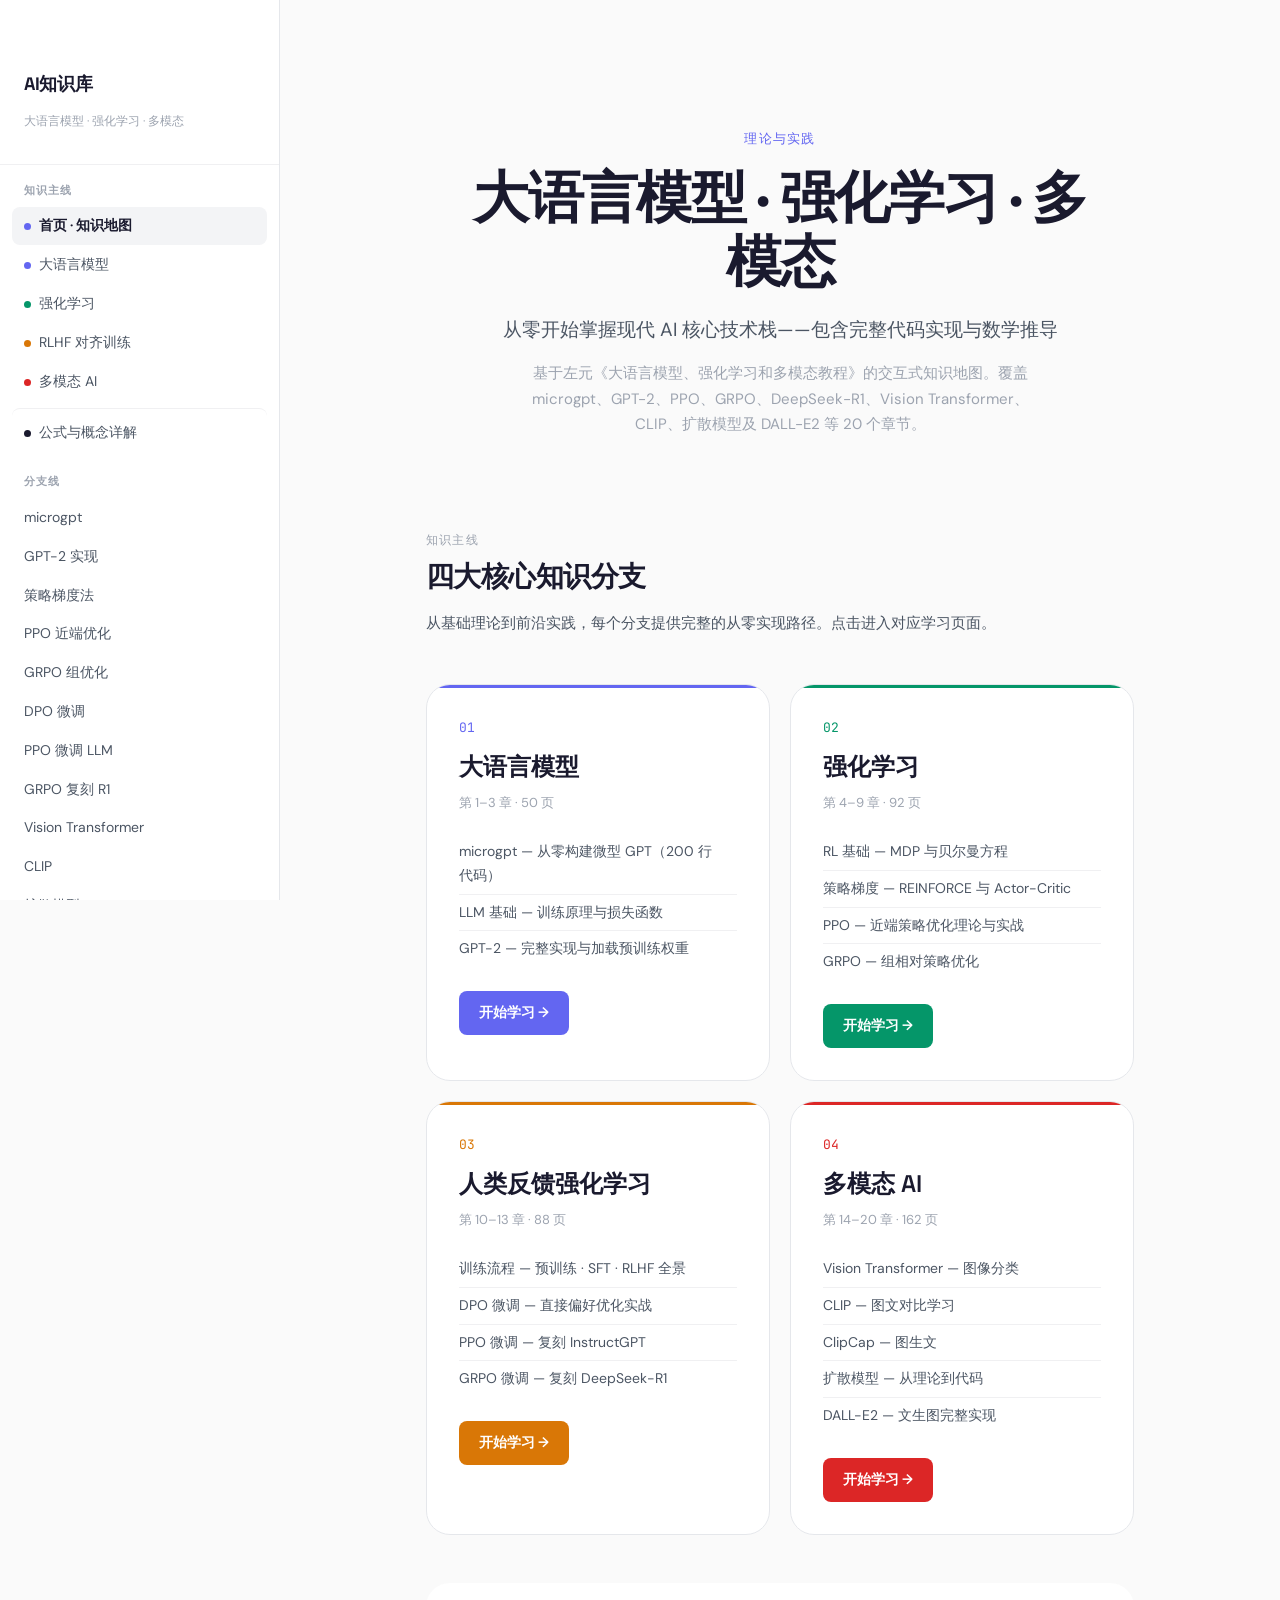
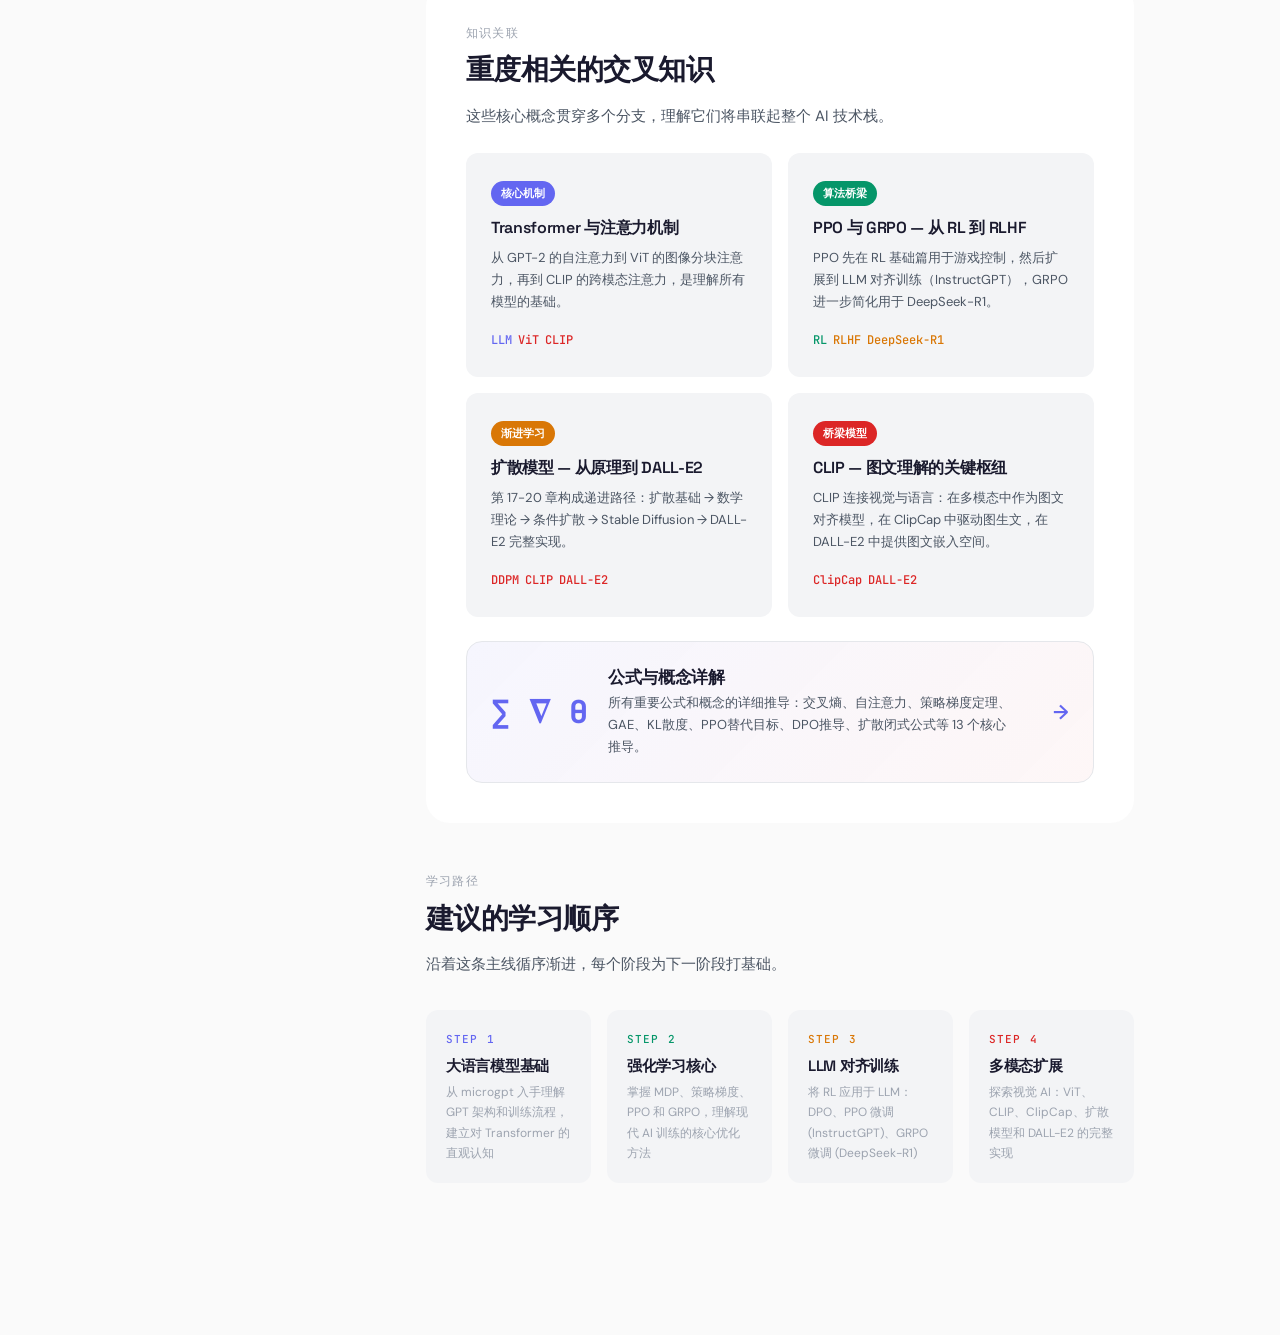
==== index.html @ dfbf747d "AI知识学习网站 - 大语言模型·强化学习·多模态教程 基于左元《大语言模型、强化学习和多模态教程》(407页, 21章) 构建  内容: - 大语言模型: microgpt → LLM原理 → GP" ====
<!DOCTYPE html>
<html lang="zh-CN">
<head>
<meta charset="UTF-8">
<meta name="viewport" content="width=device-width, initial-scale=1.0">
<title>AI知识库 — 大语言模型 · 强化学习 · 多模态</title>
<link rel="stylesheet" href="style.css">
</head>
<body>
<button class="nav-toggle" onclick="document.querySelector('.sidebar').classList.toggle('open')">☰</button>

<div class="shell">

<!-- Sidebar -->
<aside class="sidebar">
  <div class="sidebar-brand">
    <h2>AI知识库</h2>
    <p>大语言模型 · 强化学习 · 多模态</p>
  </div>
  <nav class="sidebar-nav">
    <div class="sidebar-group">
      <div class="sidebar-group-title">知识主线</div>
      <a class="sidebar-link active" href="index.html"><span class="dot" style="background:var(--c-llm)"></span>首页 · 知识地图</a>
      <a class="sidebar-link" href="llm.html"><span class="dot" style="background:var(--c-llm)"></span>大语言模型</a>
      <a class="sidebar-link" href="rl.html"><span class="dot" style="background:var(--c-rl)"></span>强化学习</a>
      <a class="sidebar-link" href="rlhf.html"><span class="dot" style="background:var(--c-rlhf)"></span>RLHF 对齐训练</a>
      <a class="sidebar-link" href="multimodal.html"><span class="dot" style="background:var(--c-mm)"></span>多模态 AI</a>
      <a class="sidebar-link" href="derivations.html" style="margin-top:8px;border-top:1px solid var(--border-soft);padding-top:12px"><span class="dot" style="background:var(--ink)"></span>公式与概念详解</a>
    </div>
    <div class="sidebar-group">
      <div class="sidebar-group-title">分支线</div>
      <a class="sidebar-link" href="llm.html#microgpt">microgpt</a>
      <a class="sidebar-link" href="llm.html#gpt2">GPT-2 实现</a>
      <a class="sidebar-link" href="rl.html#policy-gradient">策略梯度法</a>
      <a class="sidebar-link" href="rl.html#ppo">PPO 近端优化</a>
      <a class="sidebar-link" href="rl.html#grpo">GRPO 组优化</a>
      <a class="sidebar-link" href="rlhf.html#dpo">DPO 微调</a>
      <a class="sidebar-link" href="rlhf.html#ppo-llm">PPO 微调 LLM</a>
      <a class="sidebar-link" href="rlhf.html#grpo-llm">GRPO 复刻 R1</a>
      <a class="sidebar-link" href="multimodal.html#vit">Vision Transformer</a>
      <a class="sidebar-link" href="multimodal.html#clip">CLIP</a>
      <a class="sidebar-link" href="multimodal.html#diffusion">扩散模型</a>
      <a class="sidebar-link" href="multimodal.html#dalle2">DALL-E2</a>
    </div>
  </nav>
  <div class="sidebar-footer">
    基于左元《大语言模型、强化学习和多模态教程》<br>407 页 · 21 章
  </div>
</aside>

<!-- Main Content -->
<main class="main">

  <!-- Hero -->
  <section class="hero-section">
    <div class="hero-kicker">理论与实践</div>
    <h1 class="hero-title">大语言模型 · 强化学习 · 多模态</h1>
    <p class="hero-subtitle">从零开始掌握现代 AI 核心技术栈——包含完整代码实现与数学推导</p>
    <p class="hero-desc">基于左元《大语言模型、强化学习和多模态教程》的交互式知识地图。覆盖 microgpt、GPT-2、PPO、GRPO、DeepSeek-R1、Vision Transformer、CLIP、扩散模型及 DALL-E2 等 20 个章节。</p>
  </section>

  <!-- Four Branches -->
  <section>
    <div class="map-section-title" style="margin-bottom:8px">知识主线</div>
    <h2 style="margin-top:0">四大核心知识分支</h2>
    <p style="color:var(--ink-2);font-size:15px">从基础理论到前沿实践，每个分支提供完整的从零实现路径。点击进入对应学习页面。</p>

    <div class="branch-grid">

      <a class="branch-card" data-color="llm" href="llm.html">
        <div class="branch-card-num">01</div>
        <div class="branch-card-title">大语言模型</div>
        <div class="branch-card-range">第 1–3 章 · 50 页</div>
        <ul class="branch-card-topics">
          <li>microgpt — 从零构建微型 GPT（200 行代码）</li>
          <li>LLM 基础 — 训练原理与损失函数</li>
          <li>GPT-2 — 完整实现与加载预训练权重</li>
        </ul>
        <span class="branch-card-cta">开始学习 →</span>
      </a>

      <a class="branch-card" data-color="rl" href="rl.html">
        <div class="branch-card-num">02</div>
        <div class="branch-card-title">强化学习</div>
        <div class="branch-card-range">第 4–9 章 · 92 页</div>
        <ul class="branch-card-topics">
          <li>RL 基础 — MDP 与贝尔曼方程</li>
          <li>策略梯度 — REINFORCE 与 Actor-Critic</li>
          <li>PPO — 近端策略优化理论与实战</li>
          <li>GRPO — 组相对策略优化</li>
        </ul>
        <span class="branch-card-cta">开始学习 →</span>
      </a>

      <a class="branch-card" data-color="rlhf" href="rlhf.html">
        <div class="branch-card-num">03</div>
        <div class="branch-card-title">人类反馈强化学习</div>
        <div class="branch-card-range">第 10–13 章 · 88 页</div>
        <ul class="branch-card-topics">
          <li>训练流程 — 预训练 · SFT · RLHF 全景</li>
          <li>DPO 微调 — 直接偏好优化实战</li>
          <li>PPO 微调 — 复刻 InstructGPT</li>
          <li>GRPO 微调 — 复刻 DeepSeek-R1</li>
        </ul>
        <span class="branch-card-cta">开始学习 →</span>
      </a>

      <a class="branch-card" data-color="mm" href="multimodal.html">
        <div class="branch-card-num">04</div>
        <div class="branch-card-title">多模态 AI</div>
        <div class="branch-card-range">第 14–20 章 · 162 页</div>
        <ul class="branch-card-topics">
          <li>Vision Transformer — 图像分类</li>
          <li>CLIP — 图文对比学习</li>
          <li>ClipCap — 图生文</li>
          <li>扩散模型 — 从理论到代码</li>
          <li>DALL-E2 — 文生图完整实现</li>
        </ul>
        <span class="branch-card-cta">开始学习 →</span>
      </a>

    </div>
  </section>

  <!-- Knowledge Connections -->
  <section class="map-section">
    <div class="map-section-title">知识关联</div>
    <h2 style="margin-top:0">重度相关的交叉知识</h2>
    <p style="color:var(--ink-2);font-size:15px">这些核心概念贯穿多个分支，理解它们将串联起整个 AI 技术栈。</p>

    <div class="conn-grid">
      <div class="conn-card">
        <span class="conn-card-tag" style="background:var(--c-llm)">核心机制</span>
        <h4>Transformer 与注意力机制</h4>
        <p>从 GPT-2 的自注意力到 ViT 的图像分块注意力，再到 CLIP 的跨模态注意力，是理解所有模型的基础。</p>
        <div class="conn-card-branches">
          <a href="llm.html#gpt2"><span style="color:var(--c-llm)">LLM</span></a>
          <a href="multimodal.html#vit"><span style="color:var(--c-mm)">ViT</span></a>
          <a href="multimodal.html#clip"><span style="color:var(--c-mm)">CLIP</span></a>
        </div>
      </div>

      <div class="conn-card">
        <span class="conn-card-tag" style="background:var(--c-rl)">算法桥梁</span>
        <h4>PPO 与 GRPO — 从 RL 到 RLHF</h4>
        <p>PPO 先在 RL 基础篇用于游戏控制，然后扩展到 LLM 对齐训练（InstructGPT），GRPO 进一步简化用于 DeepSeek-R1。</p>
        <div class="conn-card-branches">
          <a href="rl.html#ppo"><span style="color:var(--c-rl)">RL</span></a>
          <a href="rlhf.html#ppo-llm"><span style="color:var(--c-rlhf)">RLHF</span></a>
          <a href="rlhf.html#grpo-llm"><span style="color:var(--c-rlhf)">DeepSeek-R1</span></a>
        </div>
      </div>

      <div class="conn-card">
        <span class="conn-card-tag" style="background:var(--c-rlhf)">渐进学习</span>
        <h4>扩散模型 — 从原理到 DALL-E2</h4>
        <p>第 17-20 章构成递进路径：扩散基础 → 数学理论 → 条件扩散 → Stable Diffusion → DALL-E2 完整实现。</p>
        <div class="conn-card-branches">
          <a href="multimodal.html#diffusion"><span style="color:var(--c-mm)">DDPM</span></a>
          <a href="multimodal.html#clip"><span style="color:var(--c-mm)">CLIP</span></a>
          <a href="multimodal.html#dalle2"><span style="color:var(--c-mm)">DALL-E2</span></a>
        </div>
      </div>

      <div class="conn-card">
        <span class="conn-card-tag" style="background:var(--c-mm)">桥梁模型</span>
        <h4>CLIP — 图文理解的关键枢纽</h4>
        <p>CLIP 连接视觉与语言：在多模态中作为图文对齐模型，在 ClipCap 中驱动图生文，在 DALL-E2 中提供图文嵌入空间。</p>
        <div class="conn-card-branches">
          <a href="multimodal.html#clipcap"><span style="color:var(--c-mm)">ClipCap</span></a>
          <a href="multimodal.html#dalle2"><span style="color:var(--c-mm)">DALL-E2</span></a>
        </div>
      </div>
    </div>

    <!-- Formula entry -->
    <a href="derivations.html" style="display:block;margin-top:24px;padding:24px;background:linear-gradient(135deg, rgba(99,102,241,0.06), rgba(220,38,38,0.04));border-radius:var(--r-lg);border:1px solid var(--border);text-decoration:none;color:inherit;transition:transform 0.15s,box-shadow 0.15s">
      <div style="display:flex;align-items:center;gap:20px">
        <div style="font-family:var(--font-mono);font-size:32px;color:var(--c-llm);font-weight:700">∑ ∇ θ</div>
        <div style="flex:1">
          <h4 style="margin:0 0 4px;font-size:17px">公式与概念详解</h4>
          <p style="margin:0;font-size:13px;color:var(--ink-2)">所有重要公式和概念的详细推导：交叉熵、自注意力、策略梯度定理、GAE、KL散度、PPO替代目标、DPO推导、扩散闭式公式等 13 个核心推导。</p>
        </div>
        <div style="font-size:20px;color:var(--c-llm);font-weight:600">→</div>
      </div>
    </a>
  </section>

  <!-- Learning Path -->
  <section>
    <div class="map-section-title">学习路径</div>
    <h2 style="margin-top:0">建议的学习顺序</h2>
    <p style="color:var(--ink-2);font-size:15px">沿着这条主线循序渐进，每个阶段为下一阶段打基础。</p>

    <div class="path-grid">
      <a class="path-step" href="llm.html" style="text-decoration:none;color:inherit">
        <div class="path-step-num" style="color:var(--c-llm)">STEP 1</div>
        <h4>大语言模型基础</h4>
        <p>从 microgpt 入手理解 GPT 架构和训练流程，建立对 Transformer 的直观认知</p>
      </a>
      <a class="path-step" href="rl.html" style="text-decoration:none;color:inherit">
        <div class="path-step-num" style="color:var(--c-rl)">STEP 2</div>
        <h4>强化学习核心</h4>
        <p>掌握 MDP、策略梯度、PPO 和 GRPO，理解现代 AI 训练的核心优化方法</p>
      </a>
      <a class="path-step" href="rlhf.html" style="text-decoration:none;color:inherit">
        <div class="path-step-num" style="color:var(--c-rlhf)">STEP 3</div>
        <h4>LLM 对齐训练</h4>
        <p>将 RL 应用于 LLM：DPO、PPO 微调 (InstructGPT)、GRPO 微调 (DeepSeek-R1)</p>
      </a>
      <a class="path-step" href="multimodal.html" style="text-decoration:none;color:inherit">
        <div class="path-step-num" style="color:var(--c-mm)">STEP 4</div>
        <h4>多模态扩展</h4>
        <p>探索视觉 AI：ViT、CLIP、ClipCap、扩散模型和 DALL-E2 的完整实现</p>
      </a>
    </div>
  </section>

</main>
</div>
</body>
</html>
---- style.css ----
/* ========================================
   AI Learning Site — Shared Stylesheet
   Design System: Modern documentation/learning
   ======================================== */

@import url('https://fonts.googleapis.com/css2?family=Space+Grotesk:wght@400;500;600;700&family=DM+Sans:opsz,wght@9..40,400;9..40,500;9..40,700&family=JetBrains+Mono:wght@400;500&display=swap');

/* --- Design Tokens --- */
:root {
  /* Branch colors */
  --c-llm: #6366f1;      /* indigo */
  --c-rl: #059669;       /* emerald */
  --c-rlhf: #d97706;     /* amber */
  --c-mm: #dc2626;       /* red */

  /* Neutrals */
  --ink: #1a1a2e;
  --ink-2: #4b5563;
  --ink-3: #9ca3af;
  --bg: #fafafa;
  --bg-card: #ffffff;
  --bg-soft: #f3f4f6;
  --bg-code: #1e1e2e;
  --border: #e5e7eb;
  --border-soft: #f0f0f2;

  /* Type */
  --font-display: 'Space Grotesk', system-ui, sans-serif;
  --font-body: 'DM Sans', system-ui, sans-serif;
  --font-mono: 'JetBrains Mono', 'Cascadia Code', monospace;

  /* Spacing */
  --r-sm: 8px;
  --r-md: 12px;
  --r-lg: 16px;
  --r-xl: 24px;

  /* Shadows */
  --shadow-sm: 0 1px 2px rgba(17,24,39,0.04);
  --shadow-md: 0 2px 8px rgba(17,24,39,0.06);
  --shadow-lg: 0 8px 24px rgba(17,24,39,0.08);
}

/* --- Reset --- */
*, *::before, *::after { margin: 0; padding: 0; box-sizing: border-box; }
html { scroll-behavior: smooth; }
body {
  font-family: var(--font-body);
  color: var(--ink);
  background: var(--bg);
  line-height: 1.7;
  -webkit-font-smoothing: antialiased;
  text-wrap: pretty;
}
a { color: inherit; text-decoration: none; }
ul { list-style: none; }

/* --- Layout Shell --- */
.shell { display: flex; min-height: 100vh; }

/* --- Sidebar --- */
.sidebar {
  width: 280px;
  flex-shrink: 0;
  background: var(--bg-card);
  border-right: 1px solid var(--border);
  position: sticky;
  top: 0;
  height: 100vh;
  overflow-y: auto;
  display: flex;
  flex-direction: column;
}
.sidebar-brand {
  padding: 24px 24px 16px;
  border-bottom: 1px solid var(--border-soft);
}
.sidebar-brand h2 {
  font-family: var(--font-display);
  font-size: 18px;
  font-weight: 700;
  letter-spacing: -0.02em;
}
.sidebar-brand p {
  font-size: 12px;
  color: var(--ink-3);
  margin-top: 2px;
}
.sidebar-nav {
  padding: 16px 12px;
  flex: 1;
}
.sidebar-group { margin-bottom: 20px; }
.sidebar-group-title {
  font-size: 11px;
  font-weight: 600;
  text-transform: uppercase;
  letter-spacing: 0.08em;
  color: var(--ink-3);
  padding: 0 12px 8px;
}
.sidebar-link {
  display: block;
  padding: 7px 12px;
  border-radius: var(--r-sm);
  font-size: 14px;
  color: var(--ink-2);
  transition: background 0.15s, color 0.15s;
  margin-bottom: 1px;
}
.sidebar-link:hover { background: var(--bg-soft); color: var(--ink); }
.sidebar-link.active {
  background: var(--bg-soft);
  color: var(--ink);
  font-weight: 600;
}
.sidebar-link .dot {
  display: inline-block;
  width: 7px;
  height: 7px;
  border-radius: 50%;
  margin-right: 8px;
  vertical-align: middle;
}
.sidebar-footer {
  padding: 16px 24px;
  border-top: 1px solid var(--border-soft);
  font-size: 12px;
  color: var(--ink-3);
}

/* --- Main Content --- */
.main {
  flex: 1;
  max-width: 820px;
  margin: 0 auto;
  padding: 48px 56px 120px;
}

/* --- Typography --- */
h1, h2, h3, h4 { font-family: var(--font-display); letter-spacing: -0.02em; line-height: 1.3; }
h1 { font-size: clamp(32px, 4vw, 44px); font-weight: 700; margin-bottom: 12px; }
h2 { font-size: 28px; font-weight: 600; margin: 48px 0 16px; }
h3 { font-size: 20px; font-weight: 600; margin: 32px 0 12px; }
h4 { font-size: 16px; font-weight: 600; margin: 24px 0 8px; }
p { margin-bottom: 16px; color: var(--ink-2); }
strong { color: var(--ink); font-weight: 600; }
em { font-style: italic; color: var(--ink); }

/* --- Lead paragraph --- */
.lead {
  font-size: 18px;
  color: var(--ink-2);
  margin-bottom: 32px;
  line-height: 1.6;
}

/* --- Section --- */
.section { margin-bottom: 48px; scroll-margin-top: 24px; }

/* --- Tag / Badge --- */
.tag {
  display: inline-flex;
  align-items: center;
  gap: 6px;
  padding: 3px 10px;
  border-radius: 100px;
  font-size: 12px;
  font-weight: 600;
  font-family: var(--font-mono);
  letter-spacing: 0.02em;
}
.tag-llm { background: rgba(99,102,241,0.1); color: var(--c-llm); }
.tag-rl { background: rgba(5,150,105,0.1); color: var(--c-rl); }
.tag-rlhf { background: rgba(217,119,6,0.1); color: var(--c-rlhf); }
.tag-mm { background: rgba(220,38,38,0.1); color: var(--c-mm); }
.tag-neutral { background: var(--bg-soft); color: var(--ink-2); }

/* --- Topic Card (clickable) --- */
.topic-card {
  display: block;
  background: var(--bg-card);
  border: 1px solid var(--border);
  border-radius: var(--r-lg);
  padding: 24px;
  margin-bottom: 16px;
  transition: transform 0.15s, box-shadow 0.15s, border-color 0.15s;
  cursor: pointer;
}
.topic-card:hover {
  transform: translateY(-2px);
  box-shadow: var(--shadow-lg);
  border-color: var(--ink-3);
}
.topic-card-header {
  display: flex;
  align-items: center;
  gap: 12px;
  margin-bottom: 8px;
}
.topic-card-num {
  font-family: var(--font-mono);
  font-size: 13px;
  color: var(--ink-3);
}
.topic-card-title {
  font-family: var(--font-display);
  font-size: 18px;
  font-weight: 600;
}
.topic-card-desc {
  font-size: 14px;
  color: var(--ink-2);
  margin-bottom: 12px;
}
.topic-card-meta {
  display: flex;
  gap: 8px;
  flex-wrap: wrap;
}

/* --- Callout --- */
.callout {
  border-left: 3px solid;
  border-radius: 0 var(--r-sm) var(--r-sm) 0;
  padding: 16px 20px;
  margin: 24px 0;
  font-size: 14px;
}
.callout-title {
  font-weight: 600;
  font-size: 13px;
  text-transform: uppercase;
  letter-spacing: 0.04em;
  margin-bottom: 4px;
}
.callout p { margin-bottom: 0; }
.callout-info { background: rgba(99,102,241,0.06); border-color: var(--c-llm); }
.callout-info .callout-title { color: var(--c-llm); }
.callout-warn { background: rgba(217,119,6,0.06); border-color: var(--c-rlhf); }
.callout-warn .callout-title { color: var(--c-rlhf); }
.callout-danger { background: rgba(220,38,38,0.06); border-color: var(--c-mm); }
.callout-danger .callout-title { color: var(--c-mm); }
.callout-tip { background: rgba(5,150,105,0.06); border-color: var(--c-rl); }
.callout-tip .callout-title { color: var(--c-rl); }

/* --- ML Analogy Box --- */
.analogy-box {
  background: linear-gradient(135deg, rgba(99,102,241,0.04), rgba(5,150,105,0.04));
  border: 1px solid var(--border);
  border-left: 3px solid var(--c-llm);
  border-radius: 0 var(--r-md) var(--r-md) 0;
  padding: 20px 24px;
  margin: 24px 0;
}
.analogy-box-header {
  display: flex;
  align-items: center;
  gap: 8px;
  margin-bottom: 16px;
  padding-bottom: 12px;
  border-bottom: 1px dashed var(--border);
}
.analogy-box-title {
  font-family: var(--font-mono);
  font-size: 12px;
  font-weight: 500;
  text-transform: uppercase;
  letter-spacing: 0.08em;
  color: var(--c-llm);
}
.analogy-box-subtitle {
  font-size: 12px;
  color: var(--ink-3);
}
.analogy-row {
  display: grid;
  grid-template-columns: 1fr auto 1fr;
  gap: 16px;
  align-items: center;
  padding: 12px 0;
  border-top: 1px solid var(--border-soft);
}
.analogy-row:first-of-type { border-top: none; }
.analogy-side {
  padding: 10px 14px;
  border-radius: var(--r-sm);
  font-size: 13px;
}
.analogy-side-rl {
  background: rgba(99,102,241,0.06);
  border-left: 2px solid var(--c-llm);
}
.analogy-side-ml {
  background: rgba(5,150,105,0.06);
  border-left: 2px solid var(--c-rl);
}
.analogy-side strong {
  display: block;
  font-family: var(--font-display);
  font-size: 14px;
  margin-bottom: 3px;
}
.analogy-side-rl strong { color: var(--c-llm); }
.analogy-side-ml strong { color: var(--c-rl); }
.analogy-side span {
  font-size: 12px;
  color: var(--ink-2);
}
.analogy-arrow {
  font-family: var(--font-mono);
  font-size: 18px;
  color: var(--ink-3);
  text-align: center;
}
.analogy-note {
  margin-top: 12px;
  padding-top: 12px;
  border-top: 1px dashed var(--border);
  font-size: 13px;
  color: var(--ink-2);
  line-height: 1.6;
}
.analogy-note strong { color: var(--ink); }

/* --- Code Block --- */
.code-block {
  background: var(--bg-code);
  border-radius: var(--r-md);
  padding: 20px 24px;
  overflow-x: auto;
  margin: 20px 0;
}
.code-block pre {
  font-family: var(--font-mono);
  font-size: 13px;
  line-height: 1.6;
  color: #e2e8f0;
  white-space: pre;
}
.code-block .comment { color: #6b7280; }
.code-block .keyword { color: #c084fc; }
.code-block .string { color: #86efac; }
.code-block .fn { color: #93c5fd; }

/* --- Related Knowledge Box --- */
.related-box {
  background: var(--bg-card);
  border: 1px solid var(--border);
  border-radius: var(--r-lg);
  padding: 24px;
  margin: 32px 0;
}
.related-box-title {
  font-family: var(--font-mono);
  font-size: 12px;
  font-weight: 500;
  text-transform: uppercase;
  letter-spacing: 0.08em;
  color: var(--ink-3);
  margin-bottom: 16px;
}
.related-link {
  display: flex;
  align-items: flex-start;
  gap: 12px;
  padding: 12px 0;
  border-top: 1px solid var(--border-soft);
  transition: padding-left 0.15s;
}
.related-link:first-of-type { border-top: none; }
.related-link:hover { padding-left: 8px; }
.related-link-icon {
  width: 32px;
  height: 32px;
  border-radius: var(--r-sm);
  display: flex;
  align-items: center;
  justify-content: center;
  font-size: 14px;
  font-weight: 700;
  flex-shrink: 0;
  font-family: var(--font-mono);
}
.related-link-content h4 { margin: 0 0 2px; font-size: 15px; }
.related-link-content p { margin: 0; font-size: 13px; color: var(--ink-3); }

/* --- Math Block --- */
.math-block {
  background: var(--bg-soft);
  border-radius: var(--r-md);
  padding: 20px 24px;
  margin: 20px 0;
  text-align: center;
  font-family: 'Cambria Math', 'Latin Modern Math', serif;
  font-size: 16px;
  overflow-x: auto;
  position: relative;
  transition: background 0.15s, border-color 0.15s;
  border: 1px solid transparent;
}

/* Clickable formula — wraps math-block in <a> */
a.math-block {
  display: block;
  color: var(--ink);
  text-decoration: none;
  cursor: pointer;
  border: 1px dashed var(--border);
}
a.math-block::after {
  content: '推导 →';
  display: inline-block;
  position: absolute;
  top: 8px;
  right: 12px;
  font-family: var(--font-mono);
  font-size: 11px;
  color: var(--c-llm);
  font-weight: 500;
  letter-spacing: 0.04em;
  opacity: 0.7;
  transition: opacity 0.15s;
}
a.math-block:hover {
  background: rgba(99, 102, 241, 0.06);
  border-color: var(--c-llm);
  border-style: solid;
}
a.math-block:hover::after { opacity: 1; }

/* Inline clickable concept term */
.concept-link {
  color: var(--c-llm);
  text-decoration: none;
  border-bottom: 1px dashed rgba(99, 102, 241, 0.5);
  cursor: pointer;
  transition: background 0.15s, color 0.15s;
  padding: 1px 3px;
  border-radius: 3px;
  font-weight: 500;
}
.concept-link:hover {
  background: rgba(99, 102, 241, 0.1);
  border-bottom-style: solid;
  color: var(--ink);
}
.concept-link::before {
  content: '§ ';
  opacity: 0.6;
  font-weight: 400;
}

/* Branch-colored concept link variants */
.concept-link.c-rl { color: var(--c-rl); border-bottom-color: rgba(5,150,105,0.5); }
.concept-link.c-rl:hover { background: rgba(5,150,105,0.1); }
.concept-link.c-rlhf { color: var(--c-rlhf); border-bottom-color: rgba(217,119,6,0.5); }
.concept-link.c-rlhf:hover { background: rgba(217,119,6,0.1); }
.concept-link.c-mm { color: var(--c-mm); border-bottom-color: rgba(220,38,38,0.5); }
.concept-link.c-mm:hover { background: rgba(220,38,38,0.1); }

/* --- Top breadcrumb --- */
.breadcrumb {
  display: flex;
  align-items: center;
  gap: 8px;
  font-size: 13px;
  color: var(--ink-3);
  margin-bottom: 24px;
}
.breadcrumb a:hover { color: var(--ink); }
.breadcrumb-sep { color: var(--ink-3); }

/* --- Button --- */
.btn {
  display: inline-flex;
  align-items: center;
  gap: 8px;
  padding: 10px 20px;
  border-radius: var(--r-sm);
  font-size: 14px;
  font-weight: 600;
  font-family: var(--font-body);
  transition: transform 0.1s, box-shadow 0.15s;
  cursor: pointer;
  border: none;
}
.btn:active { transform: scale(0.97); }

/* --- Homepage Specific --- */
.hero-section {
  text-align: center;
  padding: 80px 0 60px;
}
.hero-kicker {
  font-family: var(--font-mono);
  font-size: 13px;
  font-weight: 500;
  letter-spacing: 0.1em;
  text-transform: uppercase;
  color: var(--c-llm);
  margin-bottom: 16px;
}
.hero-title {
  font-family: var(--font-display);
  font-size: clamp(36px, 5vw, 56px);
  font-weight: 700;
  letter-spacing: -0.03em;
  line-height: 1.15;
  margin-bottom: 20px;
}
.hero-subtitle {
  font-size: 19px;
  color: var(--ink-2);
  max-width: 600px;
  margin: 0 auto 16px;
  line-height: 1.6;
}
.hero-desc {
  font-size: 15px;
  color: var(--ink-3);
  max-width: 540px;
  margin: 0 auto 32px;
}

/* --- Branch Grid --- */
.branch-grid {
  display: grid;
  grid-template-columns: repeat(2, 1fr);
  gap: 20px;
  margin: 48px 0;
}
.branch-card {
  background: var(--bg-card);
  border: 1px solid var(--border);
  border-radius: var(--r-xl);
  padding: 32px;
  transition: transform 0.15s, box-shadow 0.15s;
  cursor: pointer;
  position: relative;
  overflow: hidden;
}
.branch-card::before {
  content: '';
  position: absolute;
  top: 0; left: 0; right: 0;
  height: 3px;
}
.branch-card:hover {
  transform: translateY(-3px);
  box-shadow: var(--shadow-lg);
}
.branch-card[data-color="llm"]::before { background: var(--c-llm); }
.branch-card[data-color="rl"]::before { background: var(--c-rl); }
.branch-card[data-color="rlhf"]::before { background: var(--c-rlhf); }
.branch-card[data-color="mm"]::before { background: var(--c-mm); }

.branch-card-num {
  font-family: var(--font-mono);
  font-size: 13px;
  margin-bottom: 8px;
}
.branch-card[data-color="llm"] .branch-card-num { color: var(--c-llm); }
.branch-card[data-color="rl"] .branch-card-num { color: var(--c-rl); }
.branch-card[data-color="rlhf"] .branch-card-num { color: var(--c-rlhf); }
.branch-card[data-color="mm"] .branch-card-num { color: var(--c-mm); }

.branch-card-title {
  font-family: var(--font-display);
  font-size: 24px;
  font-weight: 600;
  margin-bottom: 4px;
}
.branch-card-range {
  font-size: 13px;
  color: var(--ink-3);
  margin-bottom: 20px;
}
.branch-card-topics {
  margin-bottom: 24px;
}
.branch-card-topics li {
  font-size: 14px;
  color: var(--ink-2);
  padding: 6px 0;
  border-bottom: 1px solid var(--border-soft);
}
.branch-card-topics li:last-child { border-bottom: none; }

.branch-card-cta {
  display: inline-flex;
  align-items: center;
  gap: 6px;
  font-size: 14px;
  font-weight: 600;
  padding: 10px 20px;
  border-radius: var(--r-sm);
  color: #fff;
}
.branch-card[data-color="llm"] .branch-card-cta { background: var(--c-llm); }
.branch-card[data-color="rl"] .branch-card-cta { background: var(--c-rl); }
.branch-card[data-color="rlhf"] .branch-card-cta { background: var(--c-rlhf); }
.branch-card[data-color="mm"] .branch-card-cta { background: var(--c-mm); }

/* --- Knowledge Map --- */
.map-section {
  background: var(--bg-card);
  border-radius: var(--r-xl);
  padding: 40px;
  margin: 48px 0;
}
.map-section-title {
  font-family: var(--font-mono);
  font-size: 12px;
  font-weight: 500;
  text-transform: uppercase;
  letter-spacing: 0.1em;
  color: var(--ink-3);
  margin-bottom: 8px;
}
.map-section h2 { margin-top: 0; }
.conn-grid {
  display: grid;
  grid-template-columns: repeat(2, 1fr);
  gap: 16px;
  margin-top: 24px;
}
.conn-card {
  background: var(--bg-soft);
  border-radius: var(--r-md);
  padding: 24px;
  border: 1px solid transparent;
  transition: border-color 0.15s;
}
.conn-card:hover { border-color: var(--ink-3); }
.conn-card-tag {
  display: inline-block;
  padding: 3px 10px;
  border-radius: 100px;
  font-size: 11px;
  font-weight: 600;
  font-family: var(--font-mono);
  margin-bottom: 12px;
  color: #fff;
}
.conn-card h4 { margin: 0 0 8px; font-size: 16px; }
.conn-card p { font-size: 13px; margin: 0 0 12px; }
.conn-card-branches {
  display: flex;
  gap: 6px;
  flex-wrap: wrap;
}
.conn-card-branches span {
  font-size: 12px;
  font-weight: 500;
  font-family: var(--font-mono);
}

/* --- Learning Path --- */
.path-grid {
  display: grid;
  grid-template-columns: repeat(4, 1fr);
  gap: 16px;
  margin: 32px 0;
}
.path-step {
  background: var(--bg-soft);
  border-radius: var(--r-md);
  padding: 20px;
  position: relative;
}
.path-step-num {
  font-family: var(--font-mono);
  font-size: 11px;
  font-weight: 500;
  letter-spacing: 0.1em;
  margin-bottom: 8px;
}
.path-step h4 { margin: 0 0 6px; font-size: 15px; }
.path-step p { font-size: 12px; margin: 0; color: var(--ink-3); }

/* --- Mobile Nav Toggle --- */
.nav-toggle {
  display: none;
  position: fixed;
  top: 16px;
  left: 16px;
  z-index: 100;
  width: 40px;
  height: 40px;
  border-radius: var(--r-sm);
  background: var(--bg-card);
  border: 1px solid var(--border);
  cursor: pointer;
  align-items: center;
  justify-content: center;
  font-size: 20px;
}

/* --- Responsive --- */
@media (max-width: 900px) {
  .sidebar {
    position: fixed;
    left: -280px;
    z-index: 99;
    transition: left 0.25s;
  }
  .sidebar.open { left: 0; }
  .nav-toggle { display: flex; }
  .main { padding: 64px 24px 80px; }
  .branch-grid { grid-template-columns: 1fr; }
  .conn-grid { grid-template-columns: 1fr; }
  .path-grid { grid-template-columns: 1fr 1fr; }
}
@media (max-width: 600px) {
  .path-grid { grid-template-columns: 1fr; }
  .main { padding: 64px 20px 60px; }
}
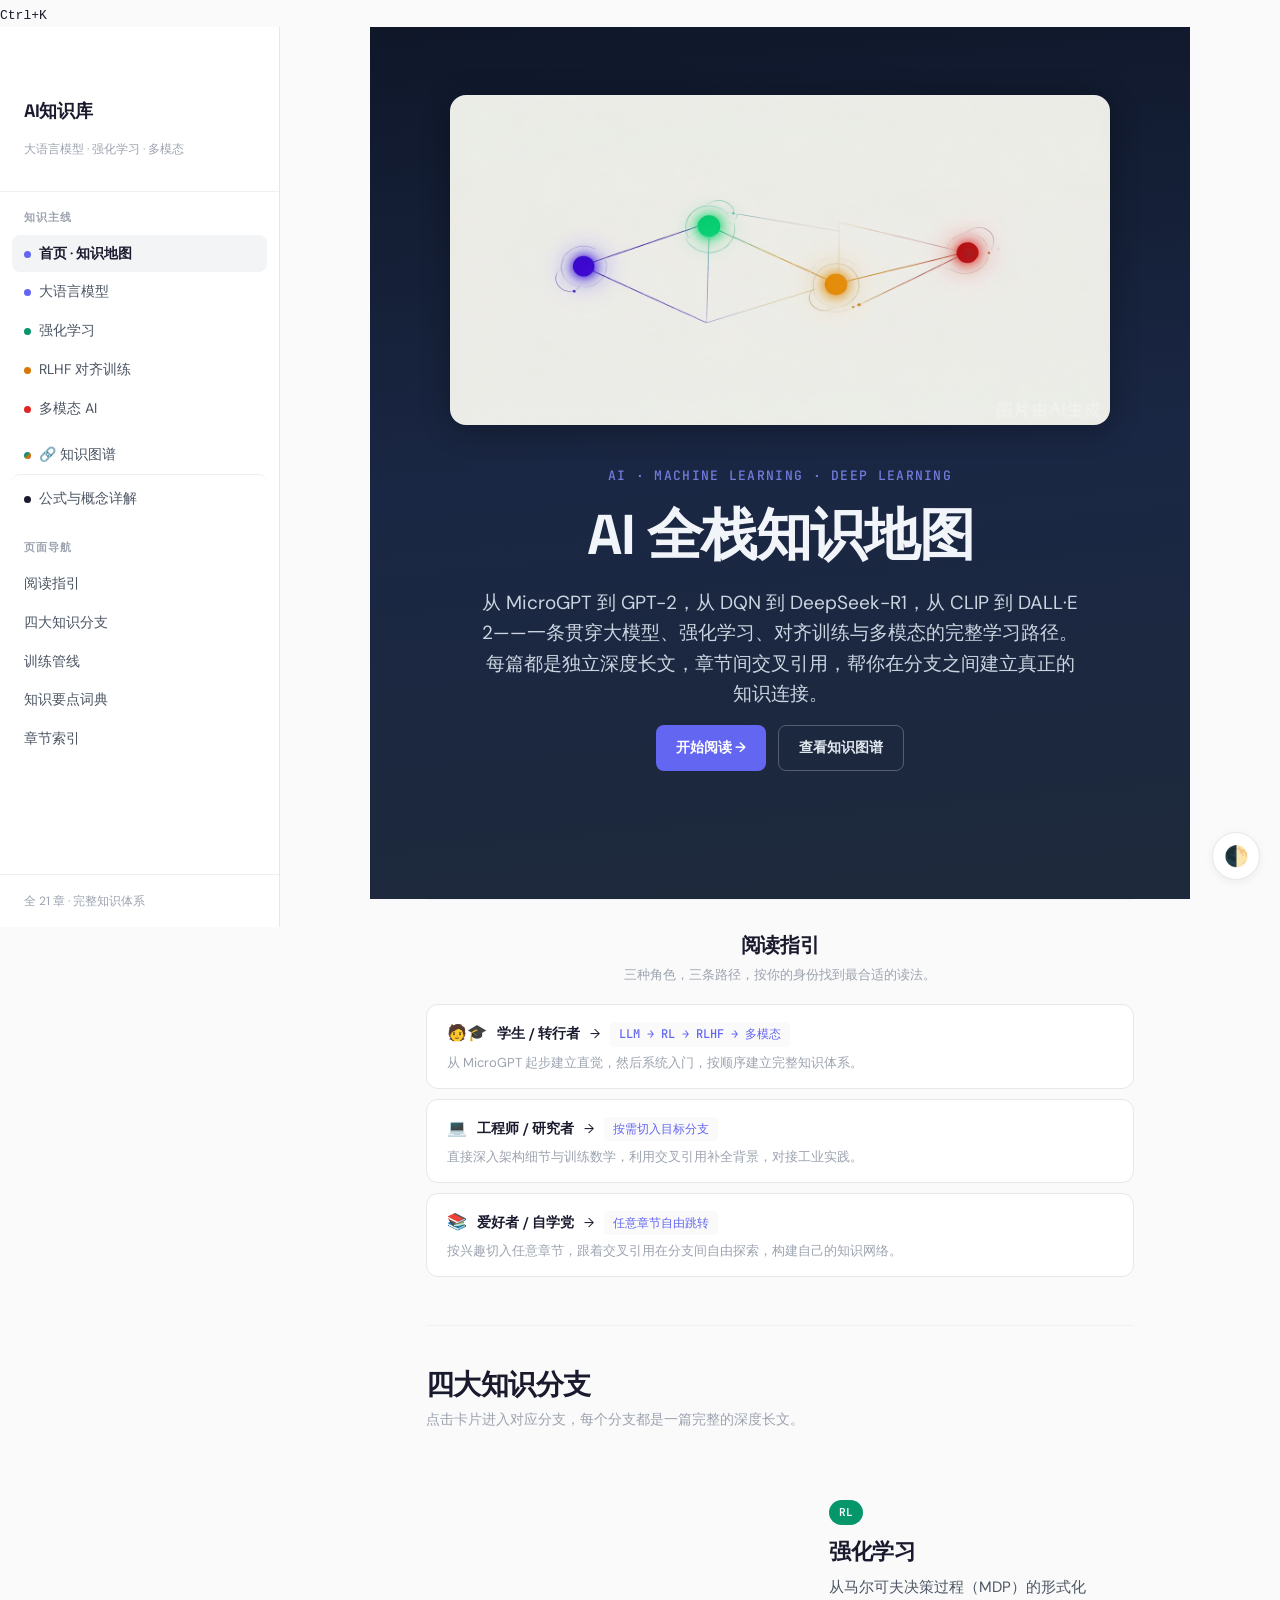
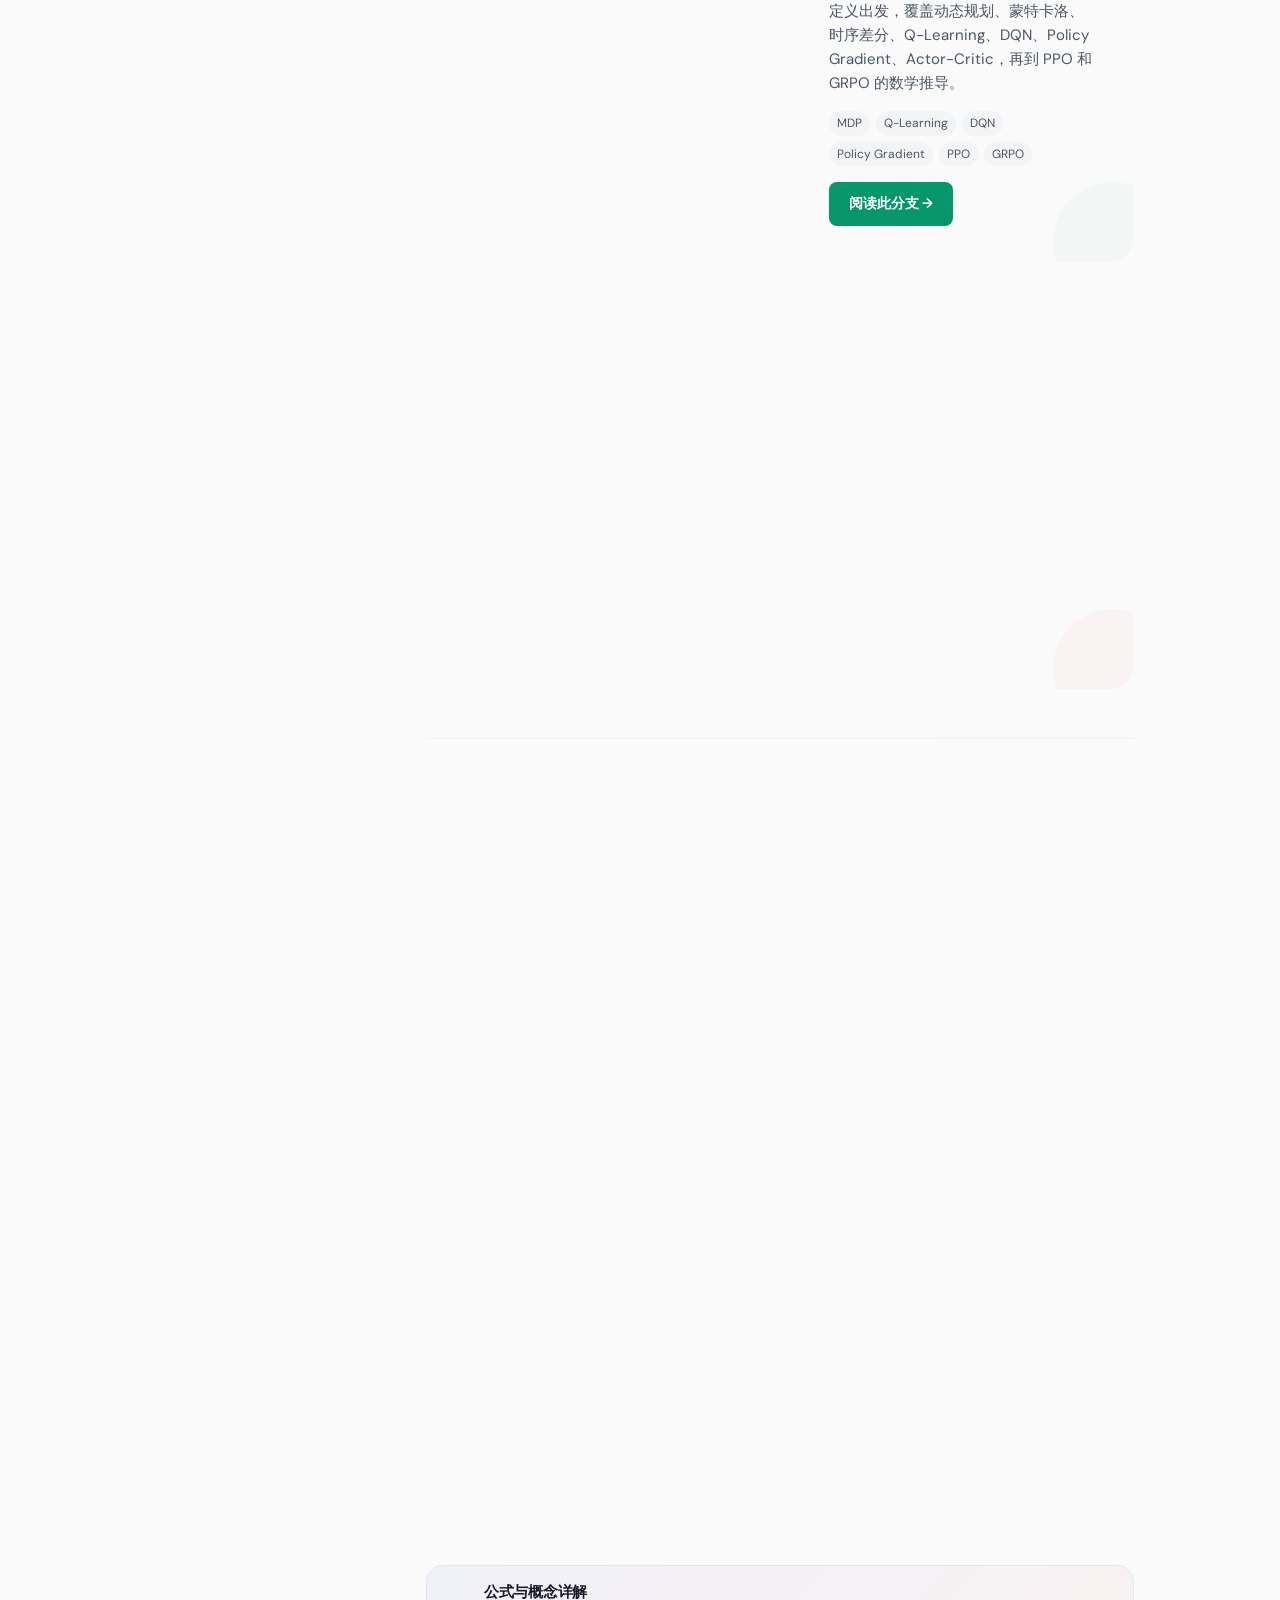
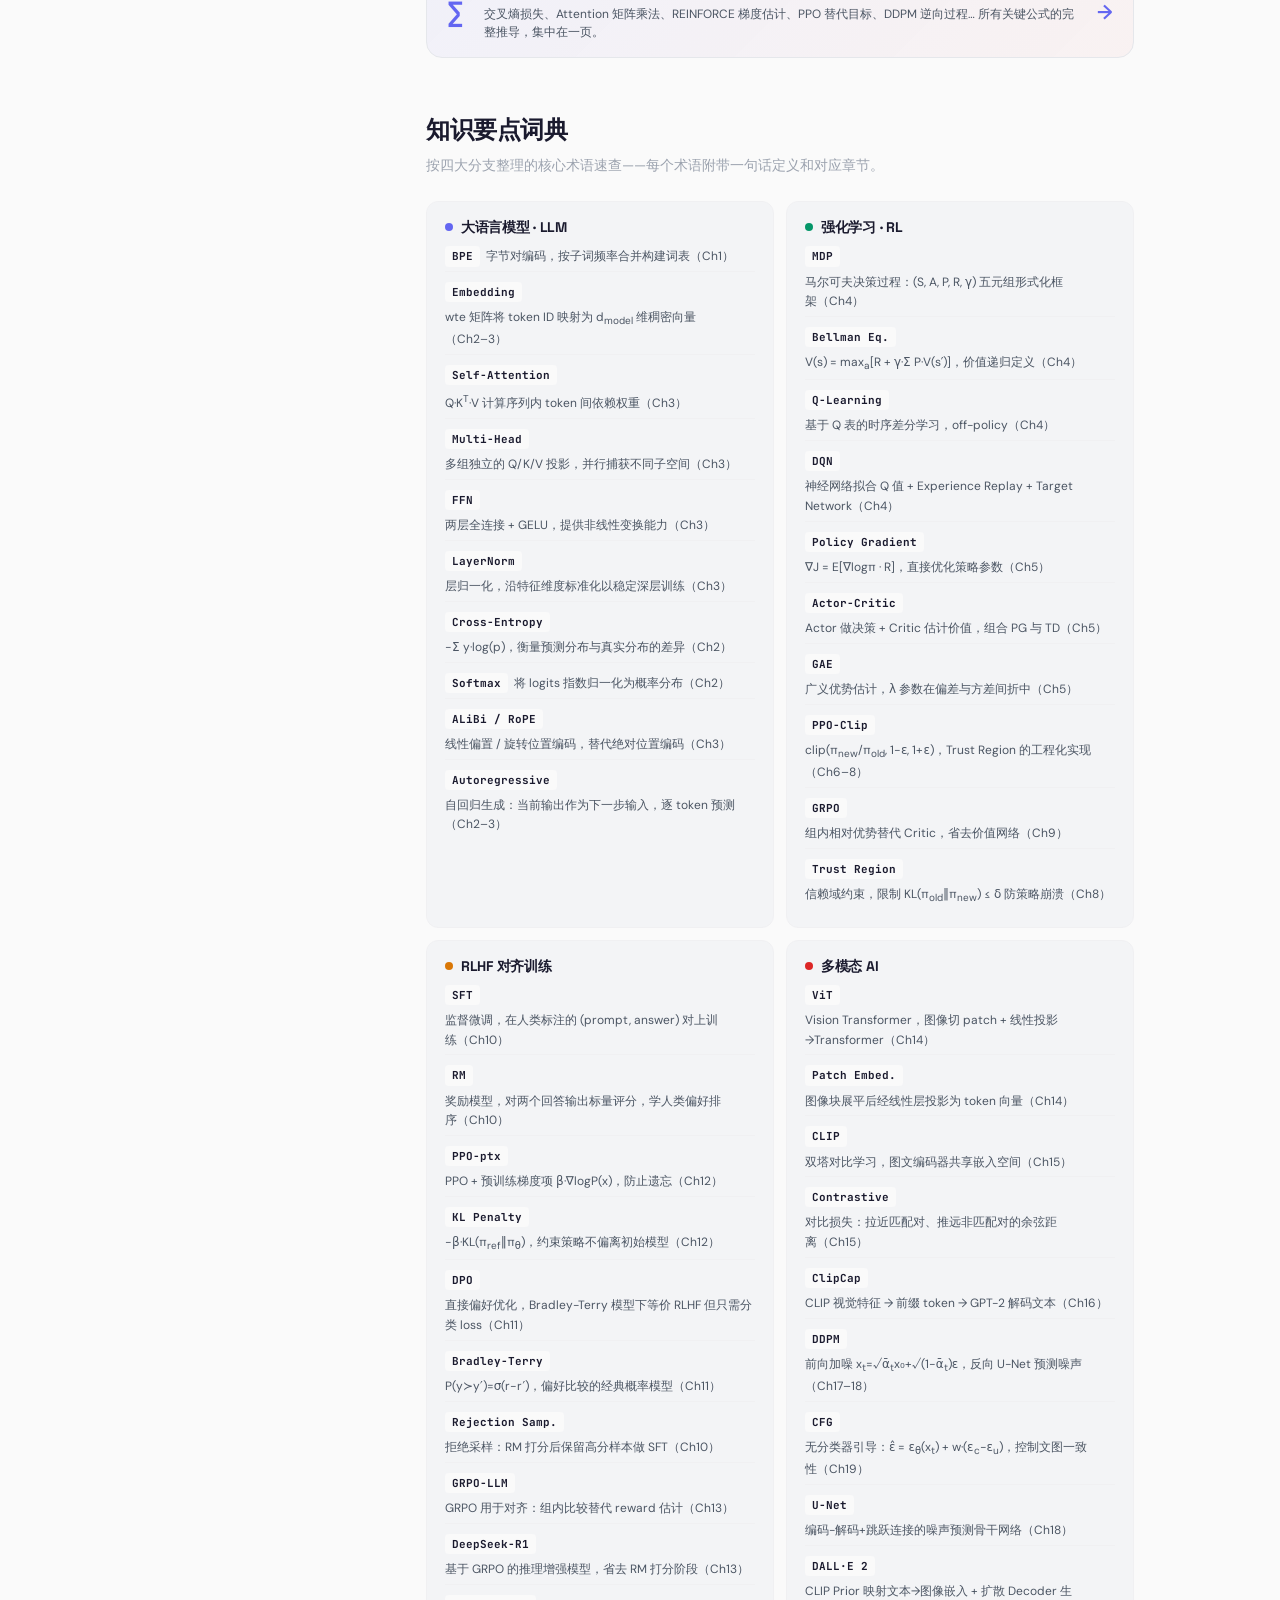
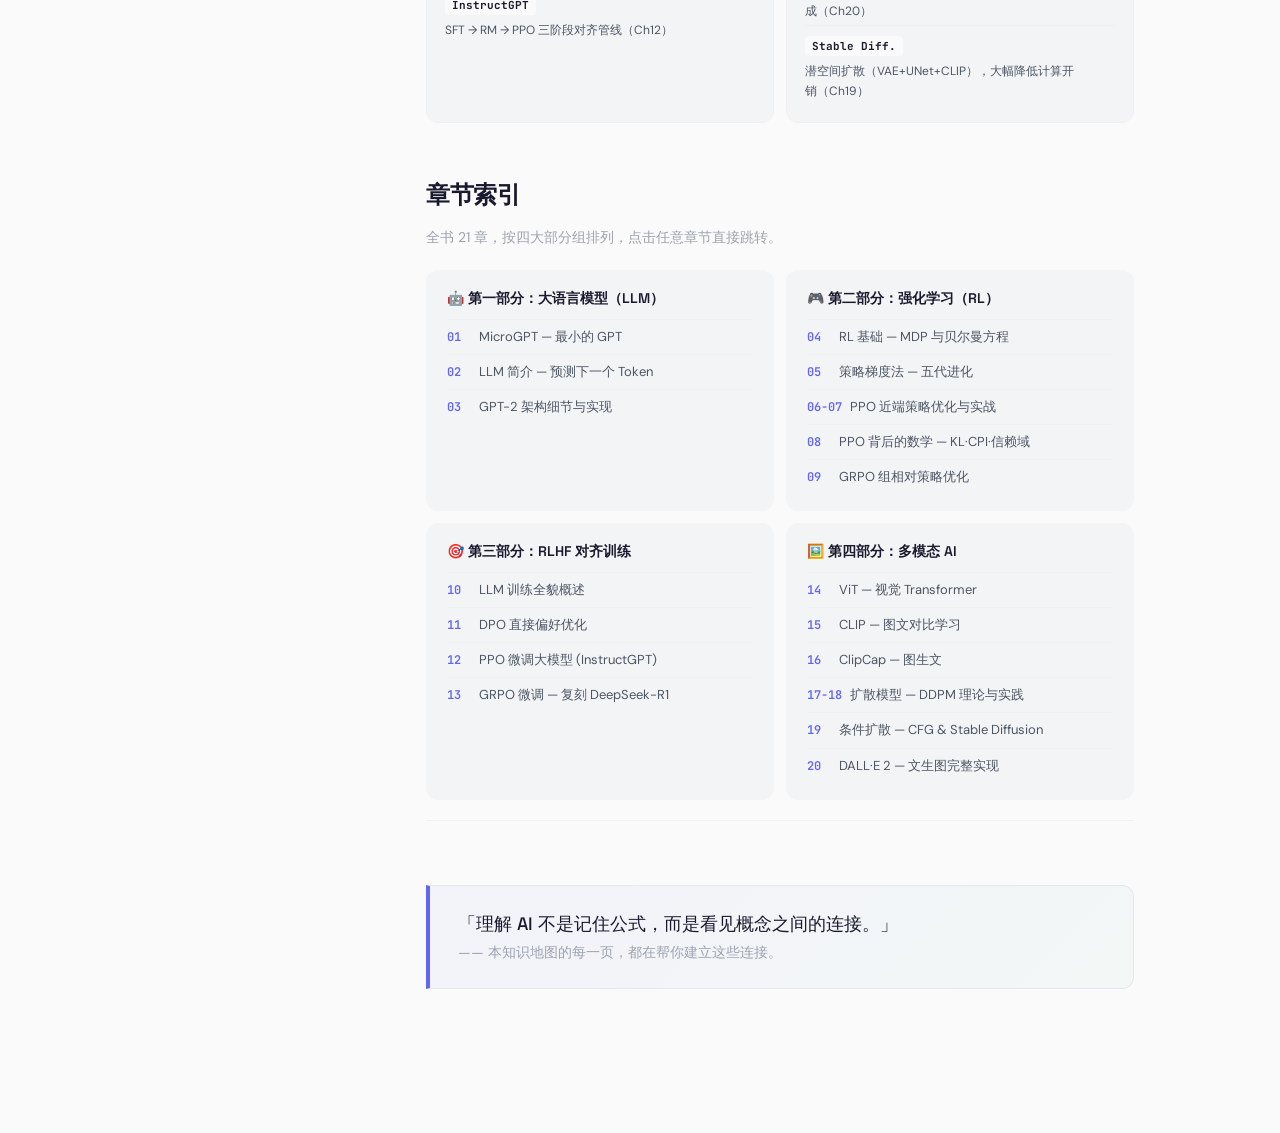
==== commit 67920ee3: "@ 全面重构 AI 学习站点 - 首页：五区布局 (Hero/Orient/Core/Reference/Close) - 合并"适合谁读"与"怎么读"为统一"阅读指引" - 所有子页面样式统一提取到" ====
--- a/index.html
+++ b/index.html
@@ -3,20 +3,34 @@
 <head>
 <meta charset="UTF-8">
 <meta name="viewport" content="width=device-width, initial-scale=1.0">
-<title>AI知识库 — 大语言模型 · 强化学习 · 多模态</title>
+<title>AI 全栈知识地图</title>
 <link rel="stylesheet" href="style.css">
 </head>
 <body>
+
+<!-- Search Overlay -->
+<div class="search-overlay" id="searchOverlay">
+  <div class="search-box">
+    <input type="text" class="search-input" id="searchInput" placeholder="搜索概念、公式、章节… (Ctrl+K)" autocomplete="off">
+    <div class="search-results" id="searchResults"></div>
+    <div class="search-hint">ESC 关闭 · ↑↓ 选择 · Enter 跳转</div>
+  </div>
+</div>
+
+<!-- Theme Toggle -->
+<button class="theme-toggle" id="themeToggle" title="切换深色/浅色模式">🌓</button>
+
 <button class="nav-toggle" onclick="document.querySelector('.sidebar').classList.toggle('open')">☰</button>
 
+<!-- Search Shortcut -->
+<div class="search-shortcut">
+  <kbd>Ctrl+K</kbd>
+</div>
+
 <div class="shell">
 
-<!-- Sidebar -->
 <aside class="sidebar">
-  <div class="sidebar-brand">
-    <h2>AI知识库</h2>
-    <p>大语言模型 · 强化学习 · 多模态</p>
-  </div>
+  <div class="sidebar-brand"><h2>AI知识库</h2><p>大语言模型 · 强化学习 · 多模态</p></div>
   <nav class="sidebar-nav">
     <div class="sidebar-group">
       <div class="sidebar-group-title">知识主线</div>
@@ -25,198 +39,462 @@
       <a class="sidebar-link" href="rl.html"><span class="dot" style="background:var(--c-rl)"></span>强化学习</a>
       <a class="sidebar-link" href="rlhf.html"><span class="dot" style="background:var(--c-rlhf)"></span>RLHF 对齐训练</a>
       <a class="sidebar-link" href="multimodal.html"><span class="dot" style="background:var(--c-mm)"></span>多模态 AI</a>
-      <a class="sidebar-link" href="derivations.html" style="margin-top:8px;border-top:1px solid var(--border-soft);padding-top:12px"><span class="dot" style="background:var(--ink)"></span>公式与概念详解</a>
+      <a class="sidebar-link" href="knowledge-graph.html" style="margin-top:8px"><span class="dot" style="background:linear-gradient(135deg,var(--c-llm),var(--c-rl),var(--c-rlhf),var(--c-mm))"></span>🔗 知识图谱</a>
+      <a class="sidebar-link" href="derivations.html" style="border-top:1px solid var(--border-soft);padding-top:12px"><span class="dot" style="background:var(--ink)"></span>公式与概念详解</a>
     </div>
     <div class="sidebar-group">
-      <div class="sidebar-group-title">分支线</div>
-      <a class="sidebar-link" href="llm.html#microgpt">microgpt</a>
-      <a class="sidebar-link" href="llm.html#gpt2">GPT-2 实现</a>
-      <a class="sidebar-link" href="rl.html#policy-gradient">策略梯度法</a>
-      <a class="sidebar-link" href="rl.html#ppo">PPO 近端优化</a>
-      <a class="sidebar-link" href="rl.html#grpo">GRPO 组优化</a>
-      <a class="sidebar-link" href="rlhf.html#dpo">DPO 微调</a>
-      <a class="sidebar-link" href="rlhf.html#ppo-llm">PPO 微调 LLM</a>
-      <a class="sidebar-link" href="rlhf.html#grpo-llm">GRPO 复刻 R1</a>
-      <a class="sidebar-link" href="multimodal.html#vit">Vision Transformer</a>
-      <a class="sidebar-link" href="multimodal.html#clip">CLIP</a>
-      <a class="sidebar-link" href="multimodal.html#diffusion">扩散模型</a>
-      <a class="sidebar-link" href="multimodal.html#dalle2">DALL-E2</a>
+      <div class="sidebar-group-title">页面导航</div>
+      <a class="sidebar-link" href="#reading-guide">阅读指引</a>
+      <a class="sidebar-link" href="#branches">四大知识分支</a>
+      <a class="sidebar-link" href="#connections">训练管线</a>
+      <a class="sidebar-link" href="#glossary">知识要点词典</a>
+      <a class="sidebar-link" href="#chapters">章节索引</a>
     </div>
   </nav>
-  <div class="sidebar-footer">
-    基于左元《大语言模型、强化学习和多模态教程》<br>407 页 · 21 章
-  </div>
+  <div class="sidebar-footer">全 21 章 · 完整知识体系</div>
 </aside>
 
-<!-- Main Content -->
-<main class="main">
-
-  <!-- Hero -->
-  <section class="hero-section">
-    <div class="hero-kicker">理论与实践</div>
-    <h1 class="hero-title">大语言模型 · 强化学习 · 多模态</h1>
-    <p class="hero-subtitle">从零开始掌握现代 AI 核心技术栈——包含完整代码实现与数学推导</p>
-    <p class="hero-desc">基于左元《大语言模型、强化学习和多模态教程》的交互式知识地图。覆盖 microgpt、GPT-2、PPO、GRPO、DeepSeek-R1、Vision Transformer、CLIP、扩散模型及 DALL-E2 等 20 个章节。</p>
-  </section>
-
-  <!-- Four Branches -->
-  <section>
-    <div class="map-section-title" style="margin-bottom:8px">知识主线</div>
-    <h2 style="margin-top:0">四大核心知识分支</h2>
-    <p style="color:var(--ink-2);font-size:15px">从基础理论到前沿实践，每个分支提供完整的从零实现路径。点击进入对应学习页面。</p>
-
+  <!-- Main Content -->
+  <main class="main">
+
+    <!-- ═══════════ ZONE A: HERO ═══════════ -->
+    <div class="hero-zone">
+      <section class="hero-section">
+        <div class="hero-visual">
+          <img src="images/Abstract_minimalist_illustrati_2026-06-27T13-12-07.png" alt="AI 知识网络 — 四个知识分支的节点连接图" loading="eager">
+        </div>
+        <div class="hero-kicker">AI · Machine Learning · Deep Learning</div>
+        <h1 class="hero-title">AI 全栈知识地图</h1>
+        <p class="hero-subtitle">从 MicroGPT 到 GPT-2，从 DQN 到 DeepSeek-R1，从 CLIP 到 DALL·E 2——一条贯穿大模型、强化学习、对齐训练与多模态的完整学习路径。每篇都是独立深度长文，章节间交叉引用，帮你在分支之间建立真正的知识连接。</p>
+        <div class="hero-actions">
+          <a href="llm.html" class="btn btn-primary">开始阅读 →</a>
+          <a href="knowledge-graph.html" class="btn btn-outline">查看知识图谱</a>
+        </div>
+      </section>
+    </div>
+
+    <hr class="zone-divider">
+
+    <!-- ═══════════ ZONE B: ORIENT ═══════════ -->
+    <!-- Reading Guide: Personas + Paths merged -->
+    <h3 class="guide-section-title fade-in" id="reading-guide">阅读指引</h3>
+    <p class="guide-section-sub">三种角色，三条路径，按你的身份找到最合适的读法。</p>
+    <div class="guide-row">
+      <div class="guide-card">
+        <div class="guide-head">
+          <span class="guide-dot">🧑🎓</span>
+          <span class="guide-label">学生 / 转行者</span>
+          <span class="guide-arrow">→</span>
+          <span class="guide-path">LLM → RL → RLHF → 多模态</span>
+        </div>
+        <p class="guide-desc">从 MicroGPT 起步建立直觉，然后系统入门，按顺序建立完整知识体系。</p>
+      </div>
+      <div class="guide-card">
+        <div class="guide-head">
+          <span class="guide-dot">💻</span>
+          <span class="guide-label">工程师 / 研究者</span>
+          <span class="guide-arrow">→</span>
+          <span class="guide-path">按需切入目标分支</span>
+        </div>
+        <p class="guide-desc">直接深入架构细节与训练数学，利用交叉引用补全背景，对接工业实践。</p>
+      </div>
+      <div class="guide-card">
+        <div class="guide-head">
+          <span class="guide-dot">📚</span>
+          <span class="guide-label">爱好者 / 自学党</span>
+          <span class="guide-arrow">→</span>
+          <span class="guide-path">任意章节自由跳转</span>
+        </div>
+        <p class="guide-desc">按兴趣切入任意章节，跟着交叉引用在分支间自由探索，构建自己的知识网络。</p>
+      </div>
+    </div>
+
+    <hr class="zone-divider">
+
+    <!-- ═══════════ ZONE C: THE CORE ═══════════ -->
+    <div class="core-zone">
+    <!-- Branch Grid: 4 cards -->
+    <h2 class="section-title fade-in" id="branches">四大知识分支</h2>
+    <p class="section-sub">点击卡片进入对应分支，每个分支都是一篇完整的深度长文。</p>
     <div class="branch-grid">
 
-      <a class="branch-card" data-color="llm" href="llm.html">
-        <div class="branch-card-num">01</div>
-        <div class="branch-card-title">大语言模型</div>
-        <div class="branch-card-range">第 1–3 章 · 50 页</div>
-        <ul class="branch-card-topics">
-          <li>microgpt — 从零构建微型 GPT（200 行代码）</li>
-          <li>LLM 基础 — 训练原理与损失函数</li>
-          <li>GPT-2 — 完整实现与加载预训练权重</li>
+      <!-- LLM -->
+      <div class="branch-card fade-in" data-color="llm" onclick="location.href='llm.html'">
+        <div class="branch-card-tag">LLM</div>
+        <h3>大语言模型</h3>
+        <p>从 MicroGPT 的 68 行代码出发，逐步深入 Transformer、GPT-2 架构、位置编码、Softmax 温度采样，再到 InstructGPT 的 SFT + RM + PPO 三阶段对齐训练。</p>
+        <div class="branch-card-topics">
+          <span>Transformer</span><span>GPT-2</span><span>ALiBi</span><span>RoPE</span><span>Beam Search</span>
+        </div>
+        <div class="branch-card-cta">阅读此分支 →</div>
+      </div>
+
+      <!-- RL -->
+      <div class="branch-card fade-in" data-color="rl" onclick="location.href='rl.html'">
+        <div class="branch-card-tag">RL</div>
+        <h3>强化学习</h3>
+        <p>从马尔可夫决策过程（MDP）的形式化定义出发，覆盖动态规划、蒙特卡洛、时序差分、Q-Learning、DQN、Policy Gradient、Actor-Critic，再到 PPO 和 GRPO 的数学推导。</p>
+        <div class="branch-card-topics">
+          <span>MDP</span><span>Q-Learning</span><span>DQN</span><span>Policy Gradient</span><span>PPO</span><span>GRPO</span>
+        </div>
+        <div class="branch-card-cta" style="background:var(--c-rl)">阅读此分支 →</div>
+      </div>
+
+      <!-- RLHF -->
+      <div class="branch-card fade-in" data-color="rlhf" onclick="location.href='rlhf.html'">
+        <div class="branch-card-tag">RLHF</div>
+        <h3>RLHF 对齐训练</h3>
+        <p>从 InstructGPT 论文出发，深入 SFT（监督微调）、RM（奖励模型训练）、PPO（强化学习优化）、PPO-ptx（预训练梯度保全）、拒绝采样、DPO，再到 DeepSeek-R1 的 GRPO 创新。</p>
+        <div class="branch-card-topics">
+          <span>InstructGPT</span><span>RM</span><span>PPO-ptx</span><span>拒绝采样</span><span>DPO</span><span>DeepSeek-R1</span>
+        </div>
+        <div class="branch-card-cta" style="background:var(--c-rlhf)">阅读此分支 →</div>
+      </div>
+
+      <!-- Multimodal -->
+      <div class="branch-card fade-in" data-color="mm" onclick="location.href='multimodal.html'">
+        <div class="branch-card-tag">多模态</div>
+        <h3>多模态 AI</h3>
+        <p>从 ViT（Vision Transformer）将图像切成 patch 送入 Transformer，到 CLIP 的对比学习对齐图文表示，再到 DALL·E 2 的扩散模型生成图像，完整覆盖多模态的核心技术链路。</p>
+        <div class="branch-card-topics">
+          <span>ViT</span><span>CLIP</span><span>DDPM</span><span>DALL·E 2</span><span>对比学习</span>
+        </div>
+        <div class="branch-card-cta" style="background:var(--c-mm)">阅读此分支 →</div>
+      </div>
+
+    </div>
+    </div><!-- /core-zone -->
+
+    <hr class="zone-divider">
+
+    <!-- ═══════════ ZONE D: REFERENCE ═══════════ -->
+    <div class="ref-zone">
+    <!-- ==================== 训练管线 ==================== -->
+    <div class="map-section fade-in" style="margin:48px 0;">
+      <div class="map-section-title">Knowledge Connections</div>
+      <h2 id="connections">训练管线</h2>
+      <p style="color:var(--ink-2);font-size:13px;margin:0 0 20px;line-height:1.5;">
+        一次完整的深度学习训练，从原始数据到收敛模型，由八个紧密咬合的环节构成——以下按训练管线的时间顺序展开。
+      </p>
+
+      <div class="flow-chain">
+
+        <div class="flow-step">
+          <div class="flow-step-num" style="background:var(--c-llm)">①</div>
+          <div class="flow-step-content">
+            <div class="flow-step-head">
+              <h4>文本预处理与分词（Tokenization）</h4>
+            </div>
+            <p>BPE 子词切分，构建 token↔ID 双向映射，定义模型词汇空间</p>
+          </div>
+        </div>
+
+        <div class="flow-arrow"><svg width="20" height="20" viewBox="0 0 20 20"><path d="M10 4v10M6 11l4 4 4-4" stroke="currentColor" stroke-width="1.8" fill="none" stroke-linecap="round" stroke-linejoin="round"/></svg></div>
+
+        <div class="flow-step">
+          <div class="flow-step-num" style="background:linear-gradient(135deg,var(--c-llm),var(--c-mm))">②</div>
+          <div class="flow-step-content">
+            <div class="flow-step-head">
+              <h4>Token → 向量：嵌入层（Embedding）</h4>
+            </div>
+            <p>wte 稠密向量 + wpe 位置编码，离散符号进入连续可微空间</p>
+          </div>
+        </div>
+
+        <div class="flow-arrow"><svg width="20" height="20" viewBox="0 0 20 20"><path d="M10 4v10M6 11l4 4 4-4" stroke="currentColor" stroke-width="1.8" fill="none" stroke-linecap="round" stroke-linejoin="round"/></svg></div>
+
+        <div class="flow-step">
+          <div class="flow-step-num" style="background:var(--c-llm)">③</div>
+          <div class="flow-step-content">
+            <div class="flow-step-head">
+              <h4>模型架构：Transformer 前向计算图</h4>
+            </div>
+            <p>Masked Self-Attention + FFN + 残差 + LayerNorm，L 层堆叠</p>
+          </div>
+        </div>
+
+        <div class="flow-arrow"><svg width="20" height="20" viewBox="0 0 20 20"><path d="M10 4v10M6 11l4 4 4-4" stroke="currentColor" stroke-width="1.8" fill="none" stroke-linecap="round" stroke-linejoin="round"/></svg></div>
+
+        <div class="flow-step">
+          <div class="flow-step-num" style="background:linear-gradient(135deg,var(--c-llm),var(--c-mm))">④</div>
+          <div class="flow-step-content">
+            <div class="flow-step-head">
+              <h4>前向传播：从 Embedding 到 Logits</h4>
+            </div>
+            <p>逐层 attention→FFN→归一化，lm_head 投影 + Softmax 出概率</p>
+          </div>
+        </div>
+
+        <div class="flow-arrow"><svg width="20" height="20" viewBox="0 0 20 20"><path d="M10 4v10M6 11l4 4 4-4" stroke="currentColor" stroke-width="1.8" fill="none" stroke-linecap="round" stroke-linejoin="round"/></svg></div>
+
+        <div class="flow-step">
+          <div class="flow-step-num" style="background:linear-gradient(135deg,var(--c-llm),var(--c-rl))">⑤</div>
+          <div class="flow-step-content">
+            <div class="flow-step-head">
+              <h4>损失计算：Cross-Entropy &amp; 策略目标</h4>
+            </div>
+            <p>CE Loss / J(θ) / DPO pairwise loss 定义优化方向</p>
+          </div>
+        </div>
+
+        <div class="flow-arrow"><svg width="20" height="20" viewBox="0 0 20 20"><path d="M10 4v10M6 11l4 4 4-4" stroke="currentColor" stroke-width="1.8" fill="none" stroke-linecap="round" stroke-linejoin="round"/></svg></div>
+
+        <div class="flow-step">
+          <div class="flow-step-num" style="background:linear-gradient(135deg,var(--c-llm),var(--c-rl))">⑥</div>
+          <div class="flow-step-content">
+            <div class="flow-step-head">
+              <h4>反向传播：链式法则与自动微分</h4>
+            </div>
+            <p>∂L/∂z = p−y → Chain Rule 逐层回传 → PyTorch autograd</p>
+          </div>
+        </div>
+
+        <div class="flow-arrow"><svg width="20" height="20" viewBox="0 0 20 20"><path d="M10 4v10M6 11l4 4 4-4" stroke="currentColor" stroke-width="1.8" fill="none" stroke-linecap="round" stroke-linejoin="round"/></svg></div>
+
+        <div class="flow-step">
+          <div class="flow-step-num" style="background:linear-gradient(135deg,var(--c-rl),var(--c-rlhf))">⑦</div>
+          <div class="flow-step-content">
+            <div class="flow-step-head">
+              <h4>梯度优化：SGD → Adam → Trust Region PPO</h4>
+            </div>
+            <p>θ←θ−α·∇J，PPO clip ≈ KL 约束，Adam 自适应学习率</p>
+          </div>
+        </div>
+
+        <div class="flow-arrow"><svg width="20" height="20" viewBox="0 0 20 20"><path d="M10 4v10M6 11l4 4 4-4" stroke="currentColor" stroke-width="1.8" fill="none" stroke-linecap="round" stroke-linejoin="round"/></svg></div>
+
+        <div class="flow-step">
+          <div class="flow-step-num" style="background:linear-gradient(135deg,var(--c-rl),var(--c-rlhf),var(--c-mm))">⑧</div>
+          <div class="flow-step-content">
+            <div class="flow-step-head">
+              <h4>训练循环与多阶段对齐</h4>
+            </div>
+            <p>Rollout→GAE→Update 迭代收敛，SFT→RM→PPO 三阶段管线</p>
+          </div>
+        </div>
+
+      </div>
+    </div>
+
+    <!-- Formula CTA -->
+    <a href="derivations.html" class="formula-cta">
+      <div class="formula-cta-icon">∑</div>
+      <div class="formula-cta-body">
+        <h4>公式与概念详解</h4>
+        <p>交叉熵损失、Attention 矩阵乘法、REINFORCE 梯度估计、PPO 替代目标、DDPM 逆向过程… 所有关键公式的完整推导，集中在一页。</p>
+      </div>
+      <div class="formula-cta-arrow">→</div>
+    </a>
+
+    <!-- ============================ 知识要点词典 ============================ -->
+    <h2 class="section-title fade-in" id="glossary" style="font-size:24px;margin:56px 0 8px;">知识要点词典</h2>
+    <p style="color:var(--ink-3);font-size:14px;margin:0 0 24px;">按四大分支整理的核心术语速查——每个术语附带一句话定义和对应章节。</p>
+    <style>
+      .dict-grid { display:grid; grid-template-columns:repeat(2,1fr); gap:16px; margin:0 0 48px; }
+      .dict-card { background:var(--bg-soft); border:1px solid var(--border-soft); border-radius:var(--r-md); padding:20px 22px; transition:border-color .2s; }
+      .dict-card:hover { border-color:var(--ink-3); }
+      .dict-card h4 { margin:0 0 6px; font-size:15px; font-weight:700; display:flex; align-items:center; gap:8px; }
+      .dict-card h4 .dot { width:8px; height:8px; border-radius:50%; flex-shrink:0; }
+      .dict-list { display:flex; flex-direction:column; gap:6px; margin:0; padding:0; list-style:none; }
+      .dict-list li { font-size:13px; line-height:1.65; display:flex; flex-wrap:wrap; align-items:baseline; gap:6px; padding:6px 0; border-bottom:1px solid var(--border-soft); }
+      .dict-list li:last-child { border-bottom:none; }
+      .dict-term { font-family:var(--font-mono); font-weight:700; font-size:12px; color:var(--ink); background:var(--bg); padding:1px 7px; border-radius:4px; white-space:nowrap; flex-shrink:0; }
+      .dict-def { color:var(--ink-2); }
+      @media (max-width:768px) { .dict-grid { grid-template-columns:1fr; } }
+    </style>
+    <div class="dict-grid">
+
+      <!-- LLM -->
+      <div class="dict-card fade-in">
+        <h4><span class="dot" style="background:var(--c-llm)"></span>大语言模型 · LLM</h4>
+        <ul class="dict-list">
+          <li><span class="dict-term">BPE</span><span class="dict-def">字节对编码，按子词频率合并构建词表（Ch1）</span></li>
+          <li><span class="dict-term">Embedding</span><span class="dict-def">wte 矩阵将 token ID 映射为 d<sub>model</sub> 维稠密向量（Ch2–3）</span></li>
+          <li><span class="dict-term">Self-Attention</span><span class="dict-def">Q·K<sup>T</sup>·V 计算序列内 token 间依赖权重（Ch3）</span></li>
+          <li><span class="dict-term">Multi-Head</span><span class="dict-def">多组独立的 Q/K/V 投影，并行捕获不同子空间（Ch3）</span></li>
+          <li><span class="dict-term">FFN</span><span class="dict-def">两层全连接 + GELU，提供非线性变换能力（Ch3）</span></li>
+          <li><span class="dict-term">LayerNorm</span><span class="dict-def">层归一化，沿特征维度标准化以稳定深层训练（Ch3）</span></li>
+          <li><span class="dict-term">Cross-Entropy</span><span class="dict-def">−Σ y·log(p)，衡量预测分布与真实分布的差异（Ch2）</span></li>
+          <li><span class="dict-term">Softmax</span><span class="dict-def">将 logits 指数归一化为概率分布（Ch2）</span></li>
+          <li><span class="dict-term">ALiBi / RoPE</span><span class="dict-def">线性偏置 / 旋转位置编码，替代绝对位置编码（Ch3）</span></li>
+          <li><span class="dict-term">Autoregressive</span><span class="dict-def">自回归生成：当前输出作为下一步输入，逐 token 预测（Ch2–3）</span></li>
         </ul>
-        <span class="branch-card-cta">开始学习 →</span>
-      </a>
-
-      <a class="branch-card" data-color="rl" href="rl.html">
-        <div class="branch-card-num">02</div>
-        <div class="branch-card-title">强化学习</div>
-        <div class="branch-card-range">第 4–9 章 · 92 页</div>
-        <ul class="branch-card-topics">
-          <li>RL 基础 — MDP 与贝尔曼方程</li>
-          <li>策略梯度 — REINFORCE 与 Actor-Critic</li>
-          <li>PPO — 近端策略优化理论与实战</li>
-          <li>GRPO — 组相对策略优化</li>
+      </div>
+
+      <!-- RL -->
+      <div class="dict-card fade-in">
+        <h4><span class="dot" style="background:var(--c-rl)"></span>强化学习 · RL</h4>
+        <ul class="dict-list">
+          <li><span class="dict-term">MDP</span><span class="dict-def">马尔可夫决策过程：(S, A, P, R, γ) 五元组形式化框架（Ch4）</span></li>
+          <li><span class="dict-term">Bellman Eq.</span><span class="dict-def">V(s) = max<sub>a</sub>[R + γ·Σ P·V(s′)]，价值递归定义（Ch4）</span></li>
+          <li><span class="dict-term">Q-Learning</span><span class="dict-def">基于 Q 表的时序差分学习，off-policy（Ch4）</span></li>
+          <li><span class="dict-term">DQN</span><span class="dict-def">神经网络拟合 Q 值 + Experience Replay + Target Network（Ch4）</span></li>
+          <li><span class="dict-term">Policy Gradient</span><span class="dict-def">∇J = E[∇logπ · R]，直接优化策略参数（Ch5）</span></li>
+          <li><span class="dict-term">Actor-Critic</span><span class="dict-def">Actor 做决策 + Critic 估计价值，组合 PG 与 TD（Ch5）</span></li>
+          <li><span class="dict-term">GAE</span><span class="dict-def">广义优势估计，λ 参数在偏差与方差间折中（Ch5）</span></li>
+          <li><span class="dict-term">PPO-Clip</span><span class="dict-def">clip(π<sub>new</sub>/π<sub>old</sub>, 1−ε, 1+ε)，Trust Region 的工程化实现（Ch6–8）</span></li>
+          <li><span class="dict-term">GRPO</span><span class="dict-def">组内相对优势替代 Critic，省去价值网络（Ch9）</span></li>
+          <li><span class="dict-term">Trust Region</span><span class="dict-def">信赖域约束，限制 KL(π<sub>old</sub>‖π<sub>new</sub>) ≤ δ 防策略崩溃（Ch8）</span></li>
         </ul>
-        <span class="branch-card-cta">开始学习 →</span>
-      </a>
-
-      <a class="branch-card" data-color="rlhf" href="rlhf.html">
-        <div class="branch-card-num">03</div>
-        <div class="branch-card-title">人类反馈强化学习</div>
-        <div class="branch-card-range">第 10–13 章 · 88 页</div>
-        <ul class="branch-card-topics">
-          <li>训练流程 — 预训练 · SFT · RLHF 全景</li>
-          <li>DPO 微调 — 直接偏好优化实战</li>
-          <li>PPO 微调 — 复刻 InstructGPT</li>
-          <li>GRPO 微调 — 复刻 DeepSeek-R1</li>
+      </div>
+
+      <!-- RLHF -->
+      <div class="dict-card fade-in">
+        <h4><span class="dot" style="background:var(--c-rlhf)"></span>RLHF 对齐训练</h4>
+        <ul class="dict-list">
+          <li><span class="dict-term">SFT</span><span class="dict-def">监督微调，在人类标注的 (prompt, answer) 对上训练（Ch10）</span></li>
+          <li><span class="dict-term">RM</span><span class="dict-def">奖励模型，对两个回答输出标量评分，学人类偏好排序（Ch10）</span></li>
+          <li><span class="dict-term">PPO-ptx</span><span class="dict-def">PPO + 预训练梯度项 β·∇logP(x)，防止遗忘（Ch12）</span></li>
+          <li><span class="dict-term">KL Penalty</span><span class="dict-def">−β·KL(π<sub>ref</sub>‖π<sub>θ</sub>)，约束策略不偏离初始模型（Ch12）</span></li>
+          <li><span class="dict-term">DPO</span><span class="dict-def">直接偏好优化，Bradley-Terry 模型下等价 RLHF 但只需分类 loss（Ch11）</span></li>
+          <li><span class="dict-term">Bradley-Terry</span><span class="dict-def">P(y≻y′)=σ(r−r′)，偏好比较的经典概率模型（Ch11）</span></li>
+          <li><span class="dict-term">Rejection Samp.</span><span class="dict-def">拒绝采样：RM 打分后保留高分样本做 SFT（Ch10）</span></li>
+          <li><span class="dict-term">GRPO-LLM</span><span class="dict-def">GRPO 用于对齐：组内比较替代 reward 估计（Ch13）</span></li>
+          <li><span class="dict-term">DeepSeek-R1</span><span class="dict-def">基于 GRPO 的推理增强模型，省去 RM 打分阶段（Ch13）</span></li>
+          <li><span class="dict-term">InstructGPT</span><span class="dict-def">SFT → RM → PPO 三阶段对齐管线（Ch12）</span></li>
         </ul>
-        <span class="branch-card-cta">开始学习 →</span>
-      </a>
-
-      <a class="branch-card" data-color="mm" href="multimodal.html">
-        <div class="branch-card-num">04</div>
-        <div class="branch-card-title">多模态 AI</div>
-        <div class="branch-card-range">第 14–20 章 · 162 页</div>
-        <ul class="branch-card-topics">
-          <li>Vision Transformer — 图像分类</li>
-          <li>CLIP — 图文对比学习</li>
-          <li>ClipCap — 图生文</li>
-          <li>扩散模型 — 从理论到代码</li>
-          <li>DALL-E2 — 文生图完整实现</li>
+      </div>
+
+      <!-- Multimodal -->
+      <div class="dict-card fade-in">
+        <h4><span class="dot" style="background:var(--c-mm)"></span>多模态 AI</h4>
+        <ul class="dict-list">
+          <li><span class="dict-term">ViT</span><span class="dict-def">Vision Transformer，图像切 patch + 线性投影→Transformer（Ch14）</span></li>
+          <li><span class="dict-term">Patch Embed.</span><span class="dict-def">图像块展平后经线性层投影为 token 向量（Ch14）</span></li>
+          <li><span class="dict-term">CLIP</span><span class="dict-def">双塔对比学习，图文编码器共享嵌入空间（Ch15）</span></li>
+          <li><span class="dict-term">Contrastive</span><span class="dict-def">对比损失：拉近匹配对、推远非匹配对的余弦距离（Ch15）</span></li>
+          <li><span class="dict-term">ClipCap</span><span class="dict-def">CLIP 视觉特征 → 前缀 token → GPT-2 解码文本（Ch16）</span></li>
+          <li><span class="dict-term">DDPM</span><span class="dict-def">前向加噪 x<sub>t</sub>=√ᾱ<sub>t</sub>x₀+√(1−ᾱ<sub>t</sub>)ε，反向 U-Net 预测噪声（Ch17–18）</span></li>
+          <li><span class="dict-term">CFG</span><span class="dict-def">无分类器引导：ε̂ = ε<sub>θ</sub>(x<sub>t</sub>) + w·(ε<sub>c</sub>−ε<sub>u</sub>)，控制文图一致性（Ch19）</span></li>
+          <li><span class="dict-term">U-Net</span><span class="dict-def">编码-解码+跳跃连接的噪声预测骨干网络（Ch18）</span></li>
+          <li><span class="dict-term">DALL·E 2</span><span class="dict-def">CLIP Prior 映射文本→图像嵌入 + 扩散 Decoder 生成（Ch20）</span></li>
+          <li><span class="dict-term">Stable Diff.</span><span class="dict-def">潜空间扩散（VAE+UNet+CLIP），大幅降低计算开销（Ch19）</span></li>
         </ul>
-        <span class="branch-card-cta">开始学习 →</span>
-      </a>
-
-    </div>
-  </section>
-
-  <!-- Knowledge Connections -->
-  <section class="map-section">
-    <div class="map-section-title">知识关联</div>
-    <h2 style="margin-top:0">重度相关的交叉知识</h2>
-    <p style="color:var(--ink-2);font-size:15px">这些核心概念贯穿多个分支，理解它们将串联起整个 AI 技术栈。</p>
-
-    <div class="conn-grid">
-      <div class="conn-card">
-        <span class="conn-card-tag" style="background:var(--c-llm)">核心机制</span>
-        <h4>Transformer 与注意力机制</h4>
-        <p>从 GPT-2 的自注意力到 ViT 的图像分块注意力，再到 CLIP 的跨模态注意力，是理解所有模型的基础。</p>
-        <div class="conn-card-branches">
-          <a href="llm.html#gpt2"><span style="color:var(--c-llm)">LLM</span></a>
-          <a href="multimodal.html#vit"><span style="color:var(--c-mm)">ViT</span></a>
-          <a href="multimodal.html#clip"><span style="color:var(--c-mm)">CLIP</span></a>
-        </div>
-      </div>
-
-      <div class="conn-card">
-        <span class="conn-card-tag" style="background:var(--c-rl)">算法桥梁</span>
-        <h4>PPO 与 GRPO — 从 RL 到 RLHF</h4>
-        <p>PPO 先在 RL 基础篇用于游戏控制，然后扩展到 LLM 对齐训练（InstructGPT），GRPO 进一步简化用于 DeepSeek-R1。</p>
-        <div class="conn-card-branches">
-          <a href="rl.html#ppo"><span style="color:var(--c-rl)">RL</span></a>
-          <a href="rlhf.html#ppo-llm"><span style="color:var(--c-rlhf)">RLHF</span></a>
-          <a href="rlhf.html#grpo-llm"><span style="color:var(--c-rlhf)">DeepSeek-R1</span></a>
-        </div>
-      </div>
-
-      <div class="conn-card">
-        <span class="conn-card-tag" style="background:var(--c-rlhf)">渐进学习</span>
-        <h4>扩散模型 — 从原理到 DALL-E2</h4>
-        <p>第 17-20 章构成递进路径：扩散基础 → 数学理论 → 条件扩散 → Stable Diffusion → DALL-E2 完整实现。</p>
-        <div class="conn-card-branches">
-          <a href="multimodal.html#diffusion"><span style="color:var(--c-mm)">DDPM</span></a>
-          <a href="multimodal.html#clip"><span style="color:var(--c-mm)">CLIP</span></a>
-          <a href="multimodal.html#dalle2"><span style="color:var(--c-mm)">DALL-E2</span></a>
-        </div>
-      </div>
-
-      <div class="conn-card">
-        <span class="conn-card-tag" style="background:var(--c-mm)">桥梁模型</span>
-        <h4>CLIP — 图文理解的关键枢纽</h4>
-        <p>CLIP 连接视觉与语言：在多模态中作为图文对齐模型，在 ClipCap 中驱动图生文，在 DALL-E2 中提供图文嵌入空间。</p>
-        <div class="conn-card-branches">
-          <a href="multimodal.html#clipcap"><span style="color:var(--c-mm)">ClipCap</span></a>
-          <a href="multimodal.html#dalle2"><span style="color:var(--c-mm)">DALL-E2</span></a>
-        </div>
-      </div>
-    </div>
-
-    <!-- Formula entry -->
-    <a href="derivations.html" style="display:block;margin-top:24px;padding:24px;background:linear-gradient(135deg, rgba(99,102,241,0.06), rgba(220,38,38,0.04));border-radius:var(--r-lg);border:1px solid var(--border);text-decoration:none;color:inherit;transition:transform 0.15s,box-shadow 0.15s">
-      <div style="display:flex;align-items:center;gap:20px">
-        <div style="font-family:var(--font-mono);font-size:32px;color:var(--c-llm);font-weight:700">∑ ∇ θ</div>
-        <div style="flex:1">
-          <h4 style="margin:0 0 4px;font-size:17px">公式与概念详解</h4>
-          <p style="margin:0;font-size:13px;color:var(--ink-2)">所有重要公式和概念的详细推导：交叉熵、自注意力、策略梯度定理、GAE、KL散度、PPO替代目标、DPO推导、扩散闭式公式等 13 个核心推导。</p>
-        </div>
-        <div style="font-size:20px;color:var(--c-llm);font-weight:600">→</div>
-      </div>
-    </a>
-  </section>
-
-  <!-- Learning Path -->
-  <section>
-    <div class="map-section-title">学习路径</div>
-    <h2 style="margin-top:0">建议的学习顺序</h2>
-    <p style="color:var(--ink-2);font-size:15px">沿着这条主线循序渐进，每个阶段为下一阶段打基础。</p>
-
-    <div class="path-grid">
-      <a class="path-step" href="llm.html" style="text-decoration:none;color:inherit">
-        <div class="path-step-num" style="color:var(--c-llm)">STEP 1</div>
-        <h4>大语言模型基础</h4>
-        <p>从 microgpt 入手理解 GPT 架构和训练流程，建立对 Transformer 的直观认知</p>
-      </a>
-      <a class="path-step" href="rl.html" style="text-decoration:none;color:inherit">
-        <div class="path-step-num" style="color:var(--c-rl)">STEP 2</div>
-        <h4>强化学习核心</h4>
-        <p>掌握 MDP、策略梯度、PPO 和 GRPO，理解现代 AI 训练的核心优化方法</p>
-      </a>
-      <a class="path-step" href="rlhf.html" style="text-decoration:none;color:inherit">
-        <div class="path-step-num" style="color:var(--c-rlhf)">STEP 3</div>
-        <h4>LLM 对齐训练</h4>
-        <p>将 RL 应用于 LLM：DPO、PPO 微调 (InstructGPT)、GRPO 微调 (DeepSeek-R1)</p>
-      </a>
-      <a class="path-step" href="multimodal.html" style="text-decoration:none;color:inherit">
-        <div class="path-step-num" style="color:var(--c-mm)">STEP 4</div>
-        <h4>多模态扩展</h4>
-        <p>探索视觉 AI：ViT、CLIP、ClipCap、扩散模型和 DALL-E2 的完整实现</p>
-      </a>
-    </div>
-  </section>
-
-</main>
+      </div>
+
+    </div>
+
+    <!-- Chapter Index: 2-column grid -->
+    <h2 class="section-title fade-in" id="chapters" style="font-size:24px;margin:56px 0 16px;">章节索引</h2>
+    <p style="color:var(--ink-3);font-size:14px;margin:0 0 20px;">全书 21 章，按四大部分组排列，点击任意章节直接跳转。</p>
+    <div class="chapter-grid">
+
+      <div class="chapter-group">
+        <div class="chapter-group-title">🤖 第一部分：大语言模型（LLM）</div>
+        <a href="llm.html#microgpt"><span class="chapter-num">01</span> MicroGPT — 最小的 GPT</a>
+        <a href="llm.html#llm-intro"><span class="chapter-num">02</span> LLM 简介 — 预测下一个 Token</a>
+        <a href="llm.html#gpt2"><span class="chapter-num">03</span> GPT-2 架构细节与实现</a>
+      </div>
+
+      <div class="chapter-group">
+        <div class="chapter-group-title">🎮 第二部分：强化学习（RL）</div>
+        <a href="rl.html#rl-intro"><span class="chapter-num">04</span> RL 基础 — MDP 与贝尔曼方程</a>
+        <a href="rl.html#policy-gradient"><span class="chapter-num">05</span> 策略梯度法 — 五代进化</a>
+        <a href="rl.html#ppo"><span class="chapter-num">06-07</span> PPO 近端策略优化与实战</a>
+        <a href="rl.html#ppo-math"><span class="chapter-num">08</span> PPO 背后的数学 — KL·CPI·信赖域</a>
+        <a href="rl.html#grpo"><span class="chapter-num">09</span> GRPO 组相对策略优化</a>
+      </div>
+
+      <div class="chapter-group">
+        <div class="chapter-group-title">🎯 第三部分：RLHF 对齐训练</div>
+        <a href="rlhf.html#training-overview"><span class="chapter-num">10</span> LLM 训练全貌概述</a>
+        <a href="rlhf.html#dpo"><span class="chapter-num">11</span> DPO 直接偏好优化</a>
+        <a href="rlhf.html#ppo-llm"><span class="chapter-num">12</span> PPO 微调大模型 (InstructGPT)</a>
+        <a href="rlhf.html#grpo-llm"><span class="chapter-num">13</span> GRPO 微调 — 复刻 DeepSeek-R1</a>
+      </div>
+
+      <div class="chapter-group">
+        <div class="chapter-group-title">🖼️ 第四部分：多模态 AI</div>
+        <a href="multimodal.html#vit"><span class="chapter-num">14</span> ViT — 视觉 Transformer</a>
+        <a href="multimodal.html#clip"><span class="chapter-num">15</span> CLIP — 图文对比学习</a>
+        <a href="multimodal.html#clipcap"><span class="chapter-num">16</span> ClipCap — 图生文</a>
+        <a href="multimodal.html#diffusion"><span class="chapter-num">17-18</span> 扩散模型 — DDPM 理论与实践</a>
+        <a href="multimodal.html#cond-diffusion"><span class="chapter-num">19</span> 条件扩散 — CFG & Stable Diffusion</a>
+        <a href="multimodal.html#dalle2"><span class="chapter-num">20</span> DALL·E 2 — 文生图完整实现</a>
+      </div>
+
+    </div>
+    </div><!-- /ref-zone -->
+
+    <hr class="zone-divider">
+
+    <!-- ═══════════ ZONE E: CLOSE ═══════════ -->
+    <!-- Big Quote / Epilogue -->
+    <div class="big-quote" style="margin-top:64px;">
+      「理解 AI 不是记住公式，而是看见概念之间的连接。」<br>
+      <span style="font-size:14px;color:var(--ink-3);font-weight:400;">—— 本知识地图的每一页，都在帮你建立这些连接。</span>
+    </div>
+
+  </main>
 </div>
+
+<script>
+  // --- Theme Toggle ---
+  const themeToggle = document.getElementById('themeToggle');
+  const body = document.body;
+  const savedTheme = localStorage.getItem('theme');
+  if (savedTheme === 'dark') { body.classList.add('dark'); themeToggle.textContent = '☀️'; }
+  themeToggle.addEventListener('click', () => {
+    body.classList.toggle('dark');
+    const isDark = body.classList.contains('dark');
+    localStorage.setItem('theme', isDark ? 'dark' : 'light');
+    themeToggle.textContent = isDark ? '☀️' : '🌓';
+  });
+
+  // --- Search ---
+  const searchOverlay = document.getElementById('searchOverlay');
+  const searchInput = document.getElementById('searchInput');
+  const searchResults = document.getElementById('searchResults');
+  const searchIndex = [
+    { title: 'MicroGPT — 最小的 GPT', url: 'llm.html#microgpt', keywords: 'MicroGPT GPT 最小 68行' },
+    { title: 'Transformer 架构', url: 'llm.html#transformer', keywords: 'Transformer 注意力 自注意力' },
+    { title: 'GPT-2 架构细节', url: 'llm.html#gpt2', keywords: 'GPT-2 架构 FeedForward GELU' },
+    { title: '位置编码（ALiBi & RoPE）', url: 'llm.html#pos-encoding', keywords: '位置编码 ALiBi RoPE 相对位置' },
+    { title: '生成策略', url: 'llm.html#generation', keywords: 'Beam Search 采样 temperature top-k' },
+    { title: 'MDP 形式化', url: 'rl.html#mdp', keywords: 'MDP 马尔可夫决策过程 Bellman' },
+    { title: 'DQN', url: 'rl.html#dqn', keywords: 'DQN Q-Learning Experience Replay' },
+    { title: 'Policy Gradient', url: 'rl.html#pg', keywords: 'Policy Gradient REINFORCE baseline' },
+    { title: 'PPO & GRPO', url: 'rl.html#ppo', keywords: 'PPO GRPO 近端策略优化' },
+    { title: 'InstructGPT 三阶段', url: 'rlhf.html#instructgpt', keywords: 'InstructGPT SFT RM PPO' },
+    { title: '奖励模型', url: 'rlhf.html#rm', keywords: 'RM 奖励模型 人类偏好' },
+    { title: 'PPO-ptx', url: 'rlhf.html#ppo-ptx', keywords: 'PPO-ptx 预训练梯度保全' },
+    { title: 'DeepSeek-R1', url: 'rlhf.html#deepseek', keywords: 'DeepSeek-R1 GRPO 推理能力' },
+    { title: 'ViT', url: 'multimodal.html#vit', keywords: 'ViT 视觉Transformer patch' },
+    { title: 'CLIP', url: 'multimodal.html#clip', keywords: 'CLIP 对比学习 图文对齐' },
+    { title: 'DALL·E 2', url: 'multimodal.html#dalle2', keywords: 'DALL·E 2 扩散模型 DDPM' },
+    { title: '交叉熵损失推导', url: 'derivations.html#cross-entropy', keywords: '交叉熵 softmax 损失函数' },
+    { title: 'PPO 替代目标推导', url: 'derivations.html#ppo-clip', keywords: 'PPO clip 替代目标 策略梯度' },
+  ];
+  function openSearch() { searchOverlay.classList.add('active'); searchInput.focus(); }
+  function closeSearch() { searchOverlay.classList.remove('active'); searchInput.value = ''; searchResults.innerHTML = ''; }
+  document.addEventListener('keydown', (e) => {
+    if ((e.ctrlKey || e.metaKey) && e.key === 'k') { e.preventDefault(); openSearch(); }
+    if (e.key === 'Escape') closeSearch();
+  });
+  themeToggle.addEventListener('click', () => { /* already handled above */ });
+  searchOverlay.addEventListener('click', (e) => { if (e.target === searchOverlay) closeSearch(); });
+  searchInput.addEventListener('input', () => {
+    const q = searchInput.value.trim().toLowerCase();
+    if (!q) { searchResults.innerHTML = ''; return; }
+    const matches = searchIndex.filter(item =>
+      item.title.toLowerCase().includes(q) || item.keywords.toLowerCase().includes(q)
+    );
+    searchResults.innerHTML = matches.map(m =>
+      `<div class="search-result-item" onclick="location.href='${m.url}'">${m.title}</div>`
+    ).join('');
+  });
+
+  // --- Scroll-triggered Entry Animations ---
+  const fadeEls = document.querySelectorAll('.fade-in');
+  const observer = new IntersectionObserver((entries) => {
+    entries.forEach(entry => {
+      if (entry.isIntersecting) {
+        entry.target.classList.add('visible');
+      }
+    });
+  }, { threshold: 0.15, rootMargin: '0px 0px -40px 0px' });
+  fadeEls.forEach(el => observer.observe(el));
+</script>
+
 </body>
 </html>
--- a/style.css
+++ b/style.css
@@ -1,7 +1,7 @@
-/* ========================================
+/* =======================================
    AI Learning Site — Shared Stylesheet
    Design System: Modern documentation/learning
-   ======================================== */
+   ======================================= */
 
 @import url('https://fonts.googleapis.com/css2?family=Space+Grotesk:wght@400;500;600;700&family=DM+Sans:opsz,wght@9..40,400;9..40,500;9..40,700&family=JetBrains+Mono:wght@400;500&display=swap');
 
@@ -154,6 +154,20 @@
   margin-bottom: 32px;
   line-height: 1.6;
 }
+
+/* --- Page Intro Card (shared for content pages) --- */
+.page-intro {
+  border: 1px solid var(--border);
+  border-radius: var(--r-lg);
+  padding: 24px;
+  margin-bottom: 36px;
+}
+.page-intro .lead { margin-bottom: 0; }
+/* Branch-colored variants */
+.page-intro-llm { background: linear-gradient(135deg, rgba(99,102,241,0.05), rgba(99,102,241,0.02)); }
+.page-intro-rl { background: linear-gradient(135deg, rgba(5,150,105,0.05), rgba(5,150,105,0.02)); }
+.page-intro-rlhf { background: linear-gradient(135deg, rgba(217,119,6,0.05), rgba(217,119,6,0.02)); }
+.page-intro-mm { background: linear-gradient(135deg, rgba(220,38,38,0.05), rgba(220,38,38,0.02)); }
 
 /* --- Section --- */
 .section { margin-bottom: 48px; scroll-margin-top: 24px; }
@@ -486,11 +500,33 @@
   border: none;
 }
 .btn:active { transform: scale(0.97); }
-
-/* --- Homepage Specific --- */
+.btn-primary { background: var(--c-llm); color: #fff; }
+.btn-primary:hover { opacity: 0.9; }
+.btn-outline {
+  background: transparent;
+  border: 1px solid var(--border);
+  color: var(--ink-2);
+}
+.btn-outline:hover { background: var(--bg-soft); color: var(--ink); }
+
+/* ========== HOMEPAGE SPECIFIC ========== */
+
+/* --- Hero Section --- */
 .hero-section {
   text-align: center;
-  padding: 80px 0 60px;
+  padding: 64px 0 48px;
+}
+.hero-visual {
+  margin-bottom: 32px;
+  padding: 0 24px;
+}
+.hero-visual img {
+  width: 100%;
+  max-width: 720px;
+  height: auto;
+  border-radius: var(--r-lg);
+  box-shadow: var(--shadow-md);
+  opacity: 0.95;
 }
 .hero-kicker {
   font-family: var(--font-mono);
@@ -522,6 +558,182 @@
   max-width: 540px;
   margin: 0 auto 32px;
 }
+.hero-actions { display: flex; gap: 12px; justify-content: center; flex-wrap: wrap; }
+
+/* --- Hero Zone (dark gradient background) --- */
+.hero-zone {
+  background: linear-gradient(175deg, #0f1729 0%, #1a2744 50%, #1e293b 100%);
+  margin: -48px -56px 0;
+  padding: 48px 56px 80px;
+}
+.hero-zone .hero-section { padding-top: 20px; }
+.hero-zone .hero-kicker { color: rgba(129,140,248,0.85); }
+.hero-zone .hero-title { color: #f1f5f9; }
+.hero-zone .hero-subtitle { color: #cbd5e1; }
+.hero-zone .hero-desc { color: #94a3b8; }
+.hero-zone .btn-primary {
+  background: var(--c-llm);
+  color: #fff;
+}
+.hero-zone .btn-outline {
+  border: 1px solid rgba(255,255,255,0.25);
+  color: #e2e8f0;
+}
+.hero-zone .btn-outline:hover { background: rgba(255,255,255,0.08); border-color: rgba(255,255,255,0.4); }
+.hero-zone .hero-visual img { box-shadow: 0 4px 32px rgba(0,0,0,0.35); }
+
+/* dark-mode hero zone: even darker */
+body.dark .hero-zone {
+  background: linear-gradient(175deg, #020617 0%, #0a1628 50%, #0f1d32 100%);
+}
+body.dark .hero-zone .hero-visual img { box-shadow: 0 4px 40px rgba(0,0,0,0.6); }
+body.dark .hero-zone .btn-outline { border-color: rgba(255,255,255,0.3); color: #e2e8f0; }
+body.dark .hero-zone .btn-outline:hover { background: rgba(255,255,255,0.1); border-color: rgba(255,255,255,0.5); }
+
+/* --- Zone Divider --- */
+.zone-divider {
+  border: none;
+  height: 1px;
+  background: var(--border);
+  margin: 0;
+  opacity: 0.5;
+}
+
+/* --- Section Subtitle --- */
+.section-sub {
+  color: var(--ink-3);
+  font-size: 14px;
+  margin: 0 0 24px;
+}
+
+/* --- Core Zone (Branch Cards) --- */
+.core-zone {
+  padding: 40px 0 48px;
+}
+.core-zone .section-title {
+  font-size: 28px;
+  margin: 0 0 6px;
+}
+.core-zone .branch-grid {
+  gap: 24px;
+  margin: 28px 0 0;
+}
+.core-zone .branch-card {
+  padding: 36px;
+  border-radius: var(--r-xl);
+}
+.core-zone .branch-card h3 { font-size: 22px; }
+.core-zone .branch-card p { font-size: 15px; }
+
+/* --- Reference Zone (compacted) --- */
+.ref-zone {
+  padding: 24px 0 0;
+}
+.ref-zone .section-title {
+  font-size: 20px;
+  margin: 32px 0 4px;
+}
+.ref-zone .section-sub {
+  font-size: 13px;
+  margin: 0 0 16px;
+}
+.ref-zone .map-section {
+  padding: 28px;
+  margin: 32px 0 24px;
+}
+.ref-zone .flow-step {
+  padding: 8px 12px;
+}
+.ref-zone .flow-step-num {
+  width: 26px; height: 26px;
+  font-size: 11px;
+}
+.ref-zone .flow-step-head h4 { font-size: 13px; }
+.ref-zone .flow-step-content p { font-size: 11px; }
+.ref-zone .flow-arrow { height: 12px; }
+.ref-zone .dict-grid { gap: 12px; margin-bottom: 32px; }
+.ref-zone .dict-card { padding: 16px 18px; }
+.ref-zone .dict-card h4 { font-size: 14px; }
+.ref-zone .dict-list li { font-size: 12px; padding: 4px 0; }
+.ref-zone .dict-term { font-size: 11px; }
+.ref-zone .formula-cta { padding: 16px 20px; margin: 32px 0; }
+.ref-zone .formula-cta-body h4 { font-size: 15px; }
+.ref-zone .formula-cta-body p { font-size: 12px; }
+.ref-zone .chapter-grid { gap: 12px; margin-bottom: 20px; }
+.ref-zone .chapter-group { padding: 16px 20px; }
+.ref-zone .chapter-group-title { font-size: 14px; margin-bottom: 8px; }
+.ref-zone .chapter-group a { font-size: 13px; padding: 6px 0; }
+
+/* --- Reading Guide Row (homepage) --- */
+.guide-section-title {
+  font-family: var(--font-display);
+  font-size: 20px;
+  font-weight: 600;
+  text-align: center;
+  margin: 32px 0 6px;
+  letter-spacing: -0.02em;
+}
+.guide-section-sub {
+  text-align: center;
+  color: var(--ink-3);
+  font-size: 13px;
+  margin: 0 0 18px;
+}
+.guide-row {
+  display: flex;
+  flex-direction: column;
+  gap: 10px;
+  margin: 0 0 48px;
+  max-width: 760px;
+}
+.guide-card {
+  background: var(--bg-card);
+  border: 1px solid var(--border);
+  border-radius: var(--r-md);
+  padding: 14px 20px;
+}
+.guide-head {
+  display: flex;
+  align-items: baseline;
+  flex-wrap: wrap;
+  gap: 6px 10px;
+  margin-bottom: 6px;
+}
+.guide-dot { font-size: 16px; flex-shrink: 0; }
+.guide-label {
+  font-family: var(--font-display);
+  font-weight: 600;
+  font-size: 14px;
+  color: var(--ink);
+  flex-shrink: 0;
+}
+.guide-arrow {
+  color: var(--ink-4);
+  font-size: 13px;
+  flex-shrink: 0;
+}
+.guide-path {
+  font-family: var(--font-mono);
+  font-size: 12px;
+  font-weight: 500;
+  color: var(--c-llm);
+  background: var(--bg);
+  padding: 2px 9px;
+  border-radius: 4px;
+  white-space: nowrap;
+  flex-shrink: 0;
+}
+.guide-desc {
+  font-size: 13px;
+  color: var(--ink-3);
+  margin: 0;
+  line-height: 1.6;
+}
+@media (max-width: 768px) {
+  .guide-card { padding: 12px 16px; }
+  .guide-head { flex-direction: column; align-items: flex-start; gap: 2px; margin-bottom: 4px; }
+  .guide-path { white-space: normal; }
+}
 
 /* --- Branch Grid --- */
 .branch-grid {
@@ -554,39 +766,35 @@
 .branch-card[data-color="rl"]::before { background: var(--c-rl); }
 .branch-card[data-color="rlhf"]::before { background: var(--c-rlhf); }
 .branch-card[data-color="mm"]::before { background: var(--c-mm); }
-
-.branch-card-num {
-  font-family: var(--font-mono);
-  font-size: 13px;
-  margin-bottom: 8px;
-}
-.branch-card[data-color="llm"] .branch-card-num { color: var(--c-llm); }
-.branch-card[data-color="rl"] .branch-card-num { color: var(--c-rl); }
-.branch-card[data-color="rlhf"] .branch-card-num { color: var(--c-rlhf); }
-.branch-card[data-color="mm"] .branch-card-num { color: var(--c-mm); }
-
-.branch-card-title {
-  font-family: var(--font-display);
-  font-size: 24px;
+.branch-card-tag {
+  display: inline-block;
+  padding: 3px 10px;
+  border-radius: 100px;
+  font-size: 11px;
   font-weight: 600;
-  margin-bottom: 4px;
-}
-.branch-card-range {
-  font-size: 13px;
-  color: var(--ink-3);
-  margin-bottom: 20px;
-}
+  font-family: var(--font-mono);
+  margin-bottom: 12px;
+  color: #fff;
+}
+.branch-card[data-color="llm"] .branch-card-tag { background: var(--c-llm); }
+.branch-card[data-color="rl"] .branch-card-tag { background: var(--c-rl); }
+.branch-card[data-color="rlhf"] .branch-card-tag { background: var(--c-rlhf); }
+.branch-card[data-color="mm"] .branch-card-tag { background: var(--c-mm); }
+.branch-card h3 { margin: 0 0 10px; font-size: 20px; }
+.branch-card p { font-size: 14px; color: var(--ink-2); margin: 0 0 16px; line-height: 1.6; }
 .branch-card-topics {
-  margin-bottom: 24px;
-}
-.branch-card-topics li {
-  font-size: 14px;
+  display: flex;
+  flex-wrap: wrap;
+  gap: 6px;
+  margin-bottom: 16px;
+}
+.branch-card-topics span {
+  font-size: 12px;
+  padding: 2px 8px;
+  border-radius: 100px;
+  background: var(--bg-soft);
   color: var(--ink-2);
-  padding: 6px 0;
-  border-bottom: 1px solid var(--border-soft);
-}
-.branch-card-topics li:last-child { border-bottom: none; }
-
+}
 .branch-card-cta {
   display: inline-flex;
   align-items: center;
@@ -602,7 +810,7 @@
 .branch-card[data-color="rlhf"] .branch-card-cta { background: var(--c-rlhf); }
 .branch-card[data-color="mm"] .branch-card-cta { background: var(--c-mm); }
 
-/* --- Knowledge Map --- */
+/* --- Knowledge Map (2x2 grid) --- */
 .map-section {
   background: var(--bg-card);
   border-radius: var(--r-xl);
@@ -656,28 +864,156 @@
   font-family: var(--font-mono);
 }
 
-/* --- Learning Path --- */
-.path-grid {
+/* --- Formula CTA Banner --- */
+.formula-cta {
+  display: flex;
+  align-items: center;
+  gap: 20px;
+  padding: 24px;
+  background: linear-gradient(135deg, rgba(99,102,241,0.06), rgba(220,38,38,0.04));
+  border-radius: var(--r-lg);
+  border: 1px solid var(--border);
+  text-decoration: none;
+  color: inherit;
+  transition: transform 0.15s, box-shadow 0.15s;
+}
+.formula-cta:hover {
+  transform: translateY(-1px);
+  box-shadow: 0 4px 16px rgba(0,0,0,0.06);
+}
+.formula-cta-icon {
+  font-family: var(--font-mono);
+  font-size: 28px;
+  color: var(--c-llm);
+  font-weight: 700;
+  flex-shrink: 0;
+}
+.formula-cta-body { flex: 1; }
+.formula-cta-body h4 { margin: 0 0 4px; font-size: 16px; }
+.formula-cta-body p { margin: 0; font-size: 13px; color: var(--ink-2); line-height: 1.5; }
+.formula-cta-arrow {
+  font-size: 20px;
+  color: var(--c-llm);
+  font-weight: 600;
+  flex-shrink: 0;
+}
+
+/* --- Chapter Index (2-column) --- */
+.chapter-grid {
   display: grid;
-  grid-template-columns: repeat(4, 1fr);
+  grid-template-columns: repeat(2, 1fr);
   gap: 16px;
-  margin: 32px 0;
-}
-.path-step {
+}
+.chapter-group {
   background: var(--bg-soft);
   border-radius: var(--r-md);
-  padding: 20px;
-  position: relative;
-}
-.path-step-num {
+  padding: 20px 24px;
+}
+.chapter-group-title {
+  font-family: var(--font-display);
+  font-size: 16px;
+  margin: 0 0 12px;
+  font-weight: 600;
+}
+.chapter-group-title small {
+  font-size: 12px;
+  color: var(--ink-3);
+  font-weight: 400;
+}
+.chapter-group a {
+  display: flex;
+  align-items: baseline;
+  gap: 8px;
+  padding: 8px 0;
+  border-top: 1px solid var(--border-soft);
+  font-size: 14px;
+  color: var(--ink-2);
+  text-decoration: none;
+  transition: padding-left 0.15s, color 0.15s;
+}
+.chapter-group a:hover { padding-left: 8px; color: var(--ink); }
+.chapter-num {
+  font-family: var(--font-mono);
+  font-size: 12px;
+  font-weight: 600;
+  color: var(--c-llm);
+  min-width: 24px;
+  flex-shrink: 0;
+}
+.chapter-group a small {
+  color: var(--ink-3);
+  font-size: 12px;
+  font-weight: 400;
+}
+
+/* --- Big Quote Callout --- */
+.big-quote {
+  background: linear-gradient(135deg, rgba(99,102,241,0.05), rgba(5,150,105,0.03));
+  border: 1px solid var(--border);
+  border-left: 4px solid var(--c-llm);
+  border-radius: 0 var(--r-md) var(--r-md) 0;
+  padding: 24px 28px;
+  margin: 24px 0;
+  font-family: var(--font-display);
+  font-size: 18px;
+  font-weight: 500;
+  color: var(--ink);
+  line-height: 1.5;
+}
+
+/* --- Section Nav Cards --- */
+.section-nav-grid {
+  display: grid;
+  grid-template-columns: repeat(auto-fit, minmax(220px, 1fr));
+  gap: 12px;
+  margin: 24px 0;
+}
+.section-nav-card {
+  display: block;
+  background: var(--bg-card);
+  border: 1px solid var(--border);
+  border-left: 3px solid transparent;
+  border-radius: var(--r-md);
+  padding: 16px;
+  cursor: pointer;
+  transition: transform 0.15s, box-shadow 0.15s, border-left-color 0.2s;
+}
+.section-nav-card:hover {
+  transform: translateY(-2px);
+  box-shadow: var(--shadow-md);
+  border-color: var(--ink-3);
+}
+/* Branch-colored left accent on hover — set via data-branch attribute */
+.section-nav-card[data-branch="llm"]:hover { border-left-color: var(--c-llm); }
+.section-nav-card[data-branch="rl"]:hover { border-left-color: var(--c-rl); }
+.section-nav-card[data-branch="rlhf"]:hover { border-left-color: var(--c-rlhf); }
+.section-nav-card[data-branch="mm"]:hover { border-left-color: var(--c-mm); }
+.section-nav-card h4 { margin: 0 0 4px; font-size: 15px; font-family: var(--font-display); }
+.section-nav-card .section-nav-num {
   font-family: var(--font-mono);
   font-size: 11px;
+  color: var(--ink-3);
+  margin-bottom: 8px;
+}
+.section-nav-card p { font-size: 12px; color: var(--ink-3); margin: 0; }
+
+/* --- Dotted Navigation --- */
+.dotted-nav {
+  display: flex;
+  align-items: center;
+  justify-content: space-between;
+  margin-top: 48px;
+  padding-top: 24px;
+  border-top: 1px solid var(--border);
+}
+.dotted-nav a {
+  font-size: 14px;
+  color: var(--c-llm);
   font-weight: 500;
-  letter-spacing: 0.1em;
-  margin-bottom: 8px;
-}
-.path-step h4 { margin: 0 0 6px; font-size: 15px; }
-.path-step p { font-size: 12px; margin: 0; color: var(--ink-3); }
+  text-decoration: none;
+  transition: color 0.15s;
+}
+.dotted-nav a:hover { color: var(--ink); }
 
 /* --- Mobile Nav Toggle --- */
 .nav-toggle {
@@ -695,6 +1031,671 @@
   align-items: center;
   justify-content: center;
   font-size: 20px;
+}
+
+/* --- One Liner Summary --- */
+.one-liner {
+  background: linear-gradient(135deg, rgba(99,102,241,0.06), rgba(5,150,105,0.04));
+  border: 1px solid var(--border);
+  border-radius: var(--r-md);
+  padding: 16px 20px;
+  margin: 24px 0;
+  font-size: 15px;
+  color: var(--ink);
+  line-height: 1.6;
+}
+
+/* --- Expandable Detail --- */
+.expand-detail { margin: 16px 0; }
+.expand-detail summary {
+  cursor: pointer;
+  font-size: 14px;
+  font-weight: 500;
+  color: var(--c-llm);
+  padding: 8px 0;
+  user-select: none;
+}
+.expand-detail summary:hover { color: var(--ink); }
+.expand-detail .code-block { margin-top: 8px; }
+
+/* --- Chapter Separator --- */
+.chapter-sep {
+  display: flex;
+  align-items: center;
+  gap: 16px;
+  margin: 48px 0 32px;
+}
+.chapter-sep::before,
+.chapter-sep::after {
+  content: '';
+  flex: 1;
+  height: 1px;
+  background: var(--border);
+}
+.chapter-sep span {
+  font-family: var(--font-mono);
+  font-size: 12px;
+  font-weight: 600;
+  color: var(--ink-3);
+  letter-spacing: 0.08em;
+  text-transform: uppercase;
+  white-space: nowrap;
+}
+
+/* --- Insight Grid (PM Perspective) --- */
+.insight-grid {
+  background: var(--bg-card);
+  border: 1px solid var(--border);
+  border-radius: var(--r-lg);
+  padding: 24px;
+  margin: 32px 0;
+}
+.insight-grid-title {
+  font-family: var(--font-mono);
+  font-size: 12px;
+  font-weight: 500;
+  text-transform: uppercase;
+  letter-spacing: 0.08em;
+  color: var(--c-llm);
+  margin-bottom: 20px;
+  padding-bottom: 12px;
+  border-bottom: 1px solid var(--border-soft);
+}
+.insight-card {
+  display: flex;
+  gap: 14px;
+  padding: 14px 0;
+  border-top: 1px solid var(--border-soft);
+  align-items: flex-start;
+}
+.insight-card:first-of-type { border-top: none; padding-top: 0; }
+.insight-card-num {
+  flex-shrink: 0;
+  width: 28px;
+  height: 28px;
+  border-radius: 50%;
+  background: rgba(99,102,241,0.1);
+  color: var(--c-llm);
+  display: flex;
+  align-items: center;
+  justify-content: center;
+  font-family: var(--font-mono);
+  font-size: 13px;
+  font-weight: 700;
+}
+.insight-card-body {
+  font-size: 14px;
+  color: var(--ink-2);
+  line-height: 1.7;
+  padding-top: 2px;
+}
+.insight-card-body strong { color: var(--ink); }
+
+/* --- Derivations Index Grid (derivations.html) --- */
+.deriv-index {
+  display: grid;
+  grid-template-columns: repeat(4, 1fr);
+  gap: 12px;
+  margin: 24px 0 40px;
+}
+.deriv-index-col {
+  background: var(--bg-card);
+  border: 1px solid var(--border);
+  border-radius: var(--r-md);
+  overflow: hidden;
+}
+.deriv-index-head {
+  font-family: var(--font-mono);
+  font-size: 11px;
+  font-weight: 700;
+  color: #fff;
+  padding: 6px 14px;
+  letter-spacing: 0.06em;
+  text-align: center;
+}
+.deriv-index-col a {
+  display: block;
+  padding: 7px 14px;
+  font-size: 13px;
+  color: var(--ink-2);
+  border-top: 1px solid var(--border-soft);
+  transition: background 0.15s, padding-left 0.15s, color 0.15s;
+}
+.deriv-index-col a:hover {
+  background: var(--bg-soft);
+  padding-left: 20px;
+  color: var(--ink);
+}
+@media (max-width: 768px) {
+  .deriv-index { grid-template-columns: repeat(2, 1fr); }
+}
+@media (max-width: 480px) {
+  .deriv-index { grid-template-columns: 1fr; }
+}
+
+/* --- Graph Legend (knowledge-graph.html) --- */
+.graph-legend {
+  display: flex;
+  gap: 16px;
+  flex-wrap: wrap;
+  margin: 24px 0;
+}
+.legend-item {
+  display: flex;
+  align-items: center;
+  gap: 8px;
+  font-size: 13px;
+  color: var(--ink-2);
+}
+.legend-dot {
+  width: 12px;
+  height: 12px;
+  border-radius: 50%;
+  flex-shrink: 0;
+}
+
+/* --- Learning Path (knowledge-graph.html) --- */
+.path-container {
+  background: var(--bg-soft);
+  border-radius: var(--r-lg);
+  padding: 32px;
+  margin-top: 16px;
+}
+.path-flow {
+  display: flex;
+  align-items: center;
+  gap: 16px;
+  margin-bottom: 32px;
+  flex-wrap: wrap;
+}
+.path-step {
+  flex: 1;
+  min-width: 200px;
+  background: var(--bg-card);
+  border-radius: var(--r-md);
+  padding: 20px;
+  border: 2px solid transparent;
+  transition: box-shadow 0.2s;
+}
+.path-step:hover { box-shadow: var(--shadow-md); }
+.path-step-llm { border-color: var(--c-llm); }
+.path-step-rl { border-color: var(--c-rl); }
+.path-step-rlhf { border-color: var(--c-rlhf); }
+.path-step-mm { border-color: var(--c-mm); }
+.path-step-num {
+  font-family: var(--font-mono);
+  font-size: 12px;
+  margin-bottom: 8px;
+}
+.path-step-llm .path-step-num { color: var(--c-llm); }
+.path-step-rl .path-step-num { color: var(--c-rl); }
+.path-step-rlhf .path-step-num { color: var(--c-rlhf); }
+.path-step-mm .path-step-num { color: var(--c-mm); }
+.path-step h4 { margin: 0 0 8px; font-size: 16px; }
+.path-step p { font-size: 13px; color: var(--ink-2); margin: 0; }
+.path-arrow {
+  font-size: 24px;
+  color: var(--ink-3);
+  flex-shrink: 0;
+}
+@media (max-width: 768px) {
+  .path-flow { flex-direction: column; align-items: stretch; }
+  .path-arrow { text-align: center; transform: rotate(90deg); }
+  .path-step { min-width: auto; }
+}
+
+.formula-step {
+  display: flex;
+  gap: 14px;
+  align-items: baseline;
+  padding: 10px 16px;
+  margin-bottom: 6px;
+  background: var(--bg-soft);
+  border-radius: var(--r-sm);
+  font-size: 14px;
+}
+.formula-step-num {
+  flex-shrink: 0;
+  width: 24px;
+  height: 24px;
+  border-radius: 50%;
+  background: var(--bg-card);
+  border: 1px solid var(--border);
+  display: flex;
+  align-items: center;
+  justify-content: center;
+  font-family: var(--font-mono);
+  font-size: 12px;
+  font-weight: 600;
+  color: var(--c-llm);
+}
+.formula-step-body {
+  color: var(--ink-2);
+  line-height: 1.6;
+}
+.formula-step-body strong { color: var(--ink); }
+
+/* --- Search Overlay --- */
+.search-overlay {
+  position: fixed;
+  top: 0; left: 0; right: 0; bottom: 0;
+  background: rgba(0,0,0,0.5);
+  z-index: 1000;
+  display: none;
+  align-items: flex-start;
+  justify-content: center;
+  padding-top: 120px;
+}
+.search-overlay.active { display: flex; }
+.search-box {
+  background: var(--bg-card);
+  border-radius: var(--r-lg);
+  box-shadow: var(--shadow-lg);
+  width: 90%;
+  max-width: 600px;
+  max-height: 500px;
+  overflow: hidden;
+}
+.search-input {
+  width: 100%;
+  padding: 20px 24px;
+  font-size: 18px;
+  border: none;
+  border-bottom: 1px solid var(--border);
+  background: transparent;
+  color: var(--ink);
+  font-family: var(--font-body);
+  outline: none;
+}
+.search-results {
+  max-height: 400px;
+  overflow-y: auto;
+  padding: 8px;
+}
+.search-result-item {
+  display: block;
+  padding: 12px 16px;
+  border-radius: var(--r-sm);
+  cursor: pointer;
+  transition: background 0.15s;
+  text-decoration: none;
+  color: var(--ink);
+}
+.search-result-item:hover { background: var(--bg-soft); }
+.search-result-item.selected { background: var(--bg-soft); outline: 1px solid var(--c-llm); outline-offset: -1px; }
+.search-result-title { font-weight: 600; font-size: 15px; margin-bottom: 4px; }
+.search-result-desc { font-size: 13px; color: var(--ink-2); }
+.search-hint {
+  padding: 10px 16px;
+  font-size: 12px;
+  color: var(--ink-3);
+  text-align: center;
+  border-top: 1px solid var(--border-soft);
+}
+
+/* --- Theme Toggle --- */
+.theme-toggle {
+  position: fixed;
+  bottom: 20px;
+  right: 20px;
+  z-index: 50;
+  width: 48px;
+  height: 48px;
+  border-radius: 50%;
+  background: var(--bg-card);
+  border: 1px solid var(--border);
+  box-shadow: var(--shadow-md);
+  cursor: pointer;
+  display: flex;
+  align-items: center;
+  justify-content: center;
+  font-size: 20px;
+  transition: transform 0.2s;
+}
+.theme-toggle:hover { transform: scale(1.1); }
+
+/* --- Dark Mode --- */
+body.dark {
+  --ink: #f3f4f6;
+  --ink-2: #d1d5db;
+  --ink-3: #9ca3af;
+  --bg: #111827;
+  --bg-card: #1f2937;
+  --bg-soft: #374151;
+  --bg-code: #0f172a;
+  --border: #374151;
+  --border-soft: #4b5563;
+}
+
+/* --- Scroll-triggered Entry Animations --- */
+.fade-in {
+  opacity: 0;
+  transform: translateY(24px);
+  transition: opacity 0.6s ease-out, transform 0.6s ease-out;
+}
+.fade-in.visible {
+  opacity: 1;
+  transform: translateY(0);
+}
+.fade-in-delay-1 { transition-delay: 0.1s; }
+.fade-in-delay-2 { transition-delay: 0.2s; }
+.fade-in-delay-3 { transition-delay: 0.3s; }
+.fade-in-delay-4 { transition-delay: 0.4s; }
+
+/* --- Branch Card Enhancement --- */
+.branch-card {
+  background: var(--bg-card);
+  border: 1px solid var(--border);
+  border-radius: var(--r-xl);
+  padding: 32px;
+  transition: transform 0.2s cubic-bezier(0.34, 1.56, 0.64, 1), box-shadow 0.2s ease;
+  cursor: pointer;
+  position: relative;
+  overflow: hidden;
+}
+.branch-card::before {
+  content: '';
+  position: absolute;
+  top: 0; left: 0; right: 0;
+  height: 3px;
+  transition: height 0.2s ease;
+}
+.branch-card:hover::before { height: 5px; }
+.branch-card:hover {
+  transform: translateY(-4px) scale(1.01);
+  box-shadow: 0 12px 32px rgba(17,24,39,0.1);
+}
+.branch-card::after {
+  content: '';
+  position: absolute;
+  bottom: 0; right: 0;
+  width: 120px; height: 120px;
+  border-radius: 50%;
+  opacity: 0.03;
+  transition: opacity 0.2s ease, transform 0.3s ease;
+  transform: translate(40px, 40px);
+}
+.branch-card:hover::after {
+  opacity: 0.06;
+  transform: translate(30px, 30px);
+}
+.branch-card[data-color="llm"]::after { background: var(--c-llm); }
+.branch-card[data-color="rl"]::after { background: var(--c-rl); }
+.branch-card[data-color="rlhf"]::after { background: var(--c-rlhf); }
+.branch-card[data-color="mm"]::after { background: var(--c-mm); }
+
+/* --- Conn Card Enhancement --- */
+.conn-card {
+  background: var(--bg-soft);
+  border-radius: var(--r-md);
+  padding: 24px;
+  border: 1px solid transparent;
+  transition: border-color 0.2s, transform 0.2s, box-shadow 0.2s;
+}
+.conn-card:hover {
+  border-color: var(--ink-3);
+  transform: translateY(-2px);
+  box-shadow: var(--shadow-md);
+}
+
+/* --- Chapter Group Enhancement --- */
+.chapter-group {
+  background: var(--bg-soft);
+  border-radius: var(--r-md);
+  padding: 20px 24px;
+  border: 1px solid transparent;
+  transition: border-color 0.2s;
+}
+.chapter-group:hover {
+  border-color: var(--border);
+}
+
+/* --- Insight Grid Enhancement (llm.html) --- */
+.insight-grid {
+  display: grid;
+  grid-template-columns: repeat(2, 1fr);
+  gap: 10px;
+  margin: 28px 0 20px;
+}
+.insight-grid-title {
+  grid-column: 1 / -1;
+  font-family: var(--font-display);
+  font-weight: 700;
+  font-size: 15px;
+  color: var(--ink);
+  margin-bottom: 4px;
+}
+.insight-card {
+  display: flex;
+  gap: 12px;
+  align-items: flex-start;
+  padding: 14px 16px;
+  background: var(--bg-soft);
+  border-radius: var(--r-md);
+  border-left: 3px solid var(--c-llm);
+  transition: background 0.15s, border-color 0.15s;
+}
+.insight-card:hover { background: var(--bg-card); border-left-color: #818cf8; }
+.insight-card-num {
+  flex-shrink: 0;
+  width: 24px; height: 24px;
+  border-radius: 50%;
+  background: rgba(99,102,241,0.12);
+  color: var(--c-llm);
+  font-family: var(--font-mono);
+  font-size: 12px;
+  font-weight: 700;
+  display: flex;
+  align-items: center;
+  justify-content: center;
+  margin-top: 1px;
+}
+.insight-card-body {
+  font-size: 13px;
+  line-height: 1.6;
+  color: var(--ink-2);
+}
+
+/* --- Generation Evolution Table (rl.html) --- */
+.gen-table-wrap {
+  background: var(--bg-soft);
+  border-radius: var(--r-md);
+  overflow: hidden;
+  margin: 16px 0;
+}
+.gen-table {
+  width: 100%;
+  border-collapse: collapse;
+  font-size: 13px;
+}
+.gen-table th {
+  text-align: left;
+  padding: 10px 16px;
+  background: rgba(5,150,105,0.08);
+  font-family: var(--font-mono);
+  font-size: 11px;
+  font-weight: 600;
+  text-transform: uppercase;
+  letter-spacing: 0.05em;
+  color: var(--c-rl);
+  border-bottom: 2px solid rgba(5,150,105,0.15);
+}
+.gen-table td {
+  padding: 10px 16px;
+  border-bottom: 1px solid var(--border-soft);
+  color: var(--ink-2);
+  line-height: 1.5;
+}
+.gen-table td:first-child { font-family: var(--font-mono); font-size: 12px; font-weight: 600; color: var(--ink); white-space: nowrap; }
+.gen-table td:nth-child(2) { font-family: var(--font-mono); font-size: 12px; color: var(--c-rl); }
+.gen-table tr:last-child td { border-bottom: none; }
+.gen-table tr:hover td { background: rgba(5,150,105,0.03); }
+
+/* --- Diffusion Model Image Display (multimodal.html) --- */
+.diffusion-img {
+  width: 100%;
+  border-radius: var(--r-md);
+  margin: 12px 0;
+  border: 1px solid var(--border);
+  box-shadow: 0 2px 12px rgba(0,0,0,0.06);
+  transition: box-shadow 0.2s;
+}
+.diffusion-img:hover { box-shadow: 0 4px 20px rgba(0,0,0,0.1); }
+
+/* --- SVG Graph Node Hover (knowledge-graph.html) --- */
+.graph-svg .link {
+  stroke: var(--border);
+  stroke-width: 1.5;
+  stroke-dasharray: 4 3;
+  transition: stroke 0.2s, stroke-width 0.2s;
+}
+.graph-svg .link.highlight {
+  stroke: var(--c-rlhf);
+  stroke-width: 2.5;
+  stroke-dasharray: none;
+}
+.graph-svg .node { cursor: pointer; }
+.graph-svg .node circle {
+  transition: r 0.2s, opacity 0.2s, filter 0.2s;
+}
+.graph-svg .node:hover circle {
+  r: 35;
+  opacity: 1;
+  filter: drop-shadow(0 2px 6px rgba(0,0,0,0.2));
+}
+.graph-svg .node:hover .node-text { font-weight: 700; }
+.graph-svg .node-text {
+  text-anchor: middle;
+  font-family: var(--font-body);
+  font-size: 14px;
+  font-weight: 600;
+  fill: var(--ink);
+  transition: font-weight 0.2s, fill 0.2s;
+}
+.graph-svg .node-subtext {
+  text-anchor: middle;
+  font-family: var(--font-body);
+  font-size: 11px;
+  fill: var(--ink-3);
+}
+
+/* --- Derivations Section Rhythm (derivations.html) --- */
+.deriv-section {
+  margin-bottom: 48px;
+}
+.deriv-section h2 {
+  font-size: 22px;
+  margin: 0 0 6px;
+}
+.deriv-def {
+  font-size: 13px;
+  color: var(--ink-3);
+  margin: 0 0 16px;
+  padding: 8px 14px;
+  background: var(--bg-soft);
+  border-radius: var(--r-sm);
+  border-left: 3px solid var(--border);
+  line-height: 1.6;
+}
+.deriv-section.deriv-llm .deriv-def { border-left-color: var(--c-llm); }
+.deriv-section.deriv-rl .deriv-def { border-left-color: var(--c-rl); }
+.deriv-section.deriv-rlhf .deriv-def { border-left-color: var(--c-rlhf); }
+.deriv-section.deriv-mm .deriv-def { border-left-color: var(--c-mm); }
+.deriv-back {
+  display: inline-block;
+  margin-top: 16px;
+  font-size: 12px;
+  font-family: var(--font-mono);
+  color: var(--ink-3);
+  padding: 4px 12px;
+  border-radius: var(--r-sm);
+  background: var(--bg-soft);
+  border: 1px solid var(--border-soft);
+  transition: all 0.15s;
+  text-decoration: none;
+}
+.deriv-back:hover {
+  color: var(--ink);
+  background: var(--bg-card);
+  border-color: var(--border);
+}
+.deriv-section-sep {
+  border: none;
+  border-top: 1px solid var(--border-soft);
+  margin: 0 0 40px;
+}
+
+/* --- Flow Chain (homepage 训练管线) --- */
+.flow-chain { max-width: 820px; margin: 0 auto; }
+.flow-step {
+  display: flex;
+  align-items: center;
+  gap: 14px;
+  padding: 12px 16px;
+  background: var(--bg-card);
+  border: 1px solid var(--border);
+  border-radius: var(--r-md);
+  transition: border-color 0.2s, transform 0.2s;
+}
+.flow-step:hover {
+  border-color: var(--ink-3);
+  transform: translateX(3px);
+}
+.flow-step-num {
+  flex-shrink: 0;
+  width: 52px; height: 52px;
+  border-radius: 50%;
+  display: flex;
+  align-items: center;
+  justify-content: center;
+  font-family: var(--font-mono);
+  font-size: 24px;
+  font-weight: 700;
+  color: #fff;
+}
+.flow-step-content { flex: 1; min-width: 0; }
+.flow-step-head {
+  display: flex;
+  align-items: baseline;
+  gap: 10px;
+}
+.flow-step-head h4 {
+  margin: 0;
+  font-size: 15px;
+  font-weight: 700;
+  color: var(--ink);
+}
+.flow-step-content p {
+  margin: 3px 0 0;
+  font-size: 13px;
+  color: var(--ink-3);
+  line-height: 1.4;
+}
+.flow-arrow {
+  display: flex;
+  align-items: center;
+  justify-content: center;
+  height: 20px;
+  color: var(--ink-3);
+  position: relative;
+}
+.flow-arrow::before {
+  content: '';
+  position: absolute;
+  width: 2px;
+  height: 100%;
+  background: var(--border);
+}
+.flow-arrow svg {
+  position: relative;
+  z-index: 1;
+  width: 14px;
+  height: 14px;
+}
+@media (max-width: 600px) {
+  .flow-step { flex-direction: column; align-items: flex-start; gap: 6px; }
+  .flow-step:hover { transform: translateX(0); }
+  .flow-step-head { flex-direction: column; gap: 4px; }
 }
 
 /* --- Responsive --- */
@@ -710,9 +1711,13 @@
   .main { padding: 64px 24px 80px; }
   .branch-grid { grid-template-columns: 1fr; }
   .conn-grid { grid-template-columns: 1fr; }
-  .path-grid { grid-template-columns: 1fr 1fr; }
+  .chapter-grid { grid-template-columns: 1fr; }
+  .hero-zone { margin: -64px -24px 0; padding: 64px 24px 60px; }
+  .insight-grid { grid-template-columns: 1fr; }
+  .gen-table td:first-child,
+  .gen-table td:nth-child(2) { white-space: normal; }
 }
 @media (max-width: 600px) {
-  .path-grid { grid-template-columns: 1fr; }
   .main { padding: 64px 20px 60px; }
-}
+  .hero-zone { margin: -64px -20px 0; padding: 64px 20px 50px; }
+}
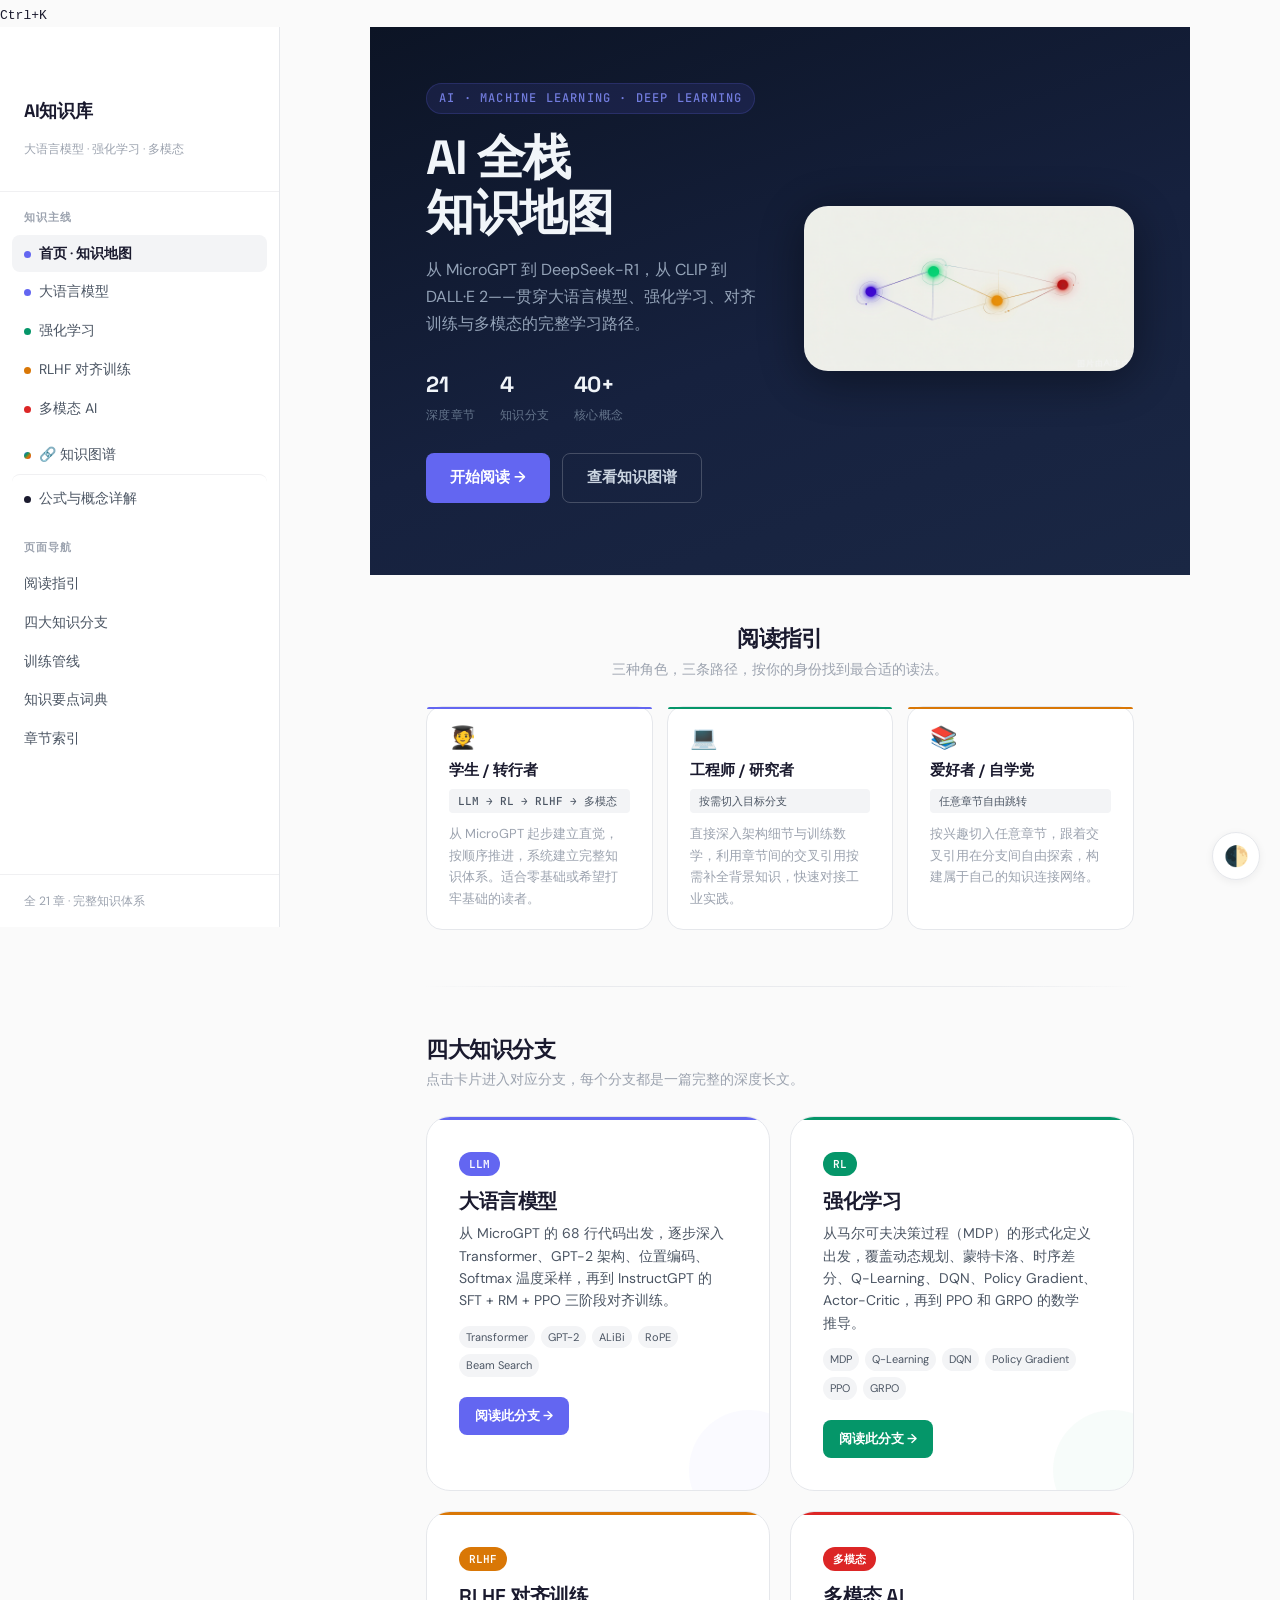
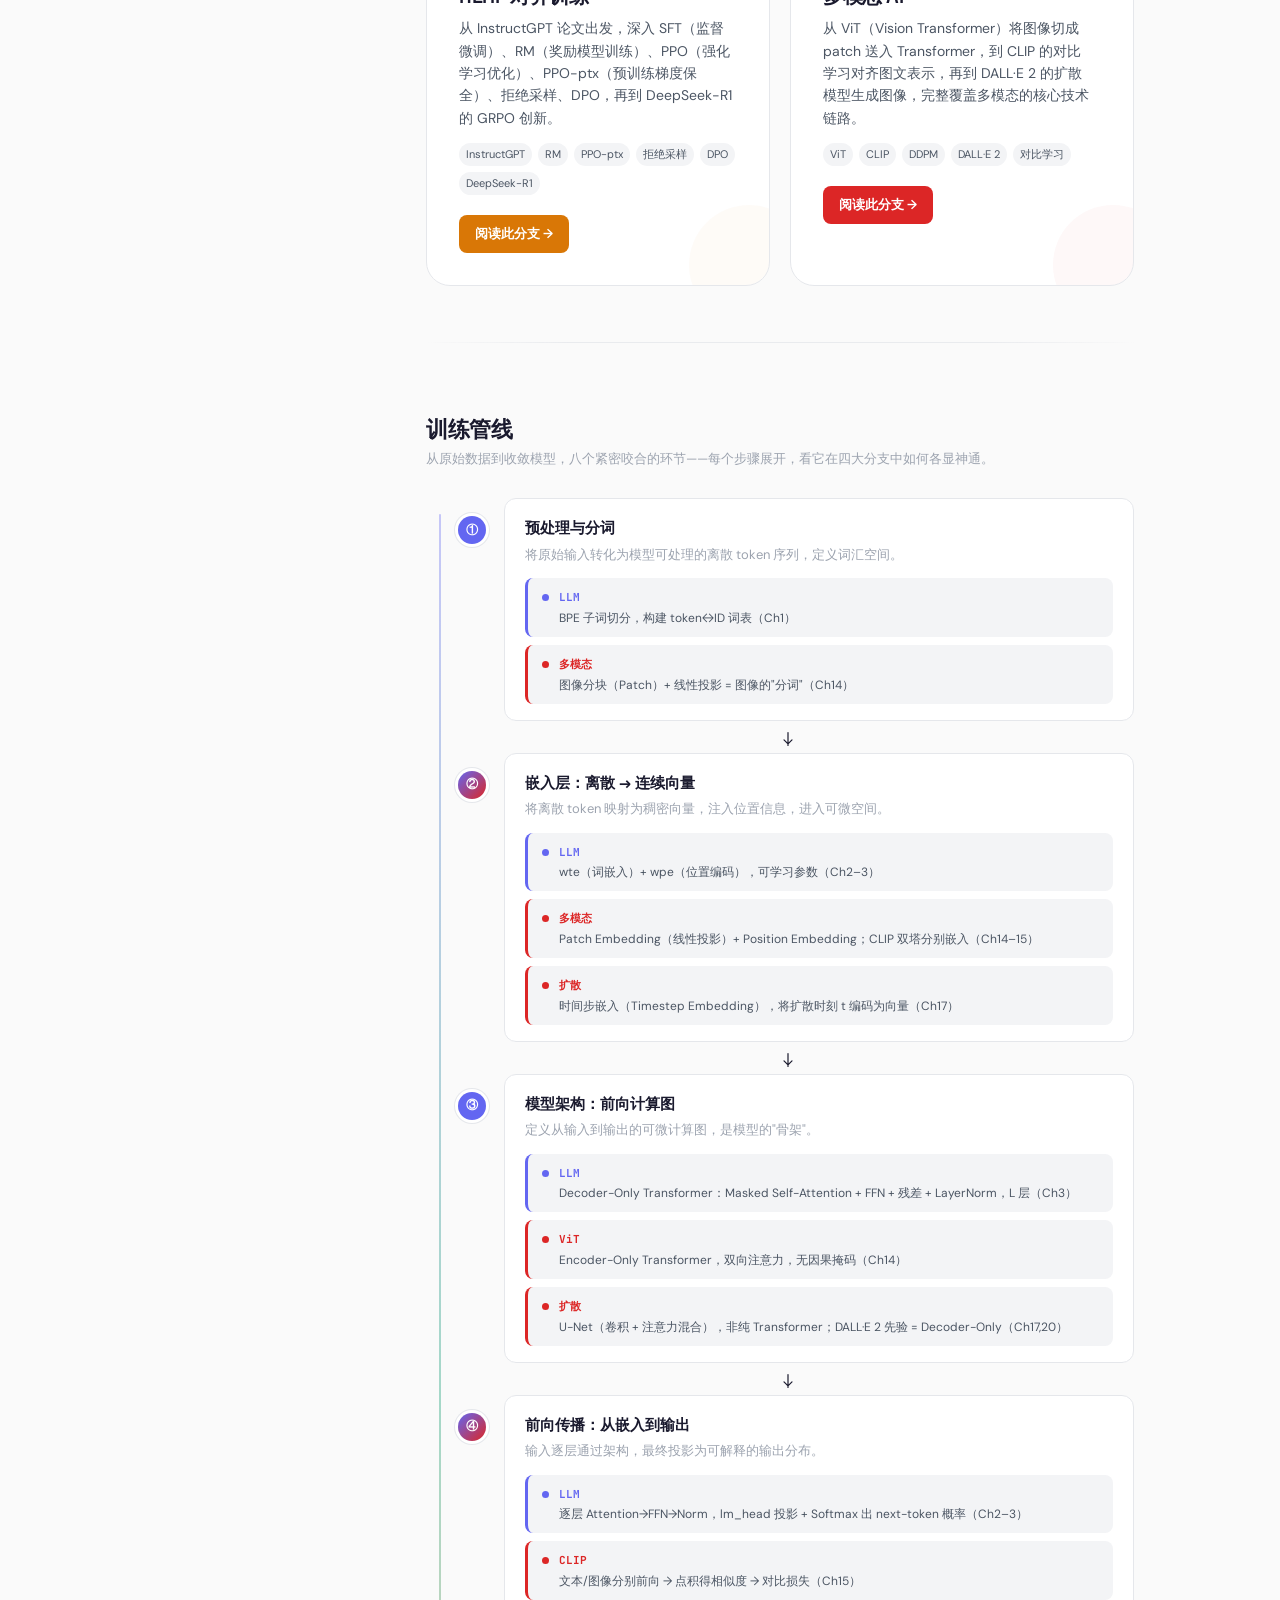
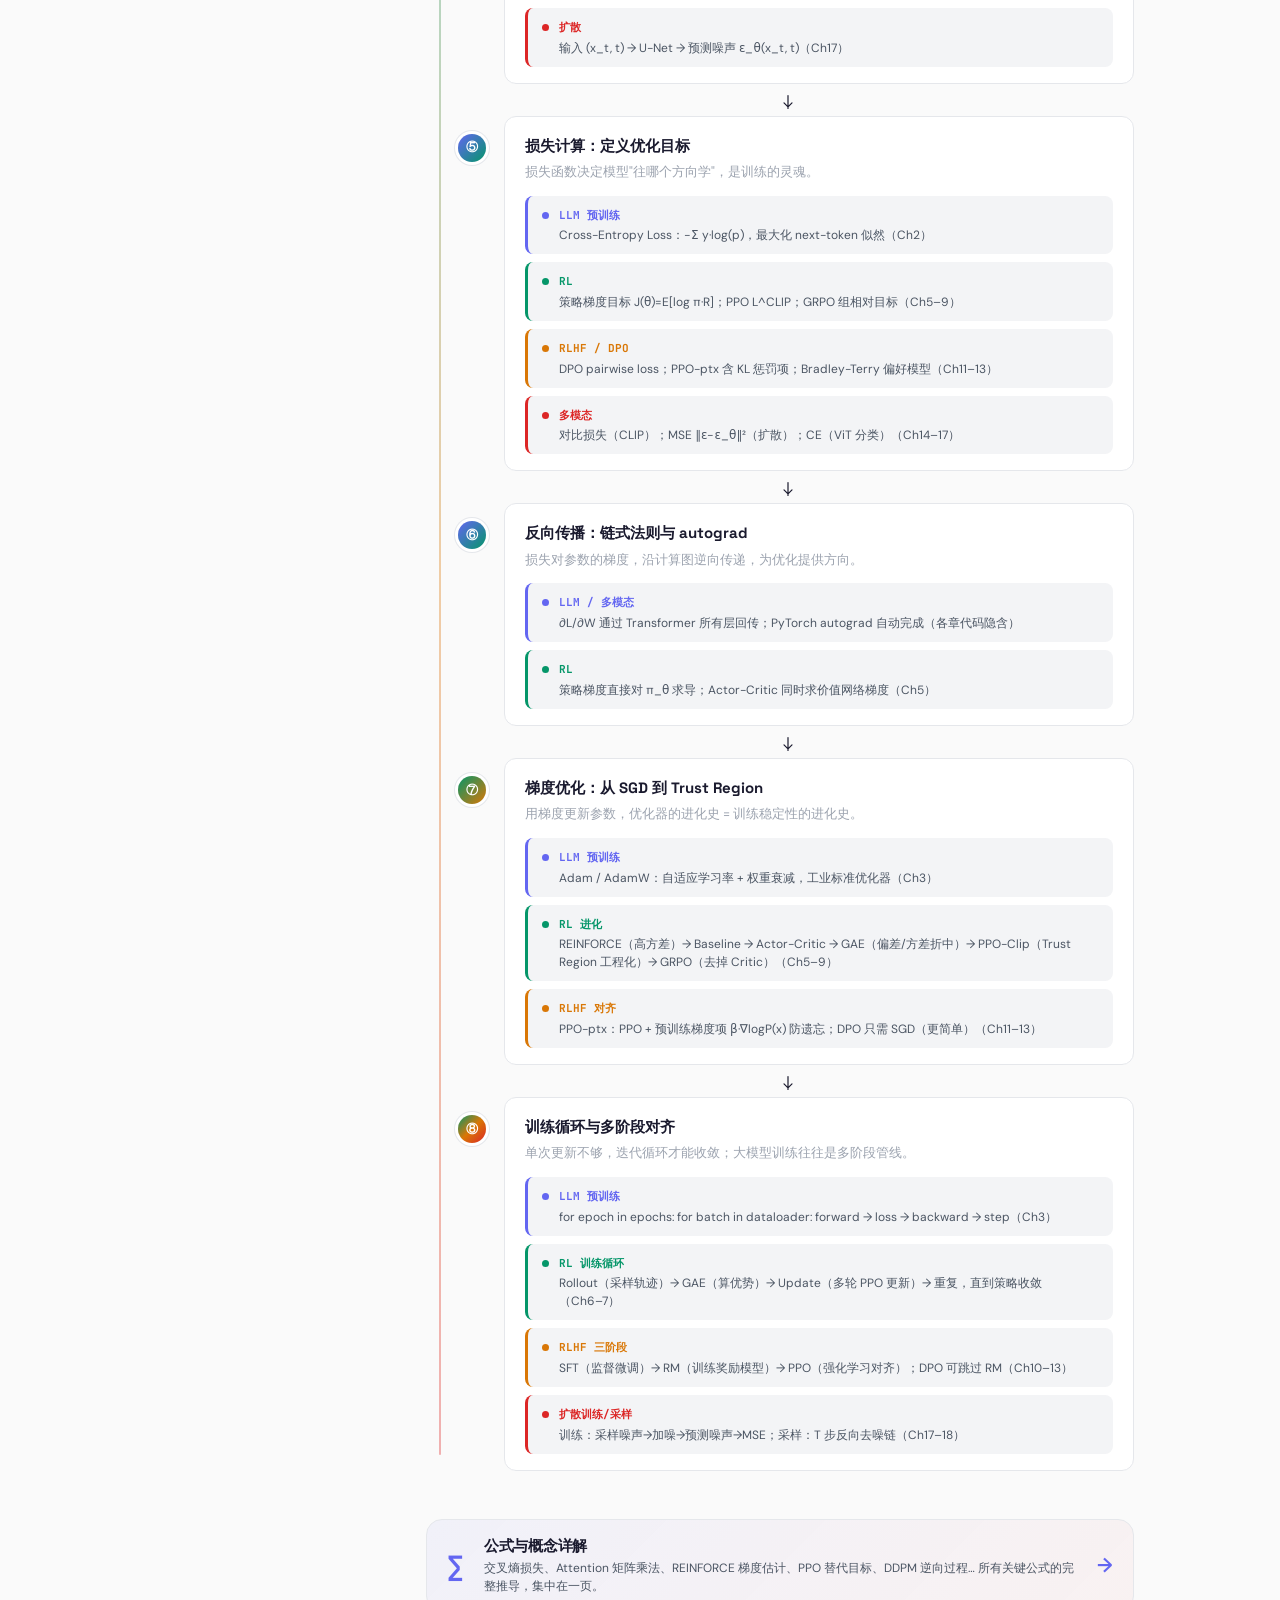
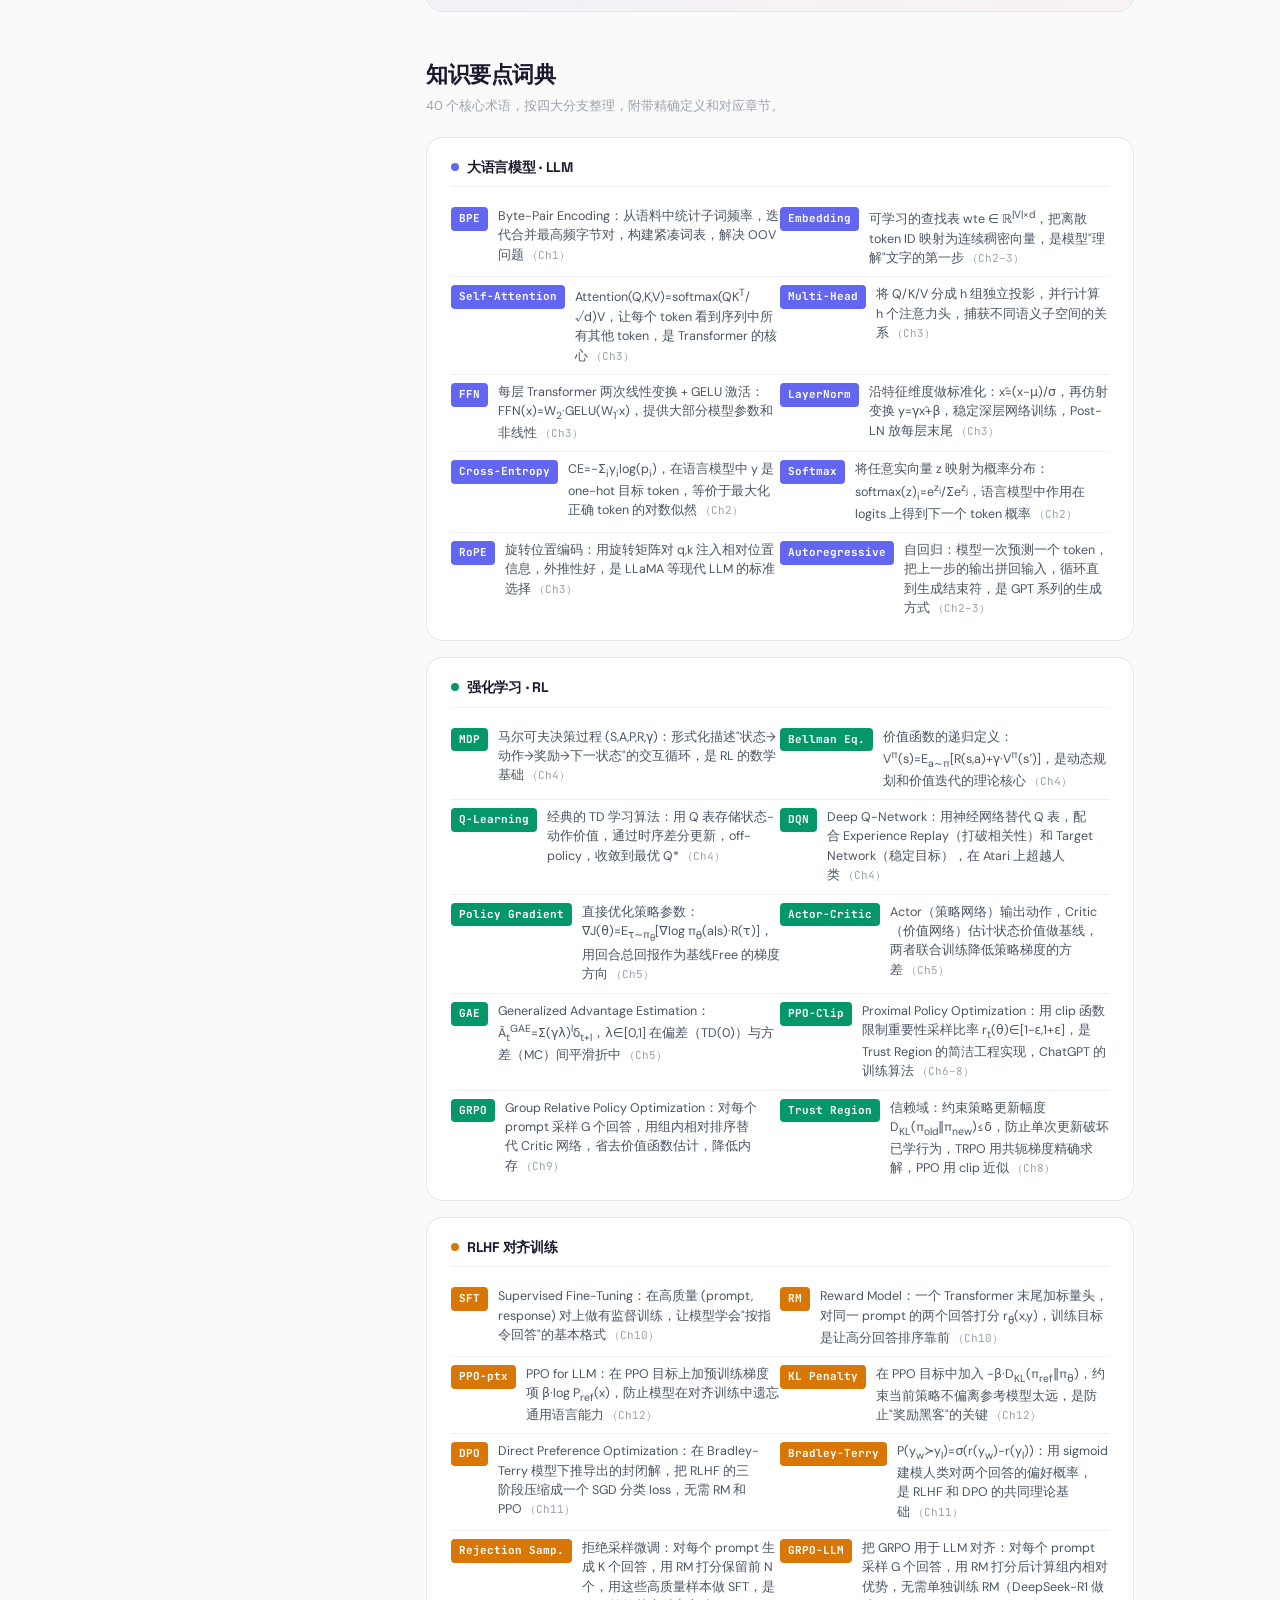
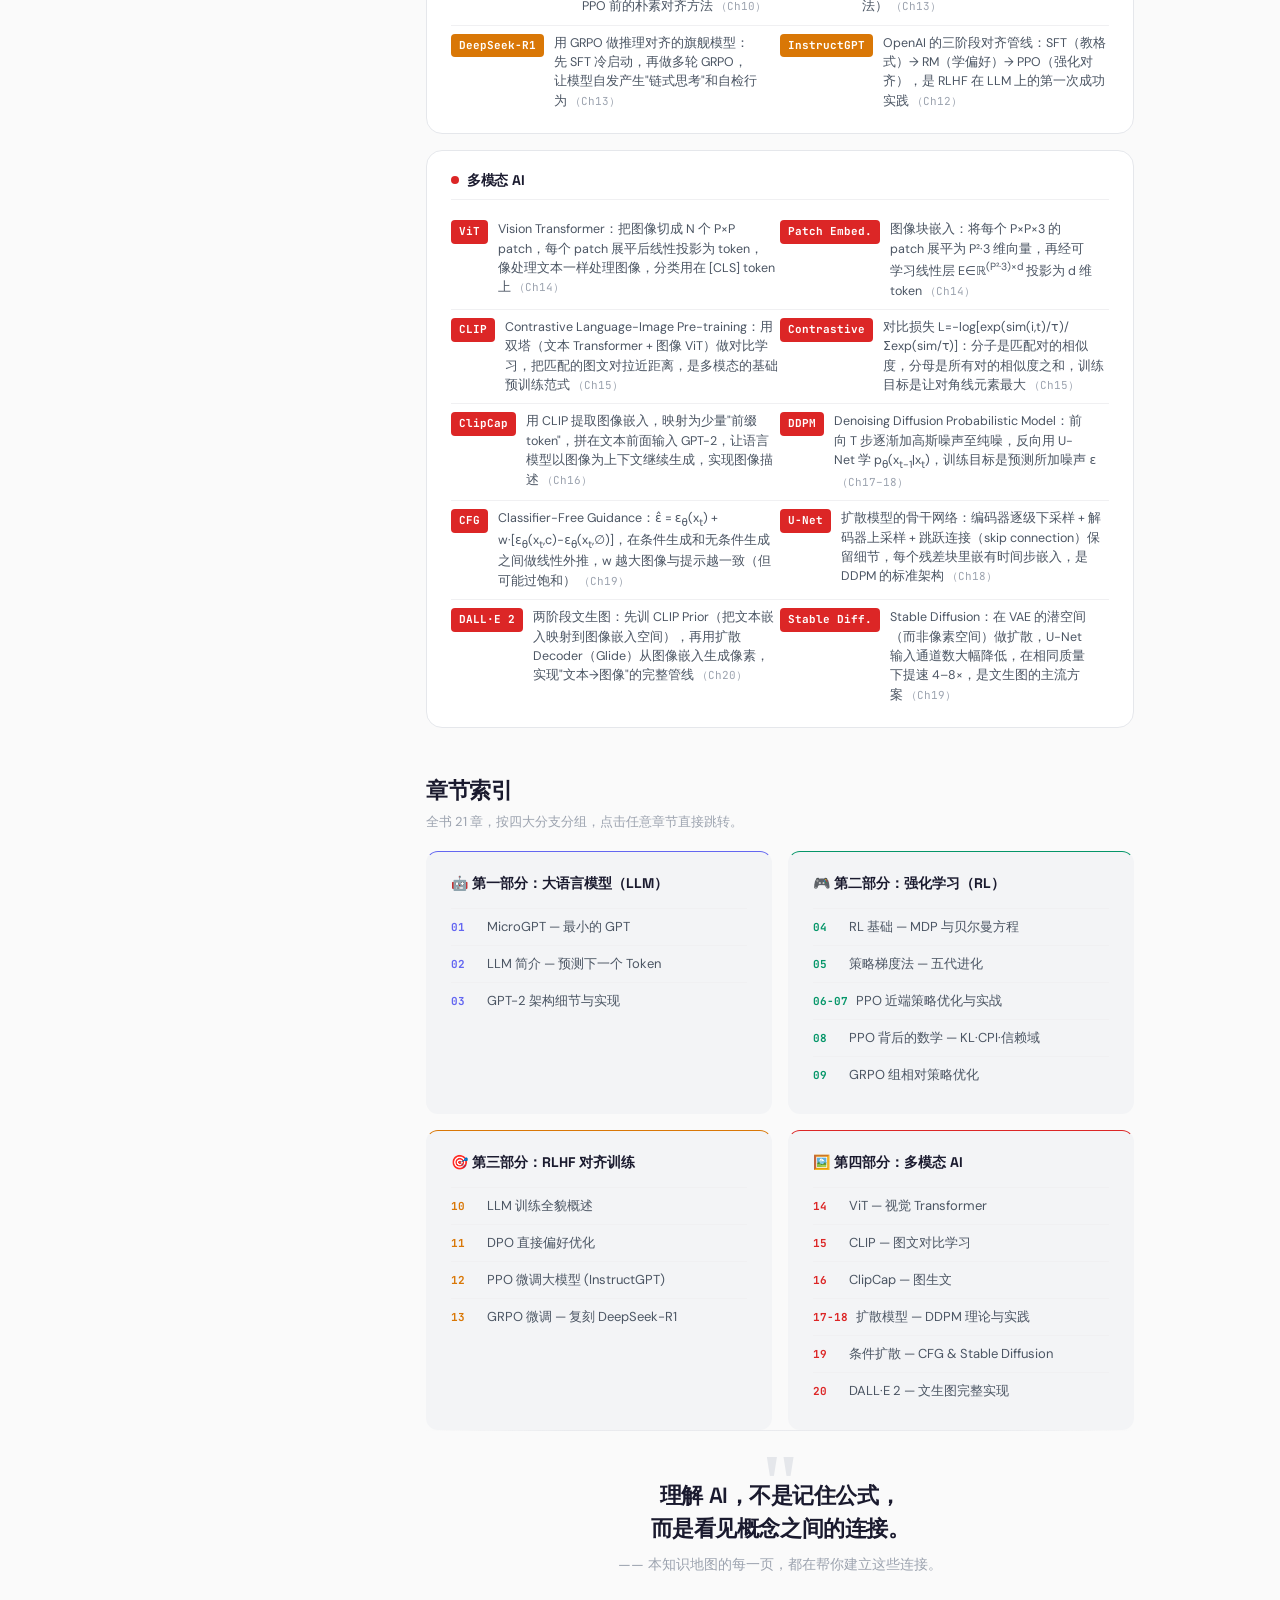
==== commit f4bc117b: "优化首页排版：训练管线内容填充 + 各模块整体重排 - 训练管线填充 RL/多模态对应步骤，分支标签按主题色区分 - 知识要点词典改为竖向排列，40条注解全面重斟酌 - Hero 改为左文右图两栏，新" ====
--- a/index.html
+++ b/index.html
@@ -60,15 +60,33 @@
     <!-- ═══════════ ZONE A: HERO ═══════════ -->
     <div class="hero-zone">
       <section class="hero-section">
-        <div class="hero-visual">
-          <img src="images/Abstract_minimalist_illustrati_2026-06-27T13-12-07.png" alt="AI 知识网络 — 四个知识分支的节点连接图" loading="eager">
-        </div>
-        <div class="hero-kicker">AI · Machine Learning · Deep Learning</div>
-        <h1 class="hero-title">AI 全栈知识地图</h1>
-        <p class="hero-subtitle">从 MicroGPT 到 GPT-2，从 DQN 到 DeepSeek-R1，从 CLIP 到 DALL·E 2——一条贯穿大模型、强化学习、对齐训练与多模态的完整学习路径。每篇都是独立深度长文，章节间交叉引用，帮你在分支之间建立真正的知识连接。</p>
-        <div class="hero-actions">
-          <a href="llm.html" class="btn btn-primary">开始阅读 →</a>
-          <a href="knowledge-graph.html" class="btn btn-outline">查看知识图谱</a>
+        <div class="hero-text-col">
+          <div class="hero-kicker">AI · Machine Learning · Deep Learning</div>
+          <h1 class="hero-title">AI 全栈<br>知识地图</h1>
+          <p class="hero-subtitle">从 MicroGPT 到 DeepSeek-R1，从 CLIP 到 DALL·E 2——贯穿大语言模型、强化学习、对齐训练与多模态的完整学习路径。</p>
+          <div class="hero-stats">
+            <div class="hero-stat">
+              <span class="hero-stat-num">21</span>
+              <span class="hero-stat-label">深度章节</span>
+            </div>
+            <div class="hero-stat">
+              <span class="hero-stat-num">4</span>
+              <span class="hero-stat-label">知识分支</span>
+            </div>
+            <div class="hero-stat">
+              <span class="hero-stat-num">40+</span>
+              <span class="hero-stat-label">核心概念</span>
+            </div>
+          </div>
+          <div class="hero-actions">
+            <a href="llm.html" class="btn btn-primary">开始阅读 →</a>
+            <a href="knowledge-graph.html" class="btn btn-outline">查看知识图谱</a>
+          </div>
+        </div>
+        <div class="hero-image-col">
+          <div class="hero-visual">
+            <img src="images/Abstract_minimalist_illustrati_2026-06-27T13-12-07.png" alt="AI 知识网络 — 四个知识分支的节点连接图" loading="eager">
+          </div>
         </div>
       </section>
     </div>
@@ -82,30 +100,27 @@
     <div class="guide-row">
       <div class="guide-card">
         <div class="guide-head">
-          <span class="guide-dot">🧑🎓</span>
+          <span class="guide-dot">🧑‍🎓</span>
           <span class="guide-label">学生 / 转行者</span>
-          <span class="guide-arrow">→</span>
           <span class="guide-path">LLM → RL → RLHF → 多模态</span>
         </div>
-        <p class="guide-desc">从 MicroGPT 起步建立直觉，然后系统入门，按顺序建立完整知识体系。</p>
+        <p class="guide-desc">从 MicroGPT 起步建立直觉，按顺序推进，系统建立完整知识体系。适合零基础或希望打牢基础的读者。</p>
       </div>
       <div class="guide-card">
         <div class="guide-head">
           <span class="guide-dot">💻</span>
           <span class="guide-label">工程师 / 研究者</span>
-          <span class="guide-arrow">→</span>
           <span class="guide-path">按需切入目标分支</span>
         </div>
-        <p class="guide-desc">直接深入架构细节与训练数学，利用交叉引用补全背景，对接工业实践。</p>
+        <p class="guide-desc">直接深入架构细节与训练数学，利用章节间的交叉引用按需补全背景知识，快速对接工业实践。</p>
       </div>
       <div class="guide-card">
         <div class="guide-head">
           <span class="guide-dot">📚</span>
           <span class="guide-label">爱好者 / 自学党</span>
-          <span class="guide-arrow">→</span>
           <span class="guide-path">任意章节自由跳转</span>
         </div>
-        <p class="guide-desc">按兴趣切入任意章节，跟着交叉引用在分支间自由探索，构建自己的知识网络。</p>
+        <p class="guide-desc">按兴趣切入任意章节，跟着交叉引用在分支间自由探索，构建属于自己的知识连接网络。</p>
       </div>
     </div>
 
@@ -170,106 +185,281 @@
     <!-- ═══════════ ZONE D: REFERENCE ═══════════ -->
     <div class="ref-zone">
     <!-- ==================== 训练管线 ==================== -->
-    <div class="map-section fade-in" style="margin:48px 0;">
-      <div class="map-section-title">Knowledge Connections</div>
-      <h2 id="connections">训练管线</h2>
-      <p style="color:var(--ink-2);font-size:13px;margin:0 0 20px;line-height:1.5;">
-        一次完整的深度学习训练，从原始数据到收敛模型，由八个紧密咬合的环节构成——以下按训练管线的时间顺序展开。
-      </p>
-
-      <div class="flow-chain">
-
-        <div class="flow-step">
-          <div class="flow-step-num" style="background:var(--c-llm)">①</div>
-          <div class="flow-step-content">
-            <div class="flow-step-head">
-              <h4>文本预处理与分词（Tokenization）</h4>
-            </div>
-            <p>BPE 子词切分，构建 token↔ID 双向映射，定义模型词汇空间</p>
-          </div>
-        </div>
-
-        <div class="flow-arrow"><svg width="20" height="20" viewBox="0 0 20 20"><path d="M10 4v10M6 11l4 4 4-4" stroke="currentColor" stroke-width="1.8" fill="none" stroke-linecap="round" stroke-linejoin="round"/></svg></div>
-
-        <div class="flow-step">
-          <div class="flow-step-num" style="background:linear-gradient(135deg,var(--c-llm),var(--c-mm))">②</div>
-          <div class="flow-step-content">
-            <div class="flow-step-head">
-              <h4>Token → 向量：嵌入层（Embedding）</h4>
-            </div>
-            <p>wte 稠密向量 + wpe 位置编码，离散符号进入连续可微空间</p>
-          </div>
-        </div>
-
-        <div class="flow-arrow"><svg width="20" height="20" viewBox="0 0 20 20"><path d="M10 4v10M6 11l4 4 4-4" stroke="currentColor" stroke-width="1.8" fill="none" stroke-linecap="round" stroke-linejoin="round"/></svg></div>
-
-        <div class="flow-step">
-          <div class="flow-step-num" style="background:var(--c-llm)">③</div>
-          <div class="flow-step-content">
-            <div class="flow-step-head">
-              <h4>模型架构：Transformer 前向计算图</h4>
-            </div>
-            <p>Masked Self-Attention + FFN + 残差 + LayerNorm，L 层堆叠</p>
-          </div>
-        </div>
-
-        <div class="flow-arrow"><svg width="20" height="20" viewBox="0 0 20 20"><path d="M10 4v10M6 11l4 4 4-4" stroke="currentColor" stroke-width="1.8" fill="none" stroke-linecap="round" stroke-linejoin="round"/></svg></div>
-
-        <div class="flow-step">
-          <div class="flow-step-num" style="background:linear-gradient(135deg,var(--c-llm),var(--c-mm))">④</div>
-          <div class="flow-step-content">
-            <div class="flow-step-head">
-              <h4>前向传播：从 Embedding 到 Logits</h4>
-            </div>
-            <p>逐层 attention→FFN→归一化，lm_head 投影 + Softmax 出概率</p>
-          </div>
-        </div>
-
-        <div class="flow-arrow"><svg width="20" height="20" viewBox="0 0 20 20"><path d="M10 4v10M6 11l4 4 4-4" stroke="currentColor" stroke-width="1.8" fill="none" stroke-linecap="round" stroke-linejoin="round"/></svg></div>
-
-        <div class="flow-step">
-          <div class="flow-step-num" style="background:linear-gradient(135deg,var(--c-llm),var(--c-rl))">⑤</div>
-          <div class="flow-step-content">
-            <div class="flow-step-head">
-              <h4>损失计算：Cross-Entropy &amp; 策略目标</h4>
-            </div>
-            <p>CE Loss / J(θ) / DPO pairwise loss 定义优化方向</p>
-          </div>
-        </div>
-
-        <div class="flow-arrow"><svg width="20" height="20" viewBox="0 0 20 20"><path d="M10 4v10M6 11l4 4 4-4" stroke="currentColor" stroke-width="1.8" fill="none" stroke-linecap="round" stroke-linejoin="round"/></svg></div>
-
-        <div class="flow-step">
-          <div class="flow-step-num" style="background:linear-gradient(135deg,var(--c-llm),var(--c-rl))">⑥</div>
-          <div class="flow-step-content">
-            <div class="flow-step-head">
-              <h4>反向传播：链式法则与自动微分</h4>
-            </div>
-            <p>∂L/∂z = p−y → Chain Rule 逐层回传 → PyTorch autograd</p>
-          </div>
-        </div>
-
-        <div class="flow-arrow"><svg width="20" height="20" viewBox="0 0 20 20"><path d="M10 4v10M6 11l4 4 4-4" stroke="currentColor" stroke-width="1.8" fill="none" stroke-linecap="round" stroke-linejoin="round"/></svg></div>
-
-        <div class="flow-step">
-          <div class="flow-step-num" style="background:linear-gradient(135deg,var(--c-rl),var(--c-rlhf))">⑦</div>
-          <div class="flow-step-content">
-            <div class="flow-step-head">
-              <h4>梯度优化：SGD → Adam → Trust Region PPO</h4>
-            </div>
-            <p>θ←θ−α·∇J，PPO clip ≈ KL 约束，Adam 自适应学习率</p>
-          </div>
-        </div>
-
-        <div class="flow-arrow"><svg width="20" height="20" viewBox="0 0 20 20"><path d="M10 4v10M6 11l4 4 4-4" stroke="currentColor" stroke-width="1.8" fill="none" stroke-linecap="round" stroke-linejoin="round"/></svg></div>
-
-        <div class="flow-step">
-          <div class="flow-step-num" style="background:linear-gradient(135deg,var(--c-rl),var(--c-rlhf),var(--c-mm))">⑧</div>
-          <div class="flow-step-content">
-            <div class="flow-step-head">
-              <h4>训练循环与多阶段对齐</h4>
-            </div>
-            <p>Rollout→GAE→Update 迭代收敛，SFT→RM→PPO 三阶段管线</p>
+    <div class="pipeline-section fade-in" id="connections">
+      <div class="pipeline-header">
+        <h2>训练管线</h2>
+        <p class="pipeline-subtitle">从原始数据到收敛模型，八个紧密咬合的环节——每个步骤展开，看它在四大分支中如何各显神通。</p>
+      </div>
+
+      <div class="pipeline">
+
+        <!-- STEP 1 -->
+        <div class="pipeline-step">
+          <div class="pipeline-step-num" style="background:var(--c-llm)">①</div>
+          <div class="pipeline-step-body">
+            <div class="pipeline-step-title">预处理与分词</div>
+            <div class="pipeline-step-desc">将原始输入转化为模型可处理的离散 token 序列，定义词汇空间。</div>
+            <div class="pipeline-branches">
+              <div class="pipeline-branch" data-branch="llm">
+                <span class="pipeline-branch-dot"></span>
+                <div>
+                  <div class="pipeline-branch-head">LLM</div>
+                  <div class="pipeline-branch-text">BPE 子词切分，构建 token↔ID 词表（Ch1）</div>
+                </div>
+              </div>
+              <div class="pipeline-branch" data-branch="mm">
+                <span class="pipeline-branch-dot"></span>
+                <div>
+                  <div class="pipeline-branch-head">多模态</div>
+                  <div class="pipeline-branch-text">图像分块（Patch）+ 线性投影 = 图像的"分词"（Ch14）</div>
+                </div>
+              </div>
+            </div>
+          </div>
+        </div>
+
+        <div class="pipeline-connector"><svg width="20" height="20" viewBox="0 0 20 20"><path d="M10 2v16M5 11l5 5 5-5" stroke="currentColor" stroke-width="1.5" fill="none" stroke-linecap="round" stroke-linejoin="round"/></svg></div>
+
+        <!-- STEP 2 -->
+        <div class="pipeline-step">
+          <div class="pipeline-step-num" style="background:linear-gradient(135deg,var(--c-llm),var(--c-mm))">②</div>
+          <div class="pipeline-step-body">
+            <div class="pipeline-step-title">嵌入层：离散 → 连续向量</div>
+            <div class="pipeline-step-desc">将离散 token 映射为稠密向量，注入位置信息，进入可微空间。</div>
+            <div class="pipeline-branches">
+              <div class="pipeline-branch" data-branch="llm">
+                <span class="pipeline-branch-dot"></span>
+                <div>
+                  <div class="pipeline-branch-head">LLM</div>
+                  <div class="pipeline-branch-text">wte（词嵌入）+ wpe（位置编码），可学习参数（Ch2–3）</div>
+                </div>
+              </div>
+              <div class="pipeline-branch" data-branch="mm">
+                <span class="pipeline-branch-dot"></span>
+                <div>
+                  <div class="pipeline-branch-head">多模态</div>
+                  <div class="pipeline-branch-text">Patch Embedding（线性投影）+ Position Embedding；CLIP 双塔分别嵌入（Ch14–15）</div>
+                </div>
+              </div>
+              <div class="pipeline-branch" data-branch="mm">
+                <span class="pipeline-branch-dot"></span>
+                <div>
+                  <div class="pipeline-branch-head">扩散</div>
+                  <div class="pipeline-branch-text">时间步嵌入（Timestep Embedding），将扩散时刻 t 编码为向量（Ch17）</div>
+                </div>
+              </div>
+            </div>
+          </div>
+        </div>
+
+        <div class="pipeline-connector"><svg width="20" height="20" viewBox="0 0 20 20"><path d="M10 2v16M5 11l5 5 5-5" stroke="currentColor" stroke-width="1.5" fill="none" stroke-linecap="round" stroke-linejoin="round"/></svg></div>
+
+        <!-- STEP 3 -->
+        <div class="pipeline-step">
+          <div class="pipeline-step-num" style="background:var(--c-llm)">③</div>
+          <div class="pipeline-step-body">
+            <div class="pipeline-step-title">模型架构：前向计算图</div>
+            <div class="pipeline-step-desc">定义从输入到输出的可微计算图，是模型的"骨架"。</div>
+            <div class="pipeline-branches">
+              <div class="pipeline-branch" data-branch="llm">
+                <span class="pipeline-branch-dot"></span>
+                <div>
+                  <div class="pipeline-branch-head">LLM</div>
+                  <div class="pipeline-branch-text">Decoder-Only Transformer：Masked Self-Attention + FFN + 残差 + LayerNorm，L 层（Ch3）</div>
+                </div>
+              </div>
+              <div class="pipeline-branch" data-branch="mm">
+                <span class="pipeline-branch-dot"></span>
+                <div>
+                  <div class="pipeline-branch-head">ViT</div>
+                  <div class="pipeline-branch-text">Encoder-Only Transformer，双向注意力，无因果掩码（Ch14）</div>
+                </div>
+              </div>
+              <div class="pipeline-branch" data-branch="mm">
+                <span class="pipeline-branch-dot"></span>
+                <div>
+                  <div class="pipeline-branch-head">扩散</div>
+                  <div class="pipeline-branch-text">U-Net（卷积 + 注意力混合），非纯 Transformer；DALL·E 2 先验 = Decoder-Only（Ch17,20）</div>
+                </div>
+              </div>
+            </div>
+          </div>
+        </div>
+
+        <div class="pipeline-connector"><svg width="20" height="20" viewBox="0 0 20 20"><path d="M10 2v16M5 11l5 5 5-5" stroke="currentColor" stroke-width="1.5" fill="none" stroke-linecap="round" stroke-linejoin="round"/></svg></div>
+
+        <!-- STEP 4 -->
+        <div class="pipeline-step">
+          <div class="pipeline-step-num" style="background:linear-gradient(135deg,var(--c-llm),var(--c-mm))">④</div>
+          <div class="pipeline-step-body">
+            <div class="pipeline-step-title">前向传播：从嵌入到输出</div>
+            <div class="pipeline-step-desc">输入逐层通过架构，最终投影为可解释的输出分布。</div>
+            <div class="pipeline-branches">
+              <div class="pipeline-branch" data-branch="llm">
+                <span class="pipeline-branch-dot"></span>
+                <div>
+                  <div class="pipeline-branch-head">LLM</div>
+                  <div class="pipeline-branch-text">逐层 Attention→FFN→Norm，lm_head 投影 + Softmax 出 next-token 概率（Ch2–3）</div>
+                </div>
+              </div>
+              <div class="pipeline-branch" data-branch="mm">
+                <span class="pipeline-branch-dot"></span>
+                <div>
+                  <div class="pipeline-branch-head">CLIP</div>
+                  <div class="pipeline-branch-text">文本/图像分别前向 → 点积得相似度 → 对比损失（Ch15）</div>
+                </div>
+              </div>
+              <div class="pipeline-branch" data-branch="mm">
+                <span class="pipeline-branch-dot"></span>
+                <div>
+                  <div class="pipeline-branch-head">扩散</div>
+                  <div class="pipeline-branch-text">输入 (x_t, t) → U-Net → 预测噪声 ε_θ(x_t, t)（Ch17）</div>
+                </div>
+              </div>
+            </div>
+          </div>
+        </div>
+
+        <div class="pipeline-connector"><svg width="20" height="20" viewBox="0 0 20 20"><path d="M10 2v16M5 11l5 5 5-5" stroke="currentColor" stroke-width="1.5" fill="none" stroke-linecap="round" stroke-linejoin="round"/></svg></div>
+
+        <!-- STEP 5 -->
+        <div class="pipeline-step">
+          <div class="pipeline-step-num" style="background:linear-gradient(135deg,var(--c-llm),var(--c-rl))">⑤</div>
+          <div class="pipeline-step-body">
+            <div class="pipeline-step-title">损失计算：定义优化目标</div>
+            <div class="pipeline-step-desc">损失函数决定模型"往哪个方向学"，是训练的灵魂。</div>
+            <div class="pipeline-branches">
+              <div class="pipeline-branch" data-branch="llm">
+                <span class="pipeline-branch-dot"></span>
+                <div>
+                  <div class="pipeline-branch-head">LLM 预训练</div>
+                  <div class="pipeline-branch-text">Cross-Entropy Loss：−Σ y·log(p)，最大化 next-token 似然（Ch2）</div>
+                </div>
+              </div>
+              <div class="pipeline-branch" data-branch="rl">
+                <span class="pipeline-branch-dot"></span>
+                <div>
+                  <div class="pipeline-branch-head">RL</div>
+                  <div class="pipeline-branch-text">策略梯度目标 J(θ)=E[log π·R]；PPO L^CLIP；GRPO 组相对目标（Ch5–9）</div>
+                </div>
+              </div>
+              <div class="pipeline-branch" data-branch="rlhf">
+                <span class="pipeline-branch-dot"></span>
+                <div>
+                  <div class="pipeline-branch-head">RLHF / DPO</div>
+                  <div class="pipeline-branch-text">DPO pairwise loss；PPO-ptx 含 KL 惩罚项；Bradley-Terry 偏好模型（Ch11–13）</div>
+                </div>
+              </div>
+              <div class="pipeline-branch" data-branch="mm">
+                <span class="pipeline-branch-dot"></span>
+                <div>
+                  <div class="pipeline-branch-head">多模态</div>
+                  <div class="pipeline-branch-text">对比损失（CLIP）；MSE ∥ε−ε_θ∥²（扩散）；CE（ViT 分类）（Ch14–17）</div>
+                </div>
+              </div>
+            </div>
+          </div>
+        </div>
+
+        <div class="pipeline-connector"><svg width="20" height="20" viewBox="0 0 20 20"><path d="M10 2v16M5 11l5 5 5-5" stroke="currentColor" stroke-width="1.5" fill="none" stroke-linecap="round" stroke-linejoin="round"/></svg></div>
+
+        <!-- STEP 6 -->
+        <div class="pipeline-step">
+          <div class="pipeline-step-num" style="background:linear-gradient(135deg,var(--c-llm),var(--c-rl))">⑥</div>
+          <div class="pipeline-step-body">
+            <div class="pipeline-step-title">反向传播：链式法则与 autograd</div>
+            <div class="pipeline-step-desc">损失对参数的梯度，沿计算图逆向传递，为优化提供方向。</div>
+            <div class="pipeline-branches">
+              <div class="pipeline-branch" data-branch="llm">
+                <span class="pipeline-branch-dot"></span>
+                <div>
+                  <div class="pipeline-branch-head">LLM / 多模态</div>
+                  <div class="pipeline-branch-text">∂L/∂W 通过 Transformer 所有层回传；PyTorch autograd 自动完成（各章代码隐含）</div>
+                </div>
+              </div>
+              <div class="pipeline-branch" data-branch="rl">
+                <span class="pipeline-branch-dot"></span>
+                <div>
+                  <div class="pipeline-branch-head">RL</div>
+                  <div class="pipeline-branch-text">策略梯度直接对 π_θ 求导；Actor-Critic 同时求价值网络梯度（Ch5）</div>
+                </div>
+              </div>
+            </div>
+          </div>
+        </div>
+
+        <div class="pipeline-connector"><svg width="20" height="20" viewBox="0 0 20 20"><path d="M10 2v16M5 11l5 5 5-5" stroke="currentColor" stroke-width="1.5" fill="none" stroke-linecap="round" stroke-linejoin="round"/></svg></div>
+
+        <!-- STEP 7 -->
+        <div class="pipeline-step">
+          <div class="pipeline-step-num" style="background:linear-gradient(135deg,var(--c-rl),var(--c-rlhf))">⑦</div>
+          <div class="pipeline-step-body">
+            <div class="pipeline-step-title">梯度优化：从 SGD 到 Trust Region</div>
+            <div class="pipeline-step-desc">用梯度更新参数，优化器的进化史 = 训练稳定性的进化史。</div>
+            <div class="pipeline-branches">
+              <div class="pipeline-branch" data-branch="llm">
+                <span class="pipeline-branch-dot"></span>
+                <div>
+                  <div class="pipeline-branch-head">LLM 预训练</div>
+                  <div class="pipeline-branch-text">Adam / AdamW：自适应学习率 + 权重衰减，工业标准优化器（Ch3）</div>
+                </div>
+              </div>
+              <div class="pipeline-branch" data-branch="rl">
+                <span class="pipeline-branch-dot"></span>
+                <div>
+                  <div class="pipeline-branch-head">RL 进化</div>
+                  <div class="pipeline-branch-text">REINFORCE（高方差）→ Baseline → Actor-Critic → GAE（偏差/方差折中）→ PPO-Clip（Trust Region 工程化）→ GRPO（去掉 Critic）（Ch5–9）</div>
+                </div>
+              </div>
+              <div class="pipeline-branch" data-branch="rlhf">
+                <span class="pipeline-branch-dot"></span>
+                <div>
+                  <div class="pipeline-branch-head">RLHF 对齐</div>
+                  <div class="pipeline-branch-text">PPO-ptx：PPO + 预训练梯度项 β·∇logP(x) 防遗忘；DPO 只需 SGD（更简单）（Ch11–13）</div>
+                </div>
+              </div>
+            </div>
+          </div>
+        </div>
+
+        <div class="pipeline-connector"><svg width="20" height="20" viewBox="0 0 20 20"><path d="M10 2v16M5 11l5 5 5-5" stroke="currentColor" stroke-width="1.5" fill="none" stroke-linecap="round" stroke-linejoin="round"/></svg></div>
+
+        <!-- STEP 8 -->
+        <div class="pipeline-step">
+          <div class="pipeline-step-num" style="background:linear-gradient(135deg,var(--c-rl),var(--c-rlhf),var(--c-mm))">⑧</div>
+          <div class="pipeline-step-body">
+            <div class="pipeline-step-title">训练循环与多阶段对齐</div>
+            <div class="pipeline-step-desc">单次更新不够，迭代循环才能收敛；大模型训练往往是多阶段管线。</div>
+            <div class="pipeline-branches">
+              <div class="pipeline-branch" data-branch="llm">
+                <span class="pipeline-branch-dot"></span>
+                <div>
+                  <div class="pipeline-branch-head">LLM 预训练</div>
+                  <div class="pipeline-branch-text">for epoch in epochs: for batch in dataloader: forward → loss → backward → step（Ch3）</div>
+                </div>
+              </div>
+              <div class="pipeline-branch" data-branch="rl">
+                <span class="pipeline-branch-dot"></span>
+                <div>
+                  <div class="pipeline-branch-head">RL 训练循环</div>
+                  <div class="pipeline-branch-text">Rollout（采样轨迹）→ GAE（算优势）→ Update（多轮 PPO 更新）→ 重复，直到策略收敛（Ch6–7）</div>
+                </div>
+              </div>
+              <div class="pipeline-branch" data-branch="rlhf">
+                <span class="pipeline-branch-dot"></span>
+                <div>
+                  <div class="pipeline-branch-head">RLHF 三阶段</div>
+                  <div class="pipeline-branch-text">SFT（监督微调）→ RM（训练奖励模型）→ PPO（强化学习对齐）；DPO 可跳过 RM（Ch10–13）</div>
+                </div>
+              </div>
+              <div class="pipeline-branch" data-branch="mm">
+                <span class="pipeline-branch-dot"></span>
+                <div>
+                  <div class="pipeline-branch-head">扩散训练/采样</div>
+                  <div class="pipeline-branch-text">训练：采样噪声→加噪→预测噪声→MSE；采样：T 步反向去噪链（Ch17–18）</div>
+                </div>
+              </div>
+            </div>
           </div>
         </div>
 
@@ -287,37 +477,39 @@
     </a>
 
     <!-- ============================ 知识要点词典 ============================ -->
-    <h2 class="section-title fade-in" id="glossary" style="font-size:24px;margin:56px 0 8px;">知识要点词典</h2>
-    <p style="color:var(--ink-3);font-size:14px;margin:0 0 24px;">按四大分支整理的核心术语速查——每个术语附带一句话定义和对应章节。</p>
+    <h2 class="section-title fade-in" id="glossary" style="font-size:22px;font-weight:700;margin:48px 0 6px;">知识要点词典</h2>
+    <p style="color:var(--ink-3);font-size:13px;margin:0 0 20px;">40 个核心术语，按四大分支整理，附带精确定义和对应章节。</p>
     <style>
-      .dict-grid { display:grid; grid-template-columns:repeat(2,1fr); gap:16px; margin:0 0 48px; }
-      .dict-card { background:var(--bg-soft); border:1px solid var(--border-soft); border-radius:var(--r-md); padding:20px 22px; transition:border-color .2s; }
-      .dict-card:hover { border-color:var(--ink-3); }
-      .dict-card h4 { margin:0 0 6px; font-size:15px; font-weight:700; display:flex; align-items:center; gap:8px; }
+      .dict-stack { display:flex; flex-direction:column; gap:16px; margin:0 0 48px; }
+      .dict-card { background:var(--bg-card); border:1px solid var(--border); border-radius:var(--r-lg); padding:20px 24px 14px; transition:border-color .2s, box-shadow .2s; }
+      .dict-card:hover { border-color:var(--ink-3); box-shadow:0 2px 12px rgba(0,0,0,0.05); }
+      .dict-card h4 { margin:0 0 12px; font-size:14px; font-weight:700; display:flex; align-items:center; gap:8px; padding-bottom:10px; border-bottom:1px solid var(--border-soft); }
       .dict-card h4 .dot { width:8px; height:8px; border-radius:50%; flex-shrink:0; }
-      .dict-list { display:flex; flex-direction:column; gap:6px; margin:0; padding:0; list-style:none; }
-      .dict-list li { font-size:13px; line-height:1.65; display:flex; flex-wrap:wrap; align-items:baseline; gap:6px; padding:6px 0; border-bottom:1px solid var(--border-soft); }
+      .dict-list { display:grid; grid-template-columns:1fr 1fr; gap:0; margin:0; padding:0; list-style:none; }
+      .dict-list li { display:flex; align-items:flex-start; gap:10px; padding:8px 0; border-bottom:1px solid var(--border-soft); }
       .dict-list li:last-child { border-bottom:none; }
-      .dict-term { font-family:var(--font-mono); font-weight:700; font-size:12px; color:var(--ink); background:var(--bg); padding:1px 7px; border-radius:4px; white-space:nowrap; flex-shrink:0; }
-      .dict-def { color:var(--ink-2); }
-      @media (max-width:768px) { .dict-grid { grid-template-columns:1fr; } }
+      .dict-list li:nth-last-child(2):nth-child(odd) { border-bottom:none; }
+      .dict-term { font-family:var(--font-mono); font-weight:700; font-size:11px; color:#fff; padding:2px 8px; border-radius:4px; white-space:nowrap; flex-shrink:0; line-height:1.8; }
+      .dict-def { color:var(--ink-2); font-size:12.5px; line-height:1.55; }
+      .dict-def .ref { color:var(--ink-3); font-size:11px; margin-left:3px; font-family:var(--font-mono); }
+      @media(max-width:680px){ .dict-list { grid-template-columns:1fr; } }
     </style>
-    <div class="dict-grid">
+    <div class="dict-stack">
 
       <!-- LLM -->
       <div class="dict-card fade-in">
         <h4><span class="dot" style="background:var(--c-llm)"></span>大语言模型 · LLM</h4>
         <ul class="dict-list">
-          <li><span class="dict-term">BPE</span><span class="dict-def">字节对编码，按子词频率合并构建词表（Ch1）</span></li>
-          <li><span class="dict-term">Embedding</span><span class="dict-def">wte 矩阵将 token ID 映射为 d<sub>model</sub> 维稠密向量（Ch2–3）</span></li>
-          <li><span class="dict-term">Self-Attention</span><span class="dict-def">Q·K<sup>T</sup>·V 计算序列内 token 间依赖权重（Ch3）</span></li>
-          <li><span class="dict-term">Multi-Head</span><span class="dict-def">多组独立的 Q/K/V 投影，并行捕获不同子空间（Ch3）</span></li>
-          <li><span class="dict-term">FFN</span><span class="dict-def">两层全连接 + GELU，提供非线性变换能力（Ch3）</span></li>
-          <li><span class="dict-term">LayerNorm</span><span class="dict-def">层归一化，沿特征维度标准化以稳定深层训练（Ch3）</span></li>
-          <li><span class="dict-term">Cross-Entropy</span><span class="dict-def">−Σ y·log(p)，衡量预测分布与真实分布的差异（Ch2）</span></li>
-          <li><span class="dict-term">Softmax</span><span class="dict-def">将 logits 指数归一化为概率分布（Ch2）</span></li>
-          <li><span class="dict-term">ALiBi / RoPE</span><span class="dict-def">线性偏置 / 旋转位置编码，替代绝对位置编码（Ch3）</span></li>
-          <li><span class="dict-term">Autoregressive</span><span class="dict-def">自回归生成：当前输出作为下一步输入，逐 token 预测（Ch2–3）</span></li>
+          <li><span class="dict-term" style="background:var(--c-llm)">BPE</span><span class="dict-def">Byte-Pair Encoding：从语料中统计子词频率，迭代合并最高频字节对，构建紧凑词表，解决 OOV 问题<span class="ref">（Ch1）</span></span></li>
+          <li><span class="dict-term" style="background:var(--c-llm)">Embedding</span><span class="dict-def">可学习的查找表 wte ∈ ℝ<sup>|V|×d</sup>，把离散 token ID 映射为连续稠密向量，是模型"理解"文字的第一步<span class="ref">（Ch2–3）</span></span></li>
+          <li><span class="dict-term" style="background:var(--c-llm)">Self-Attention</span><span class="dict-def">Attention(Q,K,V)=softmax(QK<sup>T</sup>/√d)V，让每个 token 看到序列中所有其他 token，是 Transformer 的核心<span class="ref">（Ch3）</span></span></li>
+          <li><span class="dict-term" style="background:var(--c-llm)">Multi-Head</span><span class="dict-def">将 Q/K/V 分成 h 组独立投影，并行计算 h 个注意力头，捕获不同语义子空间的关系<span class="ref">（Ch3）</span></span></li>
+          <li><span class="dict-term" style="background:var(--c-llm)">FFN</span><span class="dict-def">每层 Transformer 两次线性变换 + GELU 激活：FFN(x)=W<sub>2</sub>·GELU(W<sub>1</sub>·x)，提供大部分模型参数和非线性<span class="ref">（Ch3）</span></span></li>
+          <li><span class="dict-term" style="background:var(--c-llm)">LayerNorm</span><span class="dict-def">沿特征维度做标准化：x̂=(x−μ)/σ，再仿射变换 y=γx̂+β，稳定深层网络训练，Post-LN 放每层末尾<span class="ref">（Ch3）</span></span></li>
+          <li><span class="dict-term" style="background:var(--c-llm)">Cross-Entropy</span><span class="dict-def">CE=−Σ<sub>i</sub>y<sub>i</sub>log(p<sub>i</sub>)，在语言模型中 y 是 one-hot 目标 token，等价于最大化正确 token 的对数似然<span class="ref">（Ch2）</span></span></li>
+          <li><span class="dict-term" style="background:var(--c-llm)">Softmax</span><span class="dict-def">将任意实向量 z 映射为概率分布：softmax(z)<sub>i</sub>=e<sup>z<sub>i</sub></sup>/Σe<sup>z<sub>j</sub></sup>，语言模型中作用在 logits 上得到下一个 token 概率<span class="ref">（Ch2）</span></span></li>
+          <li><span class="dict-term" style="background:var(--c-llm)">RoPE</span><span class="dict-def">旋转位置编码：用旋转矩阵对 q,k 注入相对位置信息，外推性好，是 LLaMA 等现代 LLM 的标准选择<span class="ref">（Ch3）</span></span></li>
+          <li><span class="dict-term" style="background:var(--c-llm)">Autoregressive</span><span class="dict-def">自回归：模型一次预测一个 token，把上一步的输出拼回输入，循环直到生成结束符，是 GPT 系列的生成方式<span class="ref">（Ch2–3）</span></span></li>
         </ul>
       </div>
 
@@ -325,16 +517,16 @@
       <div class="dict-card fade-in">
         <h4><span class="dot" style="background:var(--c-rl)"></span>强化学习 · RL</h4>
         <ul class="dict-list">
-          <li><span class="dict-term">MDP</span><span class="dict-def">马尔可夫决策过程：(S, A, P, R, γ) 五元组形式化框架（Ch4）</span></li>
-          <li><span class="dict-term">Bellman Eq.</span><span class="dict-def">V(s) = max<sub>a</sub>[R + γ·Σ P·V(s′)]，价值递归定义（Ch4）</span></li>
-          <li><span class="dict-term">Q-Learning</span><span class="dict-def">基于 Q 表的时序差分学习，off-policy（Ch4）</span></li>
-          <li><span class="dict-term">DQN</span><span class="dict-def">神经网络拟合 Q 值 + Experience Replay + Target Network（Ch4）</span></li>
-          <li><span class="dict-term">Policy Gradient</span><span class="dict-def">∇J = E[∇logπ · R]，直接优化策略参数（Ch5）</span></li>
-          <li><span class="dict-term">Actor-Critic</span><span class="dict-def">Actor 做决策 + Critic 估计价值，组合 PG 与 TD（Ch5）</span></li>
-          <li><span class="dict-term">GAE</span><span class="dict-def">广义优势估计，λ 参数在偏差与方差间折中（Ch5）</span></li>
-          <li><span class="dict-term">PPO-Clip</span><span class="dict-def">clip(π<sub>new</sub>/π<sub>old</sub>, 1−ε, 1+ε)，Trust Region 的工程化实现（Ch6–8）</span></li>
-          <li><span class="dict-term">GRPO</span><span class="dict-def">组内相对优势替代 Critic，省去价值网络（Ch9）</span></li>
-          <li><span class="dict-term">Trust Region</span><span class="dict-def">信赖域约束，限制 KL(π<sub>old</sub>‖π<sub>new</sub>) ≤ δ 防策略崩溃（Ch8）</span></li>
+          <li><span class="dict-term" style="background:var(--c-rl)">MDP</span><span class="dict-def">马尔可夫决策过程 (S,A,P,R,γ)：形式化描述"状态→动作→奖励→下一状态"的交互循环，是 RL 的数学基础<span class="ref">（Ch4）</span></span></li>
+          <li><span class="dict-term" style="background:var(--c-rl)">Bellman Eq.</span><span class="dict-def">价值函数的递归定义：V<sup>π</sup>(s)=E<sub>a∼π</sub>[R(s,a)+γ·V<sup>π</sup>(s′)]，是动态规划和价值迭代的理论核心<span class="ref">（Ch4）</span></span></li>
+          <li><span class="dict-term" style="background:var(--c-rl)">Q-Learning</span><span class="dict-def">经典的 TD 学习算法：用 Q 表存储状态-动作价值，通过时序差分更新，off-policy，收敛到最优 Q*<span class="ref">（Ch4）</span></span></li>
+          <li><span class="dict-term" style="background:var(--c-rl)">DQN</span><span class="dict-def">Deep Q-Network：用神经网络替代 Q 表，配合 Experience Replay（打破相关性）和 Target Network（稳定目标），在 Atari 上超越人类<span class="ref">（Ch4）</span></span></li>
+          <li><span class="dict-term" style="background:var(--c-rl)">Policy Gradient</span><span class="dict-def">直接优化策略参数：∇J(θ)=E<sub>τ∼π<sub>θ</sub></sub>[∇log π<sub>θ</sub>(a|s)·R(τ)]，用回合总回报作为基线Free 的梯度方向<span class="ref">（Ch5）</span></span></li>
+          <li><span class="dict-term" style="background:var(--c-rl)">Actor-Critic</span><span class="dict-def">Actor（策略网络）输出动作，Critic（价值网络）估计状态价值做基线，两者联合训练降低策略梯度的方差<span class="ref">（Ch5）</span></span></li>
+          <li><span class="dict-term" style="background:var(--c-rl)">GAE</span><span class="dict-def">Generalized Advantage Estimation：Â<sub>t</sub><sup>GAE</sup>=Σ(γλ)<sup>l</sup>δ<sub>t+l</sub>，λ∈[0,1] 在偏差（TD(0)）与方差（MC）间平滑折中<span class="ref">（Ch5）</span></span></li>
+          <li><span class="dict-term" style="background:var(--c-rl)">PPO-Clip</span><span class="dict-def">Proximal Policy Optimization：用 clip 函数限制重要性采样比率 r<sub>t</sub>(θ)∈[1−ε,1+ε]，是 Trust Region 的简洁工程实现，ChatGPT 的训练算法<span class="ref">（Ch6–8）</span></span></li>
+          <li><span class="dict-term" style="background:var(--c-rl)">GRPO</span><span class="dict-def">Group Relative Policy Optimization：对每个 prompt 采样 G 个回答，用组内相对排序替代 Critic 网络，省去价值函数估计，降低内存<span class="ref">（Ch9）</span></span></li>
+          <li><span class="dict-term" style="background:var(--c-rl)">Trust Region</span><span class="dict-def">信赖域：约束策略更新幅度 D<sub>KL</sub>(π<sub>old</sub>‖π<sub>new</sub>)≤δ，防止单次更新破坏已学行为，TRPO 用共轭梯度精确求解，PPO 用 clip 近似<span class="ref">（Ch8）</span></span></li>
         </ul>
       </div>
 
@@ -342,16 +534,16 @@
       <div class="dict-card fade-in">
         <h4><span class="dot" style="background:var(--c-rlhf)"></span>RLHF 对齐训练</h4>
         <ul class="dict-list">
-          <li><span class="dict-term">SFT</span><span class="dict-def">监督微调，在人类标注的 (prompt, answer) 对上训练（Ch10）</span></li>
-          <li><span class="dict-term">RM</span><span class="dict-def">奖励模型，对两个回答输出标量评分，学人类偏好排序（Ch10）</span></li>
-          <li><span class="dict-term">PPO-ptx</span><span class="dict-def">PPO + 预训练梯度项 β·∇logP(x)，防止遗忘（Ch12）</span></li>
-          <li><span class="dict-term">KL Penalty</span><span class="dict-def">−β·KL(π<sub>ref</sub>‖π<sub>θ</sub>)，约束策略不偏离初始模型（Ch12）</span></li>
-          <li><span class="dict-term">DPO</span><span class="dict-def">直接偏好优化，Bradley-Terry 模型下等价 RLHF 但只需分类 loss（Ch11）</span></li>
-          <li><span class="dict-term">Bradley-Terry</span><span class="dict-def">P(y≻y′)=σ(r−r′)，偏好比较的经典概率模型（Ch11）</span></li>
-          <li><span class="dict-term">Rejection Samp.</span><span class="dict-def">拒绝采样：RM 打分后保留高分样本做 SFT（Ch10）</span></li>
-          <li><span class="dict-term">GRPO-LLM</span><span class="dict-def">GRPO 用于对齐：组内比较替代 reward 估计（Ch13）</span></li>
-          <li><span class="dict-term">DeepSeek-R1</span><span class="dict-def">基于 GRPO 的推理增强模型，省去 RM 打分阶段（Ch13）</span></li>
-          <li><span class="dict-term">InstructGPT</span><span class="dict-def">SFT → RM → PPO 三阶段对齐管线（Ch12）</span></li>
+          <li><span class="dict-term" style="background:var(--c-rlhf)">SFT</span><span class="dict-def">Supervised Fine-Tuning：在高质量 (prompt, response) 对上做有监督训练，让模型学会"按指令回答"的基本格式<span class="ref">（Ch10）</span></span></li>
+          <li><span class="dict-term" style="background:var(--c-rlhf)">RM</span><span class="dict-def">Reward Model：一个 Transformer 末尾加标量头，对同一 prompt 的两个回答打分 r<sub>θ</sub>(x,y)，训练目标是让高分回答排序靠前<span class="ref">（Ch10）</span></span></li>
+          <li><span class="dict-term" style="background:var(--c-rlhf)">PPO-ptx</span><span class="dict-def">PPO for LLM：在 PPO 目标上加预训练梯度项 β·log P<sub>ref</sub>(x)，防止模型在对齐训练中遗忘通用语言能力<span class="ref">（Ch12）</span></span></li>
+          <li><span class="dict-term" style="background:var(--c-rlhf)">KL Penalty</span><span class="dict-def">在 PPO 目标中加入 −β·D<sub>KL</sub>(π<sub>ref</sub>‖π<sub>θ</sub>)，约束当前策略不偏离参考模型太远，是防止"奖励黑客"的关键<span class="ref">（Ch12）</span></span></li>
+          <li><span class="dict-term" style="background:var(--c-rlhf)">DPO</span><span class="dict-def">Direct Preference Optimization：在 Bradley-Terry 模型下推导出的封闭解，把 RLHF 的三阶段压缩成一个 SGD 分类 loss，无需 RM 和 PPO<span class="ref">（Ch11）</span></span></li>
+          <li><span class="dict-term" style="background:var(--c-rlhf)">Bradley-Terry</span><span class="dict-def">P(y<sub>w</sub>≻y<sub>l</sub>)=σ(r(y<sub>w</sub>)−r(y<sub>l</sub>))：用 sigmoid 建模人类对两个回答的偏好概率，是 RLHF 和 DPO 的共同理论基础<span class="ref">（Ch11）</span></span></li>
+          <li><span class="dict-term" style="background:var(--c-rlhf)">Rejection Samp.</span><span class="dict-def">拒绝采样微调：对每个 prompt 生成 K 个回答，用 RM 打分保留前 N 个，用这些高质量样本做 SFT，是 PPO 前的朴素对齐方法<span class="ref">（Ch10）</span></span></li>
+          <li><span class="dict-term" style="background:var(--c-rlhf)">GRPO-LLM</span><span class="dict-def">把 GRPO 用于 LLM 对齐：对每个 prompt 采样 G 个回答，用 RM 打分后计算组内相对优势，无需单独训练 RM（DeepSeek-R1 做法）<span class="ref">（Ch13）</span></span></li>
+          <li><span class="dict-term" style="background:var(--c-rlhf)">DeepSeek-R1</span><span class="dict-def">用 GRPO 做推理对齐的旗舰模型：先 SFT 冷启动，再做多轮 GRPO，让模型自发产生"链式思考"和自检行为<span class="ref">（Ch13）</span></span></li>
+          <li><span class="dict-term" style="background:var(--c-rlhf)">InstructGPT</span><span class="dict-def">OpenAI 的三阶段对齐管线：SFT（教格式）→ RM（学偏好）→ PPO（强化对齐），是 RLHF 在 LLM 上的第一次成功实践<span class="ref">（Ch12）</span></span></li>
         </ul>
       </div>
 
@@ -359,24 +551,24 @@
       <div class="dict-card fade-in">
         <h4><span class="dot" style="background:var(--c-mm)"></span>多模态 AI</h4>
         <ul class="dict-list">
-          <li><span class="dict-term">ViT</span><span class="dict-def">Vision Transformer，图像切 patch + 线性投影→Transformer（Ch14）</span></li>
-          <li><span class="dict-term">Patch Embed.</span><span class="dict-def">图像块展平后经线性层投影为 token 向量（Ch14）</span></li>
-          <li><span class="dict-term">CLIP</span><span class="dict-def">双塔对比学习，图文编码器共享嵌入空间（Ch15）</span></li>
-          <li><span class="dict-term">Contrastive</span><span class="dict-def">对比损失：拉近匹配对、推远非匹配对的余弦距离（Ch15）</span></li>
-          <li><span class="dict-term">ClipCap</span><span class="dict-def">CLIP 视觉特征 → 前缀 token → GPT-2 解码文本（Ch16）</span></li>
-          <li><span class="dict-term">DDPM</span><span class="dict-def">前向加噪 x<sub>t</sub>=√ᾱ<sub>t</sub>x₀+√(1−ᾱ<sub>t</sub>)ε，反向 U-Net 预测噪声（Ch17–18）</span></li>
-          <li><span class="dict-term">CFG</span><span class="dict-def">无分类器引导：ε̂ = ε<sub>θ</sub>(x<sub>t</sub>) + w·(ε<sub>c</sub>−ε<sub>u</sub>)，控制文图一致性（Ch19）</span></li>
-          <li><span class="dict-term">U-Net</span><span class="dict-def">编码-解码+跳跃连接的噪声预测骨干网络（Ch18）</span></li>
-          <li><span class="dict-term">DALL·E 2</span><span class="dict-def">CLIP Prior 映射文本→图像嵌入 + 扩散 Decoder 生成（Ch20）</span></li>
-          <li><span class="dict-term">Stable Diff.</span><span class="dict-def">潜空间扩散（VAE+UNet+CLIP），大幅降低计算开销（Ch19）</span></li>
+          <li><span class="dict-term" style="background:var(--c-mm)">ViT</span><span class="dict-def">Vision Transformer：把图像切成 N 个 P×P patch，每个 patch 展平后线性投影为 token，像处理文本一样处理图像，分类用在 [CLS] token 上<span class="ref">（Ch14）</span></span></li>
+          <li><span class="dict-term" style="background:var(--c-mm)">Patch Embed.</span><span class="dict-def">图像块嵌入：将每个 P×P×3 的 patch 展平为 P²·3 维向量，再经可学习线性层 E∈ℝ<sup>(P²·3)×d</sup> 投影为 d 维 token<span class="ref">（Ch14）</span></span></li>
+          <li><span class="dict-term" style="background:var(--c-mm)">CLIP</span><span class="dict-def">Contrastive Language-Image Pre-training：用双塔（文本 Transformer + 图像 ViT）做对比学习，把匹配的图文对拉近距离，是多模态的基础预训练范式<span class="ref">（Ch15）</span></span></li>
+          <li><span class="dict-term" style="background:var(--c-mm)">Contrastive</span><span class="dict-def">对比损失 L=−log[exp(sim(i,t)/τ)/Σexp(sim/τ)]：分子是匹配对的相似度，分母是所有对的相似度之和，训练目标是让对角线元素最大<span class="ref">（Ch15）</span></span></li>
+          <li><span class="dict-term" style="background:var(--c-mm)">ClipCap</span><span class="dict-def">用 CLIP 提取图像嵌入，映射为少量"前缀 token"，拼在文本前面输入 GPT-2，让语言模型以图像为上下文继续生成，实现图像描述<span class="ref">（Ch16）</span></span></li>
+          <li><span class="dict-term" style="background:var(--c-mm)">DDPM</span><span class="dict-def">Denoising Diffusion Probabilistic Model：前向 T 步逐渐加高斯噪声至纯噪，反向用 U-Net 学 p<sub>θ</sub>(x<sub>t−1</sub>|x<sub>t</sub>)，训练目标是预测所加噪声 ε<span class="ref">（Ch17–18）</span></span></li>
+          <li><span class="dict-term" style="background:var(--c-mm)">CFG</span><span class="dict-def">Classifier-Free Guidance：ε̂ = ε<sub>θ</sub>(x<sub>t</sub>) + w·[ε<sub>θ</sub>(x<sub>t</sub>,c)−ε<sub>θ</sub>(x<sub>t</sub>,∅)]，在条件生成和无条件生成之间做线性外推，w 越大图像与提示越一致（但可能过饱和）<span class="ref">（Ch19）</span></span></li>
+          <li><span class="dict-term" style="background:var(--c-mm)">U-Net</span><span class="dict-def">扩散模型的骨干网络：编码器逐级下采样 + 解码器上采样 + 跳跃连接（skip connection）保留细节，每个残差块里嵌有时间步嵌入，是 DDPM 的标准架构<span class="ref">（Ch18）</span></span></li>
+          <li><span class="dict-term" style="background:var(--c-mm)">DALL·E 2</span><span class="dict-def">两阶段文生图：先训 CLIP Prior（把文本嵌入映射到图像嵌入空间），再用扩散 Decoder（Glide）从图像嵌入生成像素，实现"文本→图像"的完整管线<span class="ref">（Ch20）</span></span></li>
+          <li><span class="dict-term" style="background:var(--c-mm)">Stable Diff.</span><span class="dict-def">Stable Diffusion：在 VAE 的潜空间（而非像素空间）做扩散，U-Net 输入通道数大幅降低，在相同质量下提速 4–8×，是文生图的主流方案<span class="ref">（Ch19）</span></span></li>
         </ul>
       </div>
 
     </div>
 
     <!-- Chapter Index: 2-column grid -->
-    <h2 class="section-title fade-in" id="chapters" style="font-size:24px;margin:56px 0 16px;">章节索引</h2>
-    <p style="color:var(--ink-3);font-size:14px;margin:0 0 20px;">全书 21 章，按四大部分组排列，点击任意章节直接跳转。</p>
+    <h2 class="section-title fade-in" id="chapters" style="font-size:22px;font-weight:700;margin:48px 0 6px;">章节索引</h2>
+    <p style="color:var(--ink-3);font-size:13px;margin:0 0 18px;">全书 21 章，按四大分支分组，点击任意章节直接跳转。</p>
     <div class="chapter-grid">
 
       <div class="chapter-group">
@@ -420,9 +612,9 @@
 
     <!-- ═══════════ ZONE E: CLOSE ═══════════ -->
     <!-- Big Quote / Epilogue -->
-    <div class="big-quote" style="margin-top:64px;">
-      「理解 AI 不是记住公式，而是看见概念之间的连接。」<br>
-      <span style="font-size:14px;color:var(--ink-3);font-weight:400;">—— 本知识地图的每一页，都在帮你建立这些连接。</span>
+    <div class="big-quote">
+      理解 AI，不是记住公式，<br>而是看见概念之间的连接。
+      <br><span style="font-size:14px;color:var(--ink-3);font-weight:400;letter-spacing:0;">—— 本知识地图的每一页，都在帮你建立这些连接。</span>
     </div>
 
   </main>
--- a/style.css
+++ b/style.css
@@ -511,92 +511,128 @@
 
 /* ========== HOMEPAGE SPECIFIC ========== */
 
+/* --- Hero Zone (dark gradient background) --- */
+.hero-zone {
+  background: linear-gradient(160deg, #0c1425 0%, #16213e 55%, #1a2744 100%);
+  margin: -48px -56px 0;
+  padding: 56px 56px 72px;
+}
+
 /* --- Hero Section --- */
 .hero-section {
-  text-align: center;
-  padding: 64px 0 48px;
-}
-.hero-visual {
-  margin-bottom: 32px;
-  padding: 0 24px;
+  display: grid;
+  grid-template-columns: 1fr 1fr;
+  gap: 48px;
+  align-items: center;
+  padding: 0;
+}
+.hero-text-col { text-align: left; }
+.hero-image-col {
+  display: flex;
+  align-items: center;
+  justify-content: center;
 }
 .hero-visual img {
   width: 100%;
-  max-width: 720px;
+  max-width: 400px;
   height: auto;
-  border-radius: var(--r-lg);
-  box-shadow: var(--shadow-md);
-  opacity: 0.95;
+  border-radius: var(--r-xl);
+  box-shadow: 0 8px 48px rgba(0,0,0,0.45);
+  opacity: 0.96;
 }
 .hero-kicker {
-  font-family: var(--font-mono);
-  font-size: 13px;
+  display: inline-flex;
+  align-items: center;
+  gap: 8px;
+  font-family: var(--font-mono);
+  font-size: 12px;
   font-weight: 500;
   letter-spacing: 0.1em;
   text-transform: uppercase;
-  color: var(--c-llm);
+  color: rgba(129,140,248,0.85);
   margin-bottom: 16px;
+  padding: 4px 12px;
+  background: rgba(99,102,241,0.12);
+  border: 1px solid rgba(99,102,241,0.2);
+  border-radius: 100px;
 }
 .hero-title {
   font-family: var(--font-display);
-  font-size: clamp(36px, 5vw, 56px);
+  font-size: clamp(32px, 4vw, 48px);
   font-weight: 700;
   letter-spacing: -0.03em;
   line-height: 1.15;
-  margin-bottom: 20px;
+  margin-bottom: 16px;
+  color: #f1f5f9;
 }
 .hero-subtitle {
-  font-size: 19px;
-  color: var(--ink-2);
-  max-width: 600px;
-  margin: 0 auto 16px;
-  line-height: 1.6;
-}
-.hero-desc {
-  font-size: 15px;
-  color: var(--ink-3);
-  max-width: 540px;
-  margin: 0 auto 32px;
-}
-.hero-actions { display: flex; gap: 12px; justify-content: center; flex-wrap: wrap; }
-
-/* --- Hero Zone (dark gradient background) --- */
-.hero-zone {
-  background: linear-gradient(175deg, #0f1729 0%, #1a2744 50%, #1e293b 100%);
-  margin: -48px -56px 0;
-  padding: 48px 56px 80px;
-}
-.hero-zone .hero-section { padding-top: 20px; }
-.hero-zone .hero-kicker { color: rgba(129,140,248,0.85); }
-.hero-zone .hero-title { color: #f1f5f9; }
-.hero-zone .hero-subtitle { color: #cbd5e1; }
-.hero-zone .hero-desc { color: #94a3b8; }
+  font-size: 16px;
+  color: #94a3b8;
+  margin: 0 0 28px;
+  line-height: 1.7;
+}
+.hero-stats {
+  display: flex;
+  gap: 24px;
+  margin-bottom: 28px;
+  flex-wrap: wrap;
+}
+.hero-stat {
+  display: flex;
+  flex-direction: column;
+  gap: 2px;
+}
+.hero-stat-num {
+  font-family: var(--font-display);
+  font-size: 22px;
+  font-weight: 700;
+  color: #f1f5f9;
+  letter-spacing: -0.02em;
+}
+.hero-stat-label {
+  font-size: 12px;
+  color: #64748b;
+  font-family: var(--font-mono);
+  letter-spacing: 0.04em;
+}
+.hero-actions { display: flex; gap: 12px; flex-wrap: wrap; }
 .hero-zone .btn-primary {
   background: var(--c-llm);
   color: #fff;
+  padding: 11px 24px;
+  font-size: 15px;
 }
 .hero-zone .btn-outline {
-  border: 1px solid rgba(255,255,255,0.25);
-  color: #e2e8f0;
-}
-.hero-zone .btn-outline:hover { background: rgba(255,255,255,0.08); border-color: rgba(255,255,255,0.4); }
-.hero-zone .hero-visual img { box-shadow: 0 4px 32px rgba(0,0,0,0.35); }
+  border: 1px solid rgba(255,255,255,0.2);
+  color: #cbd5e1;
+  padding: 11px 24px;
+  font-size: 15px;
+}
+.hero-zone .btn-outline:hover { background: rgba(255,255,255,0.07); border-color: rgba(255,255,255,0.35); }
 
 /* dark-mode hero zone: even darker */
 body.dark .hero-zone {
-  background: linear-gradient(175deg, #020617 0%, #0a1628 50%, #0f1d32 100%);
-}
-body.dark .hero-zone .hero-visual img { box-shadow: 0 4px 40px rgba(0,0,0,0.6); }
-body.dark .hero-zone .btn-outline { border-color: rgba(255,255,255,0.3); color: #e2e8f0; }
-body.dark .hero-zone .btn-outline:hover { background: rgba(255,255,255,0.1); border-color: rgba(255,255,255,0.5); }
+  background: linear-gradient(160deg, #040d1a 0%, #0a1628 55%, #0f1d32 100%);
+}
+body.dark .hero-zone .btn-outline { border-color: rgba(255,255,255,0.25); }
+
+/* mobile hero */
+@media (max-width: 680px) {
+  .hero-section { grid-template-columns: 1fr; gap: 32px; }
+  .hero-text-col { text-align: center; }
+  .hero-stats { justify-content: center; }
+  .hero-actions { justify-content: center; }
+  .hero-image-col { order: -1; }
+  .hero-visual img { max-width: 280px; }
+}
 
 /* --- Zone Divider --- */
 .zone-divider {
   border: none;
   height: 1px;
-  background: var(--border);
+  background: linear-gradient(90deg, transparent, var(--border) 20%, var(--border) 80%, transparent);
   margin: 0;
-  opacity: 0.5;
+  opacity: 0.8;
 }
 
 /* --- Section Subtitle --- */
@@ -608,22 +644,41 @@
 
 /* --- Core Zone (Branch Cards) --- */
 .core-zone {
-  padding: 40px 0 48px;
+  padding: 48px 0 56px;
 }
 .core-zone .section-title {
-  font-size: 28px;
-  margin: 0 0 6px;
+  font-size: 22px;
+  font-weight: 700;
+  margin: 0 0 4px;
+}
+.core-zone .section-sub {
+  margin: 0 0 24px;
 }
 .core-zone .branch-grid {
-  gap: 24px;
-  margin: 28px 0 0;
+  gap: 20px;
+  margin: 0;
 }
 .core-zone .branch-card {
-  padding: 36px;
+  padding: 32px;
   border-radius: var(--r-xl);
 }
-.core-zone .branch-card h3 { font-size: 22px; }
-.core-zone .branch-card p { font-size: 15px; }
+.core-zone .branch-card h3 {
+  font-size: 20px;
+  margin-bottom: 8px;
+}
+.core-zone .branch-card p {
+  font-size: 14px;
+  margin-bottom: 14px;
+}
+.core-zone .branch-card-topics span {
+  font-size: 11px;
+  padding: 2px 7px;
+}
+.core-zone .branch-card-cta {
+  margin-top: 4px;
+  font-size: 13px;
+  padding: 8px 16px;
+}
 
 /* --- Reference Zone (compacted) --- */
 .ref-zone {
@@ -641,98 +696,87 @@
   padding: 28px;
   margin: 32px 0 24px;
 }
-.ref-zone .flow-step {
-  padding: 8px 12px;
-}
-.ref-zone .flow-step-num {
-  width: 26px; height: 26px;
-  font-size: 11px;
-}
-.ref-zone .flow-step-head h4 { font-size: 13px; }
-.ref-zone .flow-step-content p { font-size: 11px; }
-.ref-zone .flow-arrow { height: 12px; }
-.ref-zone .dict-grid { gap: 12px; margin-bottom: 32px; }
-.ref-zone .dict-card { padding: 16px 18px; }
-.ref-zone .dict-card h4 { font-size: 14px; }
-.ref-zone .dict-list li { font-size: 12px; padding: 4px 0; }
-.ref-zone .dict-term { font-size: 11px; }
 .ref-zone .formula-cta { padding: 16px 20px; margin: 32px 0; }
 .ref-zone .formula-cta-body h4 { font-size: 15px; }
 .ref-zone .formula-cta-body p { font-size: 12px; }
-.ref-zone .chapter-grid { gap: 12px; margin-bottom: 20px; }
-.ref-zone .chapter-group { padding: 16px 20px; }
-.ref-zone .chapter-group-title { font-size: 14px; margin-bottom: 8px; }
-.ref-zone .chapter-group a { font-size: 13px; padding: 6px 0; }
-
-/* --- Reading Guide Row (homepage) --- */
+
+/* --- Reading Guide (homepage Orient Zone) --- */
 .guide-section-title {
   font-family: var(--font-display);
-  font-size: 20px;
-  font-weight: 600;
+  font-size: 22px;
+  font-weight: 700;
   text-align: center;
-  margin: 32px 0 6px;
-  letter-spacing: -0.02em;
+  margin: 48px 0 6px;
+  letter-spacing: -0.03em;
 }
 .guide-section-sub {
   text-align: center;
   color: var(--ink-3);
-  font-size: 13px;
-  margin: 0 0 18px;
+  font-size: 14px;
+  margin: 0 0 24px;
 }
 .guide-row {
+  display: grid;
+  grid-template-columns: repeat(3, 1fr);
+  gap: 14px;
+  margin: 0 0 56px;
+}
+.guide-card {
+  background: var(--bg-card);
+  border: 1px solid var(--border);
+  border-radius: var(--r-lg);
+  padding: 20px 22px;
+  transition: box-shadow 0.2s, transform 0.2s;
+  position: relative;
+}
+.guide-card:hover {
+  box-shadow: var(--shadow-md);
+  transform: translateY(-2px);
+}
+.guide-card::before {
+  content: '';
+  position: absolute;
+  top: 0; left: 0; right: 0;
+  height: 2px;
+  border-radius: var(--r-lg) var(--r-lg) 0 0;
+  background: var(--border);
+}
+.guide-card:nth-child(1)::before { background: var(--c-llm); }
+.guide-card:nth-child(2)::before { background: var(--c-rl); }
+.guide-card:nth-child(3)::before { background: var(--c-rlhf); }
+.guide-head {
   display: flex;
   flex-direction: column;
-  gap: 10px;
-  margin: 0 0 48px;
-  max-width: 760px;
-}
-.guide-card {
-  background: var(--bg-card);
-  border: 1px solid var(--border);
-  border-radius: var(--r-md);
-  padding: 14px 20px;
-}
-.guide-head {
-  display: flex;
-  align-items: baseline;
-  flex-wrap: wrap;
-  gap: 6px 10px;
-  margin-bottom: 6px;
-}
-.guide-dot { font-size: 16px; flex-shrink: 0; }
+  gap: 4px;
+  margin-bottom: 10px;
+}
+.guide-dot { font-size: 22px; margin-bottom: 4px; line-height: 1; }
 .guide-label {
   font-family: var(--font-display);
-  font-weight: 600;
-  font-size: 14px;
+  font-weight: 700;
+  font-size: 15px;
   color: var(--ink);
-  flex-shrink: 0;
-}
-.guide-arrow {
-  color: var(--ink-4);
-  font-size: 13px;
-  flex-shrink: 0;
-}
+}
+.guide-arrow { display: none; }
 .guide-path {
-  font-family: var(--font-mono);
-  font-size: 12px;
+  display: inline-block;
+  font-family: var(--font-mono);
+  font-size: 11px;
   font-weight: 500;
-  color: var(--c-llm);
-  background: var(--bg);
-  padding: 2px 9px;
+  color: var(--ink-2);
+  background: var(--bg-soft);
+  padding: 3px 9px;
   border-radius: 4px;
-  white-space: nowrap;
-  flex-shrink: 0;
+  margin-top: 2px;
 }
 .guide-desc {
   font-size: 13px;
   color: var(--ink-3);
   margin: 0;
-  line-height: 1.6;
-}
-@media (max-width: 768px) {
-  .guide-card { padding: 12px 16px; }
-  .guide-head { flex-direction: column; align-items: flex-start; gap: 2px; margin-bottom: 4px; }
-  .guide-path { white-space: normal; }
+  line-height: 1.65;
+}
+@media (max-width: 680px) {
+  .guide-row { grid-template-columns: 1fr; }
 }
 
 /* --- Branch Grid --- */
@@ -905,15 +949,24 @@
   gap: 16px;
 }
 .chapter-group {
-  background: var(--bg-soft);
-  border-radius: var(--r-md);
-  padding: 20px 24px;
-}
+  background: var(--bg-card);
+  border: 1px solid var(--border);
+  border-radius: var(--r-lg);
+  padding: 20px 22px;
+  border-top: 3px solid var(--border);
+  position: relative;
+  overflow: hidden;
+}
+.chapter-group:nth-child(1) { border-top-color: var(--c-llm); }
+.chapter-group:nth-child(2) { border-top-color: var(--c-rl); }
+.chapter-group:nth-child(3) { border-top-color: var(--c-rlhf); }
+.chapter-group:nth-child(4) { border-top-color: var(--c-mm); }
 .chapter-group-title {
   font-family: var(--font-display);
-  font-size: 16px;
+  font-size: 14px;
   margin: 0 0 12px;
-  font-weight: 600;
+  font-weight: 700;
+  color: var(--ink);
 }
 .chapter-group-title small {
   font-size: 12px;
@@ -924,22 +977,26 @@
   display: flex;
   align-items: baseline;
   gap: 8px;
-  padding: 8px 0;
+  padding: 7px 0;
   border-top: 1px solid var(--border-soft);
-  font-size: 14px;
+  font-size: 13px;
   color: var(--ink-2);
   text-decoration: none;
   transition: padding-left 0.15s, color 0.15s;
 }
-.chapter-group a:hover { padding-left: 8px; color: var(--ink); }
+.chapter-group a:hover { padding-left: 6px; color: var(--ink); }
 .chapter-num {
   font-family: var(--font-mono);
-  font-size: 12px;
-  font-weight: 600;
+  font-size: 11px;
+  font-weight: 700;
   color: var(--c-llm);
-  min-width: 24px;
+  min-width: 28px;
   flex-shrink: 0;
 }
+.chapter-group:nth-child(1) .chapter-num { color: var(--c-llm); }
+.chapter-group:nth-child(2) .chapter-num { color: var(--c-rl); }
+.chapter-group:nth-child(3) .chapter-num { color: var(--c-rlhf); }
+.chapter-group:nth-child(4) .chapter-num { color: var(--c-mm); }
 .chapter-group a small {
   color: var(--ink-3);
   font-size: 12px;
@@ -948,17 +1005,29 @@
 
 /* --- Big Quote Callout --- */
 .big-quote {
-  background: linear-gradient(135deg, rgba(99,102,241,0.05), rgba(5,150,105,0.03));
-  border: 1px solid var(--border);
-  border-left: 4px solid var(--c-llm);
-  border-radius: 0 var(--r-md) var(--r-md) 0;
-  padding: 24px 28px;
-  margin: 24px 0;
+  text-align: center;
+  padding: 48px 32px 56px;
+  margin: 0;
   font-family: var(--font-display);
-  font-size: 18px;
-  font-weight: 500;
+  font-size: 22px;
+  font-weight: 600;
   color: var(--ink);
   line-height: 1.5;
+  letter-spacing: -0.02em;
+  position: relative;
+}
+.big-quote::before {
+  content: '"';
+  position: absolute;
+  top: 12px;
+  left: 50%;
+  transform: translateX(-50%);
+  font-size: 80px;
+  line-height: 1;
+  color: var(--border);
+  font-family: Georgia, serif;
+  pointer-events: none;
+  user-select: none;
 }
 
 /* --- Section Nav Cards --- */
@@ -1625,77 +1694,178 @@
   margin: 0 0 40px;
 }
 
-/* --- Flow Chain (homepage 训练管线) --- */
-.flow-chain { max-width: 820px; margin: 0 auto; }
-.flow-step {
-  display: flex;
-  align-items: center;
-  gap: 14px;
-  padding: 12px 16px;
+/* --- Pipeline (homepage 训练管线 — 新版) --- */
+.pipeline-section {
+  margin: 48px 0;
+}
+.pipeline-header {
+  margin-bottom: 28px;
+}
+.pipeline-header h2 {
+  font-family: var(--font-display);
+  font-size: 22px;
+  font-weight: 700;
+  margin: 0 0 6px;
+  letter-spacing: -0.02em;
+}
+.pipeline-subtitle {
+  font-size: 13px;
+  color: var(--ink-3);
+  margin: 0;
+  line-height: 1.6;
+  max-width: 640px;
+}
+.pipeline {
+  position: relative;
+  padding-left: 32px;
+}
+.pipeline::before {
+  content: '';
+  position: absolute;
+  left: 13px;
+  top: 16px;
+  bottom: 16px;
+  width: 2px;
+  background: linear-gradient(180deg,
+    var(--c-llm) 0%,
+    var(--c-rl) 35%,
+    var(--c-rlhf) 65%,
+    var(--c-mm) 100%
+  );
+  opacity: 0.35;
+  border-radius: 2px;
+}
+
+/* --- Step --- */
+.pipeline-step {
+  position: relative;
+  display: flex;
+  gap: 18px;
+  margin-bottom: 4px;
+}
+.pipeline-step-num {
+  flex-shrink: 0;
+  position: relative;
+  z-index: 1;
+  width: 28px;
+  height: 28px;
+  border-radius: 50%;
+  display: flex;
+  align-items: center;
+  justify-content: center;
+  font-family: var(--font-mono);
+  font-size: 12px;
+  font-weight: 700;
+  color: #fff;
+  background: var(--ink-3);
+  margin-top: 18px;
+  box-shadow: 0 0 0 3px var(--bg-card), 0 0 0 4px var(--border);
+}
+/* step-num 颜色由 HTML inline style 控制（各步骤独立设置） */
+.pipeline-step-body {
+  flex: 1;
   background: var(--bg-card);
   border: 1px solid var(--border);
   border-radius: var(--r-md);
-  transition: border-color 0.2s, transform 0.2s;
-}
-.flow-step:hover {
+  padding: 16px 20px;
+  transition: border-color 0.2s, box-shadow 0.2s;
+}
+.pipeline-step-body:hover {
   border-color: var(--ink-3);
-  transform: translateX(3px);
-}
-.flow-step-num {
-  flex-shrink: 0;
-  width: 52px; height: 52px;
-  border-radius: 50%;
-  display: flex;
-  align-items: center;
-  justify-content: center;
-  font-family: var(--font-mono);
-  font-size: 24px;
-  font-weight: 700;
-  color: #fff;
-}
-.flow-step-content { flex: 1; min-width: 0; }
-.flow-step-head {
-  display: flex;
-  align-items: baseline;
-  gap: 10px;
-}
-.flow-step-head h4 {
-  margin: 0;
+  box-shadow: 0 2px 10px rgba(0,0,0,0.04);
+}
+.pipeline-step-title {
+  font-family: var(--font-display);
   font-size: 15px;
   font-weight: 700;
   color: var(--ink);
-}
-.flow-step-content p {
-  margin: 3px 0 0;
+  margin-bottom: 4px;
+}
+.pipeline-step-desc {
   font-size: 13px;
   color: var(--ink-3);
-  line-height: 1.4;
-}
-.flow-arrow {
+  margin: 0 0 14px;
+  line-height: 1.5;
+}
+
+/* --- Branch tags inside each step --- */
+.pipeline-branches {
+  display: flex;
+  flex-direction: column;
+  gap: 8px;
+}
+.pipeline-branch {
+  display: flex;
+  align-items: flex-start;
+  gap: 10px;
+  padding: 10px 14px;
+  background: var(--bg-soft);
+  border-radius: var(--r-sm);
+  border-left: 3px solid transparent;
+  transition: border-color 0.2s, background 0.2s;
+}
+.pipeline-branch:hover {
+  background: var(--bg-card);
+}
+.pipeline-branch[data-branch="llm"] { border-left-color: var(--c-llm); }
+.pipeline-branch[data-branch="rl"] { border-left-color: var(--c-rl); }
+.pipeline-branch[data-branch="rlhf"] { border-left-color: var(--c-rlhf); }
+.pipeline-branch[data-branch="mm"] { border-left-color: var(--c-mm); }
+.pipeline-branch-dot {
+  width: 7px;
+  height: 7px;
+  border-radius: 50%;
+  flex-shrink: 0;
+  margin-top: 6px;
+}
+.pipeline-branch[data-branch="llm"] .pipeline-branch-dot { background: var(--c-llm); }
+.pipeline-branch[data-branch="rl"] .pipeline-branch-dot { background: var(--c-rl); }
+.pipeline-branch[data-branch="rlhf"] .pipeline-branch-dot { background: var(--c-rlhf); }
+.pipeline-branch[data-branch="mm"] .pipeline-branch-dot { background: var(--c-mm); }
+.pipeline-branch-head {
+  font-family: var(--font-mono);
+  font-size: 11px;
+  font-weight: 700;
+  margin-bottom: 2px;
+}
+.pipeline-branch[data-branch="llm"] .pipeline-branch-head { color: var(--c-llm); }
+.pipeline-branch[data-branch="rl"] .pipeline-branch-head { color: var(--c-rl); }
+.pipeline-branch[data-branch="rlhf"] .pipeline-branch-head { color: var(--c-rlhf); }
+.pipeline-branch[data-branch="mm"] .pipeline-branch-head { color: var(--c-mm); }
+.pipeline-branch-text {
+  font-size: 12px;
+  color: var(--ink-2);
+  line-height: 1.5;
+}
+
+/* --- Connector line between steps --- */
+.pipeline-connector {
   display: flex;
   align-items: center;
   justify-content: center;
-  height: 20px;
-  color: var(--ink-3);
-  position: relative;
-}
-.flow-arrow::before {
-  content: '';
-  position: absolute;
-  width: 2px;
-  height: 100%;
-  background: var(--border);
-}
-.flow-arrow svg {
-  position: relative;
-  z-index: 1;
-  width: 14px;
-  height: 14px;
-}
-@media (max-width: 600px) {
-  .flow-step { flex-direction: column; align-items: flex-start; gap: 6px; }
-  .flow-step:hover { transform: translateX(0); }
-  .flow-step-head { flex-direction: column; gap: 4px; }
+  height: 28px;
+  margin-left: -16px;
+  color: var(--ink-4);
+}
+.pipeline-connector svg {
+  width: 16px;
+  height: 16px;
+}
+
+/* --- Dark theme --- */
+.dark .pipeline-step-num { box-shadow: 0 0 0 3px var(--bg); }
+.dark .pipeline-step-body { background: var(--surface); border-color: var(--border); }
+.dark .pipeline-branch { background: rgba(255,255,255,0.03); }
+.dark .pipeline-branch:hover { background: rgba(255,255,255,0.06); }
+
+/* --- Responsive --- */
+@media (max-width: 768px) {
+  .pipeline { padding-left: 20px; }
+  .pipeline-step { flex-direction: column; gap: 10px; }
+  .pipeline-step-num { width: 24px; height: 24px; font-size: 11px; }
+  .pipeline-step-body { padding: 14px 16px; }
+  .pipeline-branch { padding: 8px 10px; }
+  .pipeline-connector { margin-left: -12px; }
 }
 
 /* --- Responsive --- */
@@ -1721,3 +1891,30 @@
   .main { padding: 64px 20px 60px; }
   .hero-zone { margin: -64px -20px 0; padding: 64px 20px 50px; }
 }
+
+/* ========== DARK MODE OVERRIDES ========== */
+body.dark {
+  --ink: #e2e8f0;
+  --ink-2: #94a3b8;
+  --ink-3: #64748b;
+  --bg: #0f172a;
+  --bg-card: #1e293b;
+  --bg-soft: #162032;
+  --border: #2d3f55;
+  --border-soft: #233044;
+}
+body.dark .pipeline-step-num {
+  box-shadow: 0 0 0 3px var(--bg-card), 0 0 0 4px var(--border);
+}
+body.dark .guide-card {
+  background: var(--bg-card);
+  border-color: var(--border);
+}
+body.dark .chapter-group {
+  background: var(--bg-card);
+  border-color: var(--border);
+}
+body.dark .dict-card {
+  background: var(--bg-card);
+  border-color: var(--border);
+}
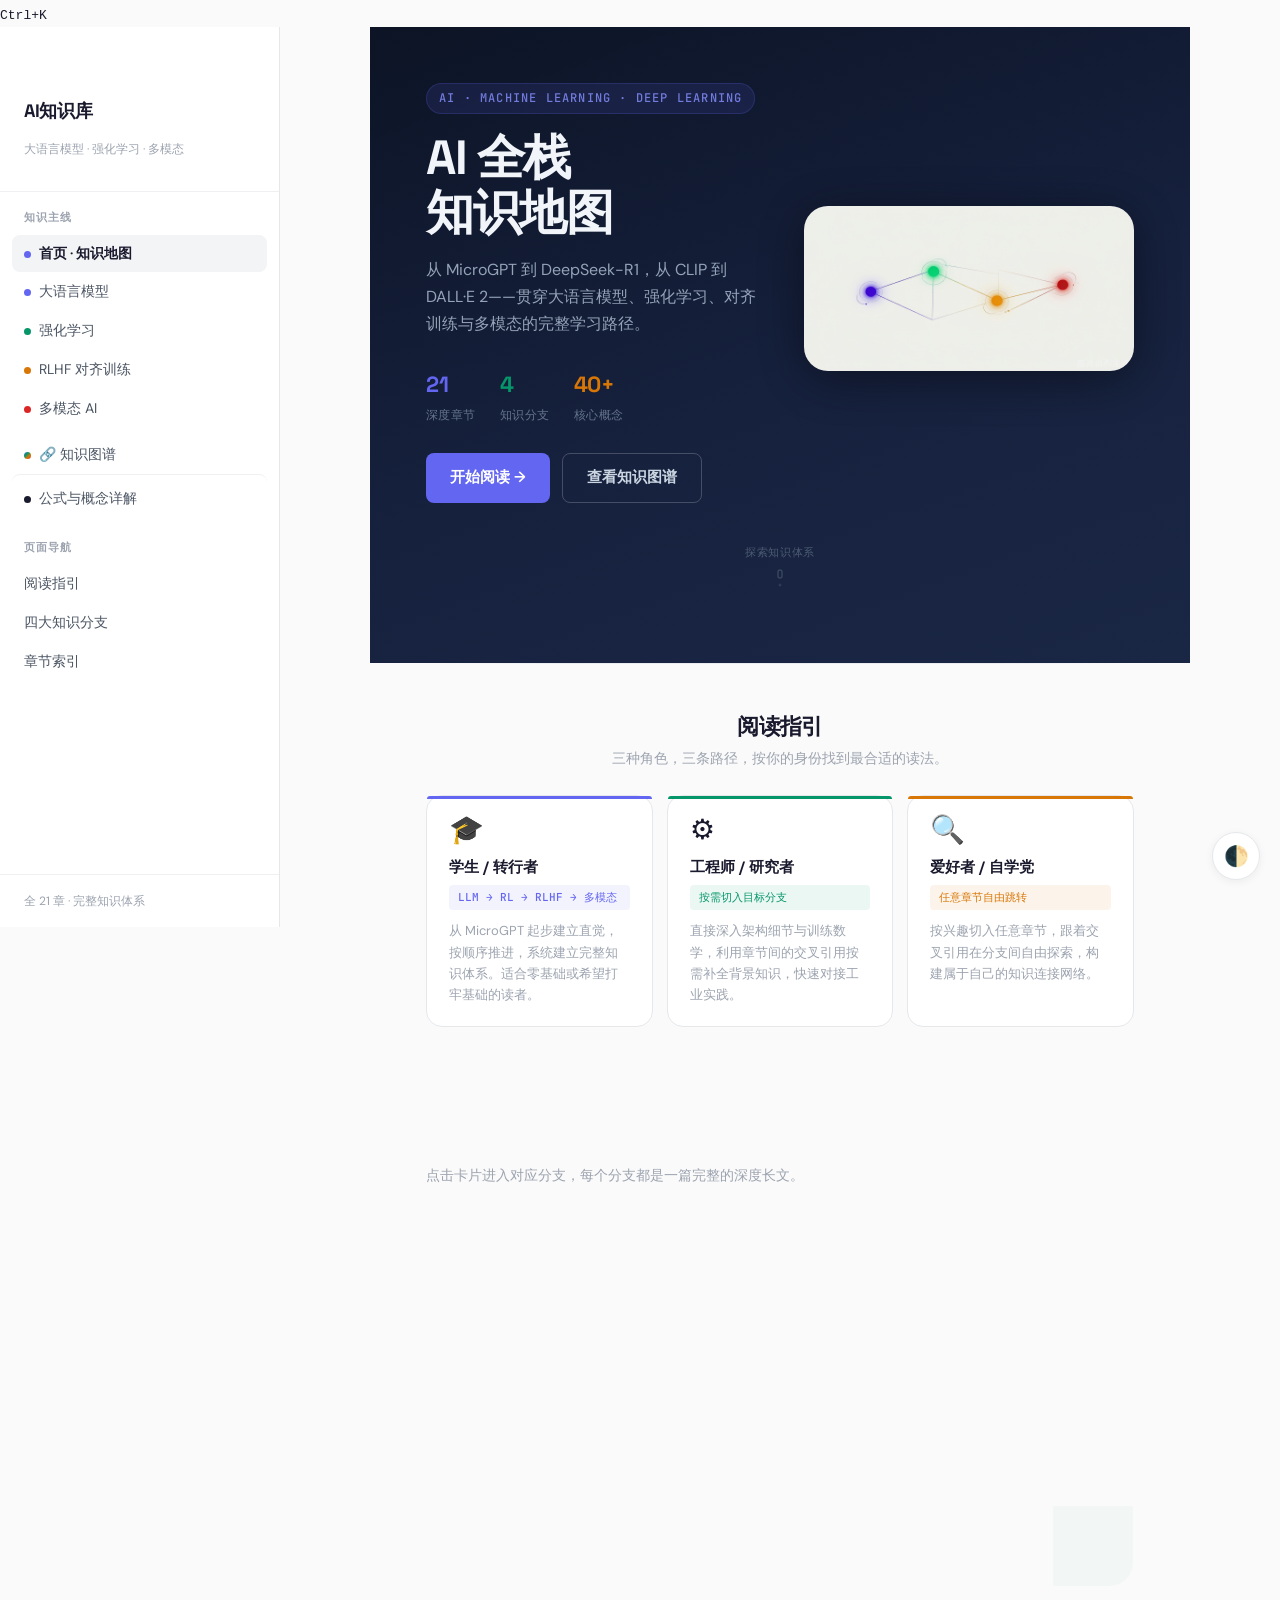
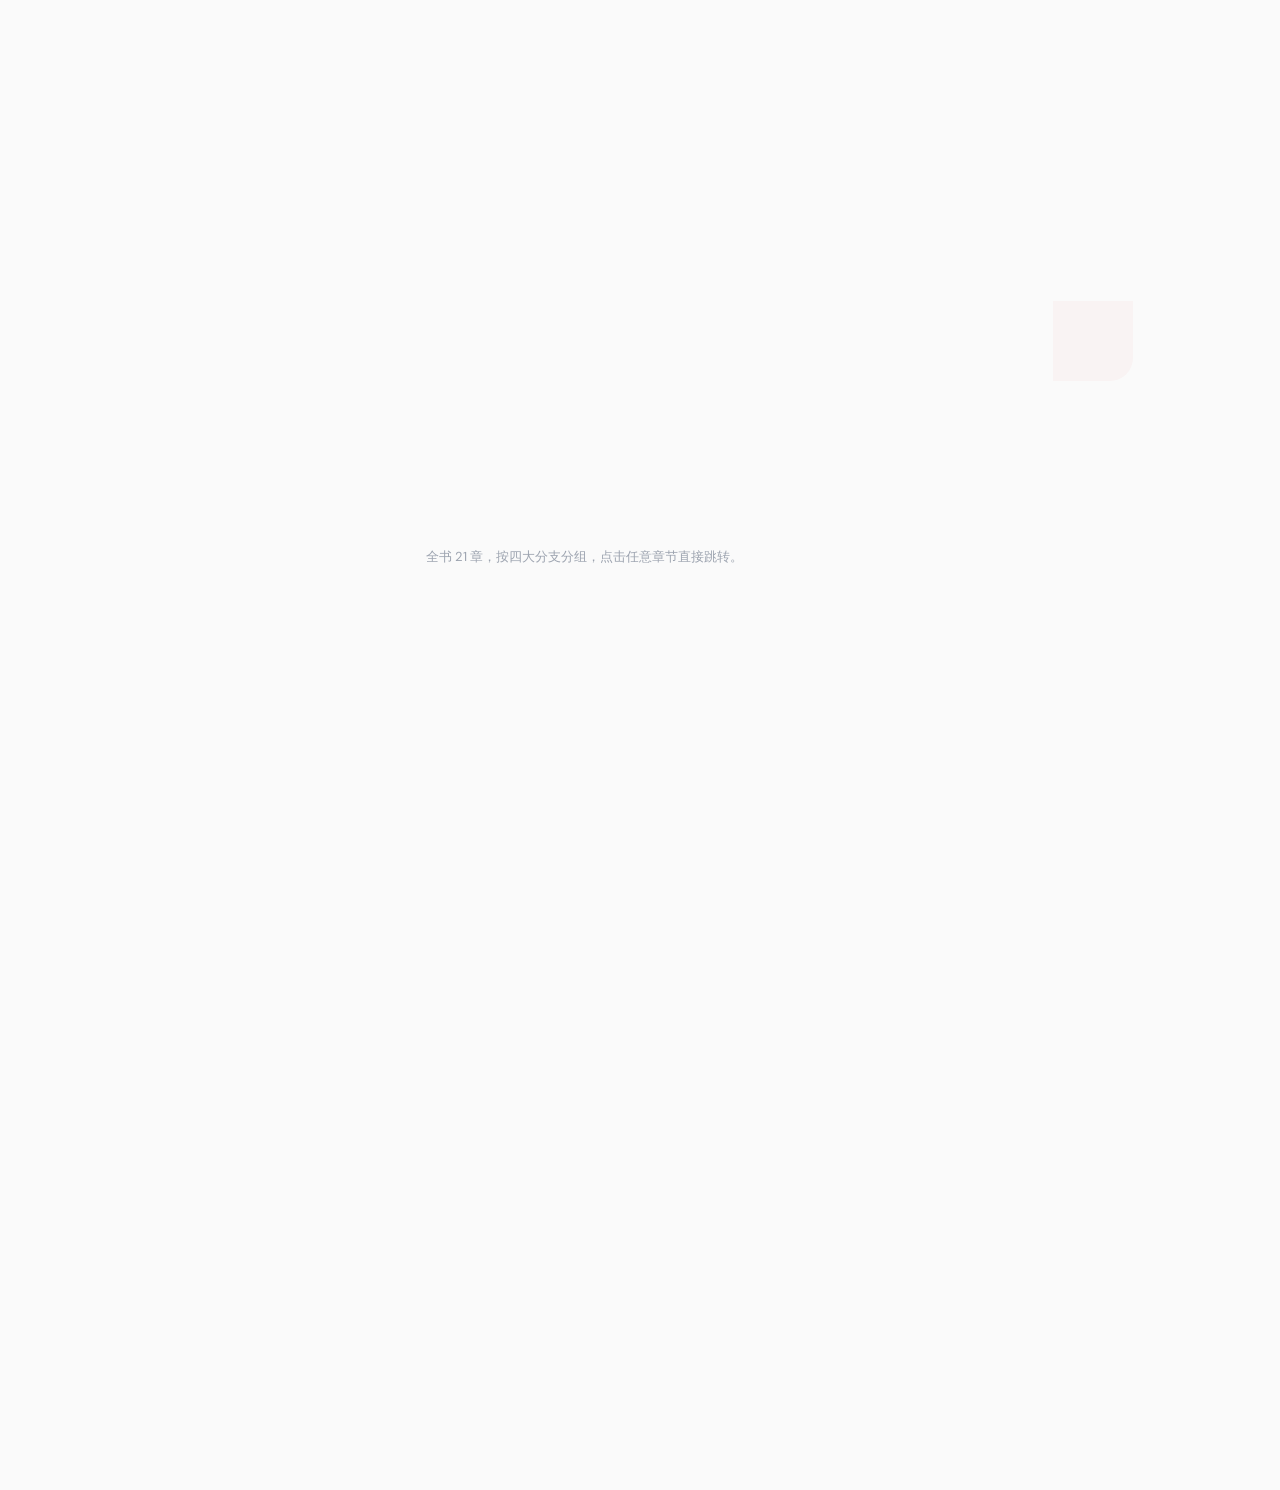
==== commit 35138d32: "优化了知识图谱和首页" ====
--- a/index.html
+++ b/index.html
@@ -46,8 +46,6 @@
       <div class="sidebar-group-title">页面导航</div>
       <a class="sidebar-link" href="#reading-guide">阅读指引</a>
       <a class="sidebar-link" href="#branches">四大知识分支</a>
-      <a class="sidebar-link" href="#connections">训练管线</a>
-      <a class="sidebar-link" href="#glossary">知识要点词典</a>
       <a class="sidebar-link" href="#chapters">章节索引</a>
     </div>
   </nav>
@@ -66,15 +64,15 @@
           <p class="hero-subtitle">从 MicroGPT 到 DeepSeek-R1，从 CLIP 到 DALL·E 2——贯穿大语言模型、强化学习、对齐训练与多模态的完整学习路径。</p>
           <div class="hero-stats">
             <div class="hero-stat">
-              <span class="hero-stat-num">21</span>
+              <span class="hero-stat-num" style="color:var(--c-llm)">21</span>
               <span class="hero-stat-label">深度章节</span>
             </div>
             <div class="hero-stat">
-              <span class="hero-stat-num">4</span>
+              <span class="hero-stat-num" style="color:var(--c-rl)">4</span>
               <span class="hero-stat-label">知识分支</span>
             </div>
             <div class="hero-stat">
-              <span class="hero-stat-num">40+</span>
+              <span class="hero-stat-num" style="color:var(--c-rlhf)">40+</span>
               <span class="hero-stat-label">核心概念</span>
             </div>
           </div>
@@ -89,6 +87,10 @@
           </div>
         </div>
       </section>
+      <div class="hero-scroll-hint">
+        <span>探索知识体系</span>
+        <svg width="16" height="24" viewBox="0 0 16 24"><rect x="6" y="3" width="4" height="8" rx="2" fill="none" stroke="currentColor" stroke-width="1.5" opacity="0.6"/><circle cx="8" cy="18" r="1.5" fill="currentColor" opacity="0.4"/></svg>
+      </div>
     </div>
 
     <hr class="zone-divider">
@@ -98,25 +100,25 @@
     <h3 class="guide-section-title fade-in" id="reading-guide">阅读指引</h3>
     <p class="guide-section-sub">三种角色，三条路径，按你的身份找到最合适的读法。</p>
     <div class="guide-row">
-      <div class="guide-card">
+      <div class="guide-card fade-in" data-guide="llm">
         <div class="guide-head">
-          <span class="guide-dot">🧑‍🎓</span>
+          <span class="guide-icon">🎓</span>
           <span class="guide-label">学生 / 转行者</span>
           <span class="guide-path">LLM → RL → RLHF → 多模态</span>
         </div>
         <p class="guide-desc">从 MicroGPT 起步建立直觉，按顺序推进，系统建立完整知识体系。适合零基础或希望打牢基础的读者。</p>
       </div>
-      <div class="guide-card">
+      <div class="guide-card fade-in" data-guide="rl">
         <div class="guide-head">
-          <span class="guide-dot">💻</span>
+          <span class="guide-icon">⚙️</span>
           <span class="guide-label">工程师 / 研究者</span>
           <span class="guide-path">按需切入目标分支</span>
         </div>
         <p class="guide-desc">直接深入架构细节与训练数学，利用章节间的交叉引用按需补全背景知识，快速对接工业实践。</p>
       </div>
-      <div class="guide-card">
+      <div class="guide-card fade-in" data-guide="rlhf">
         <div class="guide-head">
-          <span class="guide-dot">📚</span>
+          <span class="guide-icon">🔍</span>
           <span class="guide-label">爱好者 / 自学党</span>
           <span class="guide-path">任意章节自由跳转</span>
         </div>
@@ -184,401 +186,20 @@
 
     <!-- ═══════════ ZONE D: REFERENCE ═══════════ -->
     <div class="ref-zone">
-    <!-- ==================== 训练管线 ==================== -->
-    <div class="pipeline-section fade-in" id="connections">
-      <div class="pipeline-header">
-        <h2>训练管线</h2>
-        <p class="pipeline-subtitle">从原始数据到收敛模型，八个紧密咬合的环节——每个步骤展开，看它在四大分支中如何各显神通。</p>
-      </div>
-
-      <div class="pipeline">
-
-        <!-- STEP 1 -->
-        <div class="pipeline-step">
-          <div class="pipeline-step-num" style="background:var(--c-llm)">①</div>
-          <div class="pipeline-step-body">
-            <div class="pipeline-step-title">预处理与分词</div>
-            <div class="pipeline-step-desc">将原始输入转化为模型可处理的离散 token 序列，定义词汇空间。</div>
-            <div class="pipeline-branches">
-              <div class="pipeline-branch" data-branch="llm">
-                <span class="pipeline-branch-dot"></span>
-                <div>
-                  <div class="pipeline-branch-head">LLM</div>
-                  <div class="pipeline-branch-text">BPE 子词切分，构建 token↔ID 词表（Ch1）</div>
-                </div>
-              </div>
-              <div class="pipeline-branch" data-branch="mm">
-                <span class="pipeline-branch-dot"></span>
-                <div>
-                  <div class="pipeline-branch-head">多模态</div>
-                  <div class="pipeline-branch-text">图像分块（Patch）+ 线性投影 = 图像的"分词"（Ch14）</div>
-                </div>
-              </div>
-            </div>
-          </div>
-        </div>
-
-        <div class="pipeline-connector"><svg width="20" height="20" viewBox="0 0 20 20"><path d="M10 2v16M5 11l5 5 5-5" stroke="currentColor" stroke-width="1.5" fill="none" stroke-linecap="round" stroke-linejoin="round"/></svg></div>
-
-        <!-- STEP 2 -->
-        <div class="pipeline-step">
-          <div class="pipeline-step-num" style="background:linear-gradient(135deg,var(--c-llm),var(--c-mm))">②</div>
-          <div class="pipeline-step-body">
-            <div class="pipeline-step-title">嵌入层：离散 → 连续向量</div>
-            <div class="pipeline-step-desc">将离散 token 映射为稠密向量，注入位置信息，进入可微空间。</div>
-            <div class="pipeline-branches">
-              <div class="pipeline-branch" data-branch="llm">
-                <span class="pipeline-branch-dot"></span>
-                <div>
-                  <div class="pipeline-branch-head">LLM</div>
-                  <div class="pipeline-branch-text">wte（词嵌入）+ wpe（位置编码），可学习参数（Ch2–3）</div>
-                </div>
-              </div>
-              <div class="pipeline-branch" data-branch="mm">
-                <span class="pipeline-branch-dot"></span>
-                <div>
-                  <div class="pipeline-branch-head">多模态</div>
-                  <div class="pipeline-branch-text">Patch Embedding（线性投影）+ Position Embedding；CLIP 双塔分别嵌入（Ch14–15）</div>
-                </div>
-              </div>
-              <div class="pipeline-branch" data-branch="mm">
-                <span class="pipeline-branch-dot"></span>
-                <div>
-                  <div class="pipeline-branch-head">扩散</div>
-                  <div class="pipeline-branch-text">时间步嵌入（Timestep Embedding），将扩散时刻 t 编码为向量（Ch17）</div>
-                </div>
-              </div>
-            </div>
-          </div>
-        </div>
-
-        <div class="pipeline-connector"><svg width="20" height="20" viewBox="0 0 20 20"><path d="M10 2v16M5 11l5 5 5-5" stroke="currentColor" stroke-width="1.5" fill="none" stroke-linecap="round" stroke-linejoin="round"/></svg></div>
-
-        <!-- STEP 3 -->
-        <div class="pipeline-step">
-          <div class="pipeline-step-num" style="background:var(--c-llm)">③</div>
-          <div class="pipeline-step-body">
-            <div class="pipeline-step-title">模型架构：前向计算图</div>
-            <div class="pipeline-step-desc">定义从输入到输出的可微计算图，是模型的"骨架"。</div>
-            <div class="pipeline-branches">
-              <div class="pipeline-branch" data-branch="llm">
-                <span class="pipeline-branch-dot"></span>
-                <div>
-                  <div class="pipeline-branch-head">LLM</div>
-                  <div class="pipeline-branch-text">Decoder-Only Transformer：Masked Self-Attention + FFN + 残差 + LayerNorm，L 层（Ch3）</div>
-                </div>
-              </div>
-              <div class="pipeline-branch" data-branch="mm">
-                <span class="pipeline-branch-dot"></span>
-                <div>
-                  <div class="pipeline-branch-head">ViT</div>
-                  <div class="pipeline-branch-text">Encoder-Only Transformer，双向注意力，无因果掩码（Ch14）</div>
-                </div>
-              </div>
-              <div class="pipeline-branch" data-branch="mm">
-                <span class="pipeline-branch-dot"></span>
-                <div>
-                  <div class="pipeline-branch-head">扩散</div>
-                  <div class="pipeline-branch-text">U-Net（卷积 + 注意力混合），非纯 Transformer；DALL·E 2 先验 = Decoder-Only（Ch17,20）</div>
-                </div>
-              </div>
-            </div>
-          </div>
-        </div>
-
-        <div class="pipeline-connector"><svg width="20" height="20" viewBox="0 0 20 20"><path d="M10 2v16M5 11l5 5 5-5" stroke="currentColor" stroke-width="1.5" fill="none" stroke-linecap="round" stroke-linejoin="round"/></svg></div>
-
-        <!-- STEP 4 -->
-        <div class="pipeline-step">
-          <div class="pipeline-step-num" style="background:linear-gradient(135deg,var(--c-llm),var(--c-mm))">④</div>
-          <div class="pipeline-step-body">
-            <div class="pipeline-step-title">前向传播：从嵌入到输出</div>
-            <div class="pipeline-step-desc">输入逐层通过架构，最终投影为可解释的输出分布。</div>
-            <div class="pipeline-branches">
-              <div class="pipeline-branch" data-branch="llm">
-                <span class="pipeline-branch-dot"></span>
-                <div>
-                  <div class="pipeline-branch-head">LLM</div>
-                  <div class="pipeline-branch-text">逐层 Attention→FFN→Norm，lm_head 投影 + Softmax 出 next-token 概率（Ch2–3）</div>
-                </div>
-              </div>
-              <div class="pipeline-branch" data-branch="mm">
-                <span class="pipeline-branch-dot"></span>
-                <div>
-                  <div class="pipeline-branch-head">CLIP</div>
-                  <div class="pipeline-branch-text">文本/图像分别前向 → 点积得相似度 → 对比损失（Ch15）</div>
-                </div>
-              </div>
-              <div class="pipeline-branch" data-branch="mm">
-                <span class="pipeline-branch-dot"></span>
-                <div>
-                  <div class="pipeline-branch-head">扩散</div>
-                  <div class="pipeline-branch-text">输入 (x_t, t) → U-Net → 预测噪声 ε_θ(x_t, t)（Ch17）</div>
-                </div>
-              </div>
-            </div>
-          </div>
-        </div>
-
-        <div class="pipeline-connector"><svg width="20" height="20" viewBox="0 0 20 20"><path d="M10 2v16M5 11l5 5 5-5" stroke="currentColor" stroke-width="1.5" fill="none" stroke-linecap="round" stroke-linejoin="round"/></svg></div>
-
-        <!-- STEP 5 -->
-        <div class="pipeline-step">
-          <div class="pipeline-step-num" style="background:linear-gradient(135deg,var(--c-llm),var(--c-rl))">⑤</div>
-          <div class="pipeline-step-body">
-            <div class="pipeline-step-title">损失计算：定义优化目标</div>
-            <div class="pipeline-step-desc">损失函数决定模型"往哪个方向学"，是训练的灵魂。</div>
-            <div class="pipeline-branches">
-              <div class="pipeline-branch" data-branch="llm">
-                <span class="pipeline-branch-dot"></span>
-                <div>
-                  <div class="pipeline-branch-head">LLM 预训练</div>
-                  <div class="pipeline-branch-text">Cross-Entropy Loss：−Σ y·log(p)，最大化 next-token 似然（Ch2）</div>
-                </div>
-              </div>
-              <div class="pipeline-branch" data-branch="rl">
-                <span class="pipeline-branch-dot"></span>
-                <div>
-                  <div class="pipeline-branch-head">RL</div>
-                  <div class="pipeline-branch-text">策略梯度目标 J(θ)=E[log π·R]；PPO L^CLIP；GRPO 组相对目标（Ch5–9）</div>
-                </div>
-              </div>
-              <div class="pipeline-branch" data-branch="rlhf">
-                <span class="pipeline-branch-dot"></span>
-                <div>
-                  <div class="pipeline-branch-head">RLHF / DPO</div>
-                  <div class="pipeline-branch-text">DPO pairwise loss；PPO-ptx 含 KL 惩罚项；Bradley-Terry 偏好模型（Ch11–13）</div>
-                </div>
-              </div>
-              <div class="pipeline-branch" data-branch="mm">
-                <span class="pipeline-branch-dot"></span>
-                <div>
-                  <div class="pipeline-branch-head">多模态</div>
-                  <div class="pipeline-branch-text">对比损失（CLIP）；MSE ∥ε−ε_θ∥²（扩散）；CE（ViT 分类）（Ch14–17）</div>
-                </div>
-              </div>
-            </div>
-          </div>
-        </div>
-
-        <div class="pipeline-connector"><svg width="20" height="20" viewBox="0 0 20 20"><path d="M10 2v16M5 11l5 5 5-5" stroke="currentColor" stroke-width="1.5" fill="none" stroke-linecap="round" stroke-linejoin="round"/></svg></div>
-
-        <!-- STEP 6 -->
-        <div class="pipeline-step">
-          <div class="pipeline-step-num" style="background:linear-gradient(135deg,var(--c-llm),var(--c-rl))">⑥</div>
-          <div class="pipeline-step-body">
-            <div class="pipeline-step-title">反向传播：链式法则与 autograd</div>
-            <div class="pipeline-step-desc">损失对参数的梯度，沿计算图逆向传递，为优化提供方向。</div>
-            <div class="pipeline-branches">
-              <div class="pipeline-branch" data-branch="llm">
-                <span class="pipeline-branch-dot"></span>
-                <div>
-                  <div class="pipeline-branch-head">LLM / 多模态</div>
-                  <div class="pipeline-branch-text">∂L/∂W 通过 Transformer 所有层回传；PyTorch autograd 自动完成（各章代码隐含）</div>
-                </div>
-              </div>
-              <div class="pipeline-branch" data-branch="rl">
-                <span class="pipeline-branch-dot"></span>
-                <div>
-                  <div class="pipeline-branch-head">RL</div>
-                  <div class="pipeline-branch-text">策略梯度直接对 π_θ 求导；Actor-Critic 同时求价值网络梯度（Ch5）</div>
-                </div>
-              </div>
-            </div>
-          </div>
-        </div>
-
-        <div class="pipeline-connector"><svg width="20" height="20" viewBox="0 0 20 20"><path d="M10 2v16M5 11l5 5 5-5" stroke="currentColor" stroke-width="1.5" fill="none" stroke-linecap="round" stroke-linejoin="round"/></svg></div>
-
-        <!-- STEP 7 -->
-        <div class="pipeline-step">
-          <div class="pipeline-step-num" style="background:linear-gradient(135deg,var(--c-rl),var(--c-rlhf))">⑦</div>
-          <div class="pipeline-step-body">
-            <div class="pipeline-step-title">梯度优化：从 SGD 到 Trust Region</div>
-            <div class="pipeline-step-desc">用梯度更新参数，优化器的进化史 = 训练稳定性的进化史。</div>
-            <div class="pipeline-branches">
-              <div class="pipeline-branch" data-branch="llm">
-                <span class="pipeline-branch-dot"></span>
-                <div>
-                  <div class="pipeline-branch-head">LLM 预训练</div>
-                  <div class="pipeline-branch-text">Adam / AdamW：自适应学习率 + 权重衰减，工业标准优化器（Ch3）</div>
-                </div>
-              </div>
-              <div class="pipeline-branch" data-branch="rl">
-                <span class="pipeline-branch-dot"></span>
-                <div>
-                  <div class="pipeline-branch-head">RL 进化</div>
-                  <div class="pipeline-branch-text">REINFORCE（高方差）→ Baseline → Actor-Critic → GAE（偏差/方差折中）→ PPO-Clip（Trust Region 工程化）→ GRPO（去掉 Critic）（Ch5–9）</div>
-                </div>
-              </div>
-              <div class="pipeline-branch" data-branch="rlhf">
-                <span class="pipeline-branch-dot"></span>
-                <div>
-                  <div class="pipeline-branch-head">RLHF 对齐</div>
-                  <div class="pipeline-branch-text">PPO-ptx：PPO + 预训练梯度项 β·∇logP(x) 防遗忘；DPO 只需 SGD（更简单）（Ch11–13）</div>
-                </div>
-              </div>
-            </div>
-          </div>
-        </div>
-
-        <div class="pipeline-connector"><svg width="20" height="20" viewBox="0 0 20 20"><path d="M10 2v16M5 11l5 5 5-5" stroke="currentColor" stroke-width="1.5" fill="none" stroke-linecap="round" stroke-linejoin="round"/></svg></div>
-
-        <!-- STEP 8 -->
-        <div class="pipeline-step">
-          <div class="pipeline-step-num" style="background:linear-gradient(135deg,var(--c-rl),var(--c-rlhf),var(--c-mm))">⑧</div>
-          <div class="pipeline-step-body">
-            <div class="pipeline-step-title">训练循环与多阶段对齐</div>
-            <div class="pipeline-step-desc">单次更新不够，迭代循环才能收敛；大模型训练往往是多阶段管线。</div>
-            <div class="pipeline-branches">
-              <div class="pipeline-branch" data-branch="llm">
-                <span class="pipeline-branch-dot"></span>
-                <div>
-                  <div class="pipeline-branch-head">LLM 预训练</div>
-                  <div class="pipeline-branch-text">for epoch in epochs: for batch in dataloader: forward → loss → backward → step（Ch3）</div>
-                </div>
-              </div>
-              <div class="pipeline-branch" data-branch="rl">
-                <span class="pipeline-branch-dot"></span>
-                <div>
-                  <div class="pipeline-branch-head">RL 训练循环</div>
-                  <div class="pipeline-branch-text">Rollout（采样轨迹）→ GAE（算优势）→ Update（多轮 PPO 更新）→ 重复，直到策略收敛（Ch6–7）</div>
-                </div>
-              </div>
-              <div class="pipeline-branch" data-branch="rlhf">
-                <span class="pipeline-branch-dot"></span>
-                <div>
-                  <div class="pipeline-branch-head">RLHF 三阶段</div>
-                  <div class="pipeline-branch-text">SFT（监督微调）→ RM（训练奖励模型）→ PPO（强化学习对齐）；DPO 可跳过 RM（Ch10–13）</div>
-                </div>
-              </div>
-              <div class="pipeline-branch" data-branch="mm">
-                <span class="pipeline-branch-dot"></span>
-                <div>
-                  <div class="pipeline-branch-head">扩散训练/采样</div>
-                  <div class="pipeline-branch-text">训练：采样噪声→加噪→预测噪声→MSE；采样：T 步反向去噪链（Ch17–18）</div>
-                </div>
-              </div>
-            </div>
-          </div>
-        </div>
-
-      </div>
-    </div>
-
-    <!-- Formula CTA -->
-    <a href="derivations.html" class="formula-cta">
-      <div class="formula-cta-icon">∑</div>
-      <div class="formula-cta-body">
-        <h4>公式与概念详解</h4>
-        <p>交叉熵损失、Attention 矩阵乘法、REINFORCE 梯度估计、PPO 替代目标、DDPM 逆向过程… 所有关键公式的完整推导，集中在一页。</p>
-      </div>
-      <div class="formula-cta-arrow">→</div>
-    </a>
-
-    <!-- ============================ 知识要点词典 ============================ -->
-    <h2 class="section-title fade-in" id="glossary" style="font-size:22px;font-weight:700;margin:48px 0 6px;">知识要点词典</h2>
-    <p style="color:var(--ink-3);font-size:13px;margin:0 0 20px;">40 个核心术语，按四大分支整理，附带精确定义和对应章节。</p>
-    <style>
-      .dict-stack { display:flex; flex-direction:column; gap:16px; margin:0 0 48px; }
-      .dict-card { background:var(--bg-card); border:1px solid var(--border); border-radius:var(--r-lg); padding:20px 24px 14px; transition:border-color .2s, box-shadow .2s; }
-      .dict-card:hover { border-color:var(--ink-3); box-shadow:0 2px 12px rgba(0,0,0,0.05); }
-      .dict-card h4 { margin:0 0 12px; font-size:14px; font-weight:700; display:flex; align-items:center; gap:8px; padding-bottom:10px; border-bottom:1px solid var(--border-soft); }
-      .dict-card h4 .dot { width:8px; height:8px; border-radius:50%; flex-shrink:0; }
-      .dict-list { display:grid; grid-template-columns:1fr 1fr; gap:0; margin:0; padding:0; list-style:none; }
-      .dict-list li { display:flex; align-items:flex-start; gap:10px; padding:8px 0; border-bottom:1px solid var(--border-soft); }
-      .dict-list li:last-child { border-bottom:none; }
-      .dict-list li:nth-last-child(2):nth-child(odd) { border-bottom:none; }
-      .dict-term { font-family:var(--font-mono); font-weight:700; font-size:11px; color:#fff; padding:2px 8px; border-radius:4px; white-space:nowrap; flex-shrink:0; line-height:1.8; }
-      .dict-def { color:var(--ink-2); font-size:12.5px; line-height:1.55; }
-      .dict-def .ref { color:var(--ink-3); font-size:11px; margin-left:3px; font-family:var(--font-mono); }
-      @media(max-width:680px){ .dict-list { grid-template-columns:1fr; } }
-    </style>
-    <div class="dict-stack">
-
-      <!-- LLM -->
-      <div class="dict-card fade-in">
-        <h4><span class="dot" style="background:var(--c-llm)"></span>大语言模型 · LLM</h4>
-        <ul class="dict-list">
-          <li><span class="dict-term" style="background:var(--c-llm)">BPE</span><span class="dict-def">Byte-Pair Encoding：从语料中统计子词频率，迭代合并最高频字节对，构建紧凑词表，解决 OOV 问题<span class="ref">（Ch1）</span></span></li>
-          <li><span class="dict-term" style="background:var(--c-llm)">Embedding</span><span class="dict-def">可学习的查找表 wte ∈ ℝ<sup>|V|×d</sup>，把离散 token ID 映射为连续稠密向量，是模型"理解"文字的第一步<span class="ref">（Ch2–3）</span></span></li>
-          <li><span class="dict-term" style="background:var(--c-llm)">Self-Attention</span><span class="dict-def">Attention(Q,K,V)=softmax(QK<sup>T</sup>/√d)V，让每个 token 看到序列中所有其他 token，是 Transformer 的核心<span class="ref">（Ch3）</span></span></li>
-          <li><span class="dict-term" style="background:var(--c-llm)">Multi-Head</span><span class="dict-def">将 Q/K/V 分成 h 组独立投影，并行计算 h 个注意力头，捕获不同语义子空间的关系<span class="ref">（Ch3）</span></span></li>
-          <li><span class="dict-term" style="background:var(--c-llm)">FFN</span><span class="dict-def">每层 Transformer 两次线性变换 + GELU 激活：FFN(x)=W<sub>2</sub>·GELU(W<sub>1</sub>·x)，提供大部分模型参数和非线性<span class="ref">（Ch3）</span></span></li>
-          <li><span class="dict-term" style="background:var(--c-llm)">LayerNorm</span><span class="dict-def">沿特征维度做标准化：x̂=(x−μ)/σ，再仿射变换 y=γx̂+β，稳定深层网络训练，Post-LN 放每层末尾<span class="ref">（Ch3）</span></span></li>
-          <li><span class="dict-term" style="background:var(--c-llm)">Cross-Entropy</span><span class="dict-def">CE=−Σ<sub>i</sub>y<sub>i</sub>log(p<sub>i</sub>)，在语言模型中 y 是 one-hot 目标 token，等价于最大化正确 token 的对数似然<span class="ref">（Ch2）</span></span></li>
-          <li><span class="dict-term" style="background:var(--c-llm)">Softmax</span><span class="dict-def">将任意实向量 z 映射为概率分布：softmax(z)<sub>i</sub>=e<sup>z<sub>i</sub></sup>/Σe<sup>z<sub>j</sub></sup>，语言模型中作用在 logits 上得到下一个 token 概率<span class="ref">（Ch2）</span></span></li>
-          <li><span class="dict-term" style="background:var(--c-llm)">RoPE</span><span class="dict-def">旋转位置编码：用旋转矩阵对 q,k 注入相对位置信息，外推性好，是 LLaMA 等现代 LLM 的标准选择<span class="ref">（Ch3）</span></span></li>
-          <li><span class="dict-term" style="background:var(--c-llm)">Autoregressive</span><span class="dict-def">自回归：模型一次预测一个 token，把上一步的输出拼回输入，循环直到生成结束符，是 GPT 系列的生成方式<span class="ref">（Ch2–3）</span></span></li>
-        </ul>
-      </div>
-
-      <!-- RL -->
-      <div class="dict-card fade-in">
-        <h4><span class="dot" style="background:var(--c-rl)"></span>强化学习 · RL</h4>
-        <ul class="dict-list">
-          <li><span class="dict-term" style="background:var(--c-rl)">MDP</span><span class="dict-def">马尔可夫决策过程 (S,A,P,R,γ)：形式化描述"状态→动作→奖励→下一状态"的交互循环，是 RL 的数学基础<span class="ref">（Ch4）</span></span></li>
-          <li><span class="dict-term" style="background:var(--c-rl)">Bellman Eq.</span><span class="dict-def">价值函数的递归定义：V<sup>π</sup>(s)=E<sub>a∼π</sub>[R(s,a)+γ·V<sup>π</sup>(s′)]，是动态规划和价值迭代的理论核心<span class="ref">（Ch4）</span></span></li>
-          <li><span class="dict-term" style="background:var(--c-rl)">Q-Learning</span><span class="dict-def">经典的 TD 学习算法：用 Q 表存储状态-动作价值，通过时序差分更新，off-policy，收敛到最优 Q*<span class="ref">（Ch4）</span></span></li>
-          <li><span class="dict-term" style="background:var(--c-rl)">DQN</span><span class="dict-def">Deep Q-Network：用神经网络替代 Q 表，配合 Experience Replay（打破相关性）和 Target Network（稳定目标），在 Atari 上超越人类<span class="ref">（Ch4）</span></span></li>
-          <li><span class="dict-term" style="background:var(--c-rl)">Policy Gradient</span><span class="dict-def">直接优化策略参数：∇J(θ)=E<sub>τ∼π<sub>θ</sub></sub>[∇log π<sub>θ</sub>(a|s)·R(τ)]，用回合总回报作为基线Free 的梯度方向<span class="ref">（Ch5）</span></span></li>
-          <li><span class="dict-term" style="background:var(--c-rl)">Actor-Critic</span><span class="dict-def">Actor（策略网络）输出动作，Critic（价值网络）估计状态价值做基线，两者联合训练降低策略梯度的方差<span class="ref">（Ch5）</span></span></li>
-          <li><span class="dict-term" style="background:var(--c-rl)">GAE</span><span class="dict-def">Generalized Advantage Estimation：Â<sub>t</sub><sup>GAE</sup>=Σ(γλ)<sup>l</sup>δ<sub>t+l</sub>，λ∈[0,1] 在偏差（TD(0)）与方差（MC）间平滑折中<span class="ref">（Ch5）</span></span></li>
-          <li><span class="dict-term" style="background:var(--c-rl)">PPO-Clip</span><span class="dict-def">Proximal Policy Optimization：用 clip 函数限制重要性采样比率 r<sub>t</sub>(θ)∈[1−ε,1+ε]，是 Trust Region 的简洁工程实现，ChatGPT 的训练算法<span class="ref">（Ch6–8）</span></span></li>
-          <li><span class="dict-term" style="background:var(--c-rl)">GRPO</span><span class="dict-def">Group Relative Policy Optimization：对每个 prompt 采样 G 个回答，用组内相对排序替代 Critic 网络，省去价值函数估计，降低内存<span class="ref">（Ch9）</span></span></li>
-          <li><span class="dict-term" style="background:var(--c-rl)">Trust Region</span><span class="dict-def">信赖域：约束策略更新幅度 D<sub>KL</sub>(π<sub>old</sub>‖π<sub>new</sub>)≤δ，防止单次更新破坏已学行为，TRPO 用共轭梯度精确求解，PPO 用 clip 近似<span class="ref">（Ch8）</span></span></li>
-        </ul>
-      </div>
-
-      <!-- RLHF -->
-      <div class="dict-card fade-in">
-        <h4><span class="dot" style="background:var(--c-rlhf)"></span>RLHF 对齐训练</h4>
-        <ul class="dict-list">
-          <li><span class="dict-term" style="background:var(--c-rlhf)">SFT</span><span class="dict-def">Supervised Fine-Tuning：在高质量 (prompt, response) 对上做有监督训练，让模型学会"按指令回答"的基本格式<span class="ref">（Ch10）</span></span></li>
-          <li><span class="dict-term" style="background:var(--c-rlhf)">RM</span><span class="dict-def">Reward Model：一个 Transformer 末尾加标量头，对同一 prompt 的两个回答打分 r<sub>θ</sub>(x,y)，训练目标是让高分回答排序靠前<span class="ref">（Ch10）</span></span></li>
-          <li><span class="dict-term" style="background:var(--c-rlhf)">PPO-ptx</span><span class="dict-def">PPO for LLM：在 PPO 目标上加预训练梯度项 β·log P<sub>ref</sub>(x)，防止模型在对齐训练中遗忘通用语言能力<span class="ref">（Ch12）</span></span></li>
-          <li><span class="dict-term" style="background:var(--c-rlhf)">KL Penalty</span><span class="dict-def">在 PPO 目标中加入 −β·D<sub>KL</sub>(π<sub>ref</sub>‖π<sub>θ</sub>)，约束当前策略不偏离参考模型太远，是防止"奖励黑客"的关键<span class="ref">（Ch12）</span></span></li>
-          <li><span class="dict-term" style="background:var(--c-rlhf)">DPO</span><span class="dict-def">Direct Preference Optimization：在 Bradley-Terry 模型下推导出的封闭解，把 RLHF 的三阶段压缩成一个 SGD 分类 loss，无需 RM 和 PPO<span class="ref">（Ch11）</span></span></li>
-          <li><span class="dict-term" style="background:var(--c-rlhf)">Bradley-Terry</span><span class="dict-def">P(y<sub>w</sub>≻y<sub>l</sub>)=σ(r(y<sub>w</sub>)−r(y<sub>l</sub>))：用 sigmoid 建模人类对两个回答的偏好概率，是 RLHF 和 DPO 的共同理论基础<span class="ref">（Ch11）</span></span></li>
-          <li><span class="dict-term" style="background:var(--c-rlhf)">Rejection Samp.</span><span class="dict-def">拒绝采样微调：对每个 prompt 生成 K 个回答，用 RM 打分保留前 N 个，用这些高质量样本做 SFT，是 PPO 前的朴素对齐方法<span class="ref">（Ch10）</span></span></li>
-          <li><span class="dict-term" style="background:var(--c-rlhf)">GRPO-LLM</span><span class="dict-def">把 GRPO 用于 LLM 对齐：对每个 prompt 采样 G 个回答，用 RM 打分后计算组内相对优势，无需单独训练 RM（DeepSeek-R1 做法）<span class="ref">（Ch13）</span></span></li>
-          <li><span class="dict-term" style="background:var(--c-rlhf)">DeepSeek-R1</span><span class="dict-def">用 GRPO 做推理对齐的旗舰模型：先 SFT 冷启动，再做多轮 GRPO，让模型自发产生"链式思考"和自检行为<span class="ref">（Ch13）</span></span></li>
-          <li><span class="dict-term" style="background:var(--c-rlhf)">InstructGPT</span><span class="dict-def">OpenAI 的三阶段对齐管线：SFT（教格式）→ RM（学偏好）→ PPO（强化对齐），是 RLHF 在 LLM 上的第一次成功实践<span class="ref">（Ch12）</span></span></li>
-        </ul>
-      </div>
-
-      <!-- Multimodal -->
-      <div class="dict-card fade-in">
-        <h4><span class="dot" style="background:var(--c-mm)"></span>多模态 AI</h4>
-        <ul class="dict-list">
-          <li><span class="dict-term" style="background:var(--c-mm)">ViT</span><span class="dict-def">Vision Transformer：把图像切成 N 个 P×P patch，每个 patch 展平后线性投影为 token，像处理文本一样处理图像，分类用在 [CLS] token 上<span class="ref">（Ch14）</span></span></li>
-          <li><span class="dict-term" style="background:var(--c-mm)">Patch Embed.</span><span class="dict-def">图像块嵌入：将每个 P×P×3 的 patch 展平为 P²·3 维向量，再经可学习线性层 E∈ℝ<sup>(P²·3)×d</sup> 投影为 d 维 token<span class="ref">（Ch14）</span></span></li>
-          <li><span class="dict-term" style="background:var(--c-mm)">CLIP</span><span class="dict-def">Contrastive Language-Image Pre-training：用双塔（文本 Transformer + 图像 ViT）做对比学习，把匹配的图文对拉近距离，是多模态的基础预训练范式<span class="ref">（Ch15）</span></span></li>
-          <li><span class="dict-term" style="background:var(--c-mm)">Contrastive</span><span class="dict-def">对比损失 L=−log[exp(sim(i,t)/τ)/Σexp(sim/τ)]：分子是匹配对的相似度，分母是所有对的相似度之和，训练目标是让对角线元素最大<span class="ref">（Ch15）</span></span></li>
-          <li><span class="dict-term" style="background:var(--c-mm)">ClipCap</span><span class="dict-def">用 CLIP 提取图像嵌入，映射为少量"前缀 token"，拼在文本前面输入 GPT-2，让语言模型以图像为上下文继续生成，实现图像描述<span class="ref">（Ch16）</span></span></li>
-          <li><span class="dict-term" style="background:var(--c-mm)">DDPM</span><span class="dict-def">Denoising Diffusion Probabilistic Model：前向 T 步逐渐加高斯噪声至纯噪，反向用 U-Net 学 p<sub>θ</sub>(x<sub>t−1</sub>|x<sub>t</sub>)，训练目标是预测所加噪声 ε<span class="ref">（Ch17–18）</span></span></li>
-          <li><span class="dict-term" style="background:var(--c-mm)">CFG</span><span class="dict-def">Classifier-Free Guidance：ε̂ = ε<sub>θ</sub>(x<sub>t</sub>) + w·[ε<sub>θ</sub>(x<sub>t</sub>,c)−ε<sub>θ</sub>(x<sub>t</sub>,∅)]，在条件生成和无条件生成之间做线性外推，w 越大图像与提示越一致（但可能过饱和）<span class="ref">（Ch19）</span></span></li>
-          <li><span class="dict-term" style="background:var(--c-mm)">U-Net</span><span class="dict-def">扩散模型的骨干网络：编码器逐级下采样 + 解码器上采样 + 跳跃连接（skip connection）保留细节，每个残差块里嵌有时间步嵌入，是 DDPM 的标准架构<span class="ref">（Ch18）</span></span></li>
-          <li><span class="dict-term" style="background:var(--c-mm)">DALL·E 2</span><span class="dict-def">两阶段文生图：先训 CLIP Prior（把文本嵌入映射到图像嵌入空间），再用扩散 Decoder（Glide）从图像嵌入生成像素，实现"文本→图像"的完整管线<span class="ref">（Ch20）</span></span></li>
-          <li><span class="dict-term" style="background:var(--c-mm)">Stable Diff.</span><span class="dict-def">Stable Diffusion：在 VAE 的潜空间（而非像素空间）做扩散，U-Net 输入通道数大幅降低，在相同质量下提速 4–8×，是文生图的主流方案<span class="ref">（Ch19）</span></span></li>
-        </ul>
-      </div>
-
-    </div>
 
     <!-- Chapter Index: 2-column grid -->
     <h2 class="section-title fade-in" id="chapters" style="font-size:22px;font-weight:700;margin:48px 0 6px;">章节索引</h2>
     <p style="color:var(--ink-3);font-size:13px;margin:0 0 18px;">全书 21 章，按四大分支分组，点击任意章节直接跳转。</p>
     <div class="chapter-grid">
 
-      <div class="chapter-group">
+      <div class="chapter-group fade-in">
         <div class="chapter-group-title">🤖 第一部分：大语言模型（LLM）</div>
         <a href="llm.html#microgpt"><span class="chapter-num">01</span> MicroGPT — 最小的 GPT</a>
         <a href="llm.html#llm-intro"><span class="chapter-num">02</span> LLM 简介 — 预测下一个 Token</a>
         <a href="llm.html#gpt2"><span class="chapter-num">03</span> GPT-2 架构细节与实现</a>
       </div>
 
-      <div class="chapter-group">
+      <div class="chapter-group fade-in">
         <div class="chapter-group-title">🎮 第二部分：强化学习（RL）</div>
         <a href="rl.html#rl-intro"><span class="chapter-num">04</span> RL 基础 — MDP 与贝尔曼方程</a>
         <a href="rl.html#policy-gradient"><span class="chapter-num">05</span> 策略梯度法 — 五代进化</a>
@@ -587,7 +208,7 @@
         <a href="rl.html#grpo"><span class="chapter-num">09</span> GRPO 组相对策略优化</a>
       </div>
 
-      <div class="chapter-group">
+      <div class="chapter-group fade-in">
         <div class="chapter-group-title">🎯 第三部分：RLHF 对齐训练</div>
         <a href="rlhf.html#training-overview"><span class="chapter-num">10</span> LLM 训练全貌概述</a>
         <a href="rlhf.html#dpo"><span class="chapter-num">11</span> DPO 直接偏好优化</a>
@@ -595,7 +216,7 @@
         <a href="rlhf.html#grpo-llm"><span class="chapter-num">13</span> GRPO 微调 — 复刻 DeepSeek-R1</a>
       </div>
 
-      <div class="chapter-group">
+      <div class="chapter-group fade-in">
         <div class="chapter-group-title">🖼️ 第四部分：多模态 AI</div>
         <a href="multimodal.html#vit"><span class="chapter-num">14</span> ViT — 视觉 Transformer</a>
         <a href="multimodal.html#clip"><span class="chapter-num">15</span> CLIP — 图文对比学习</a>
--- a/style.css
+++ b/style.css
@@ -596,6 +596,30 @@
   letter-spacing: 0.04em;
 }
 .hero-actions { display: flex; gap: 12px; flex-wrap: wrap; }
+.hero-scroll-hint {
+  display: flex;
+  flex-direction: column;
+  align-items: center;
+  gap: 6px;
+  margin-top: 40px;
+  color: #64748b;
+  font-family: var(--font-mono);
+  font-size: 11px;
+  letter-spacing: 0.06em;
+  opacity: 0.7;
+  animation: hero-scroll-pulse 2.5s ease-in-out infinite;
+}
+.hero-scroll-hint svg {
+  animation: hero-scroll-bounce 2s ease-in-out infinite;
+}
+@keyframes hero-scroll-pulse {
+  0%, 100% { opacity: 0.5; }
+  50% { opacity: 0.85; }
+}
+@keyframes hero-scroll-bounce {
+  0%, 100% { transform: translateY(0); }
+  50% { transform: translateY(4px); }
+}
 .hero-zone .btn-primary {
   background: var(--c-llm);
   color: #fff;
@@ -737,13 +761,18 @@
   content: '';
   position: absolute;
   top: 0; left: 0; right: 0;
-  height: 2px;
+  height: 3px;
   border-radius: var(--r-lg) var(--r-lg) 0 0;
   background: var(--border);
-}
+  transition: height 0.2s;
+}
+.guide-card:hover::before { height: 4px; }
 .guide-card:nth-child(1)::before { background: var(--c-llm); }
 .guide-card:nth-child(2)::before { background: var(--c-rl); }
 .guide-card:nth-child(3)::before { background: var(--c-rlhf); }
+.guide-card[data-guide="llm"] .guide-path { background: rgba(99,102,241,0.08); color: var(--c-llm); }
+.guide-card[data-guide="rl"] .guide-path { background: rgba(5,150,105,0.08); color: var(--c-rl); }
+.guide-card[data-guide="rlhf"] .guide-path { background: rgba(217,119,6,0.08); color: var(--c-rlhf); }
 .guide-head {
   display: flex;
   flex-direction: column;
@@ -751,6 +780,12 @@
   margin-bottom: 10px;
 }
 .guide-dot { font-size: 22px; margin-bottom: 4px; line-height: 1; }
+.guide-icon {
+  font-size: 28px;
+  margin-bottom: 6px;
+  line-height: 1;
+  display: block;
+}
 .guide-label {
   font-family: var(--font-display);
   font-weight: 700;
@@ -956,6 +991,11 @@
   border-top: 3px solid var(--border);
   position: relative;
   overflow: hidden;
+  transition: box-shadow 0.2s, transform 0.2s;
+}
+.chapter-group:hover {
+  box-shadow: var(--shadow-md);
+  transform: translateY(-1px);
 }
 .chapter-group:nth-child(1) { border-top-color: var(--c-llm); }
 .chapter-group:nth-child(2) { border-top-color: var(--c-rl); }
@@ -1204,35 +1244,40 @@
 .deriv-index {
   display: grid;
   grid-template-columns: repeat(4, 1fr);
-  gap: 12px;
-  margin: 24px 0 40px;
+  gap: 14px;
+  margin: 28px 0 44px;
 }
 .deriv-index-col {
   background: var(--bg-card);
   border: 1px solid var(--border);
-  border-radius: var(--r-md);
+  border-radius: var(--r-lg);
   overflow: hidden;
+  transition: box-shadow 0.2s;
+}
+.deriv-index-col:hover {
+  box-shadow: var(--shadow-sm);
 }
 .deriv-index-head {
   font-family: var(--font-mono);
-  font-size: 11px;
+  font-size: 12px;
   font-weight: 700;
   color: #fff;
-  padding: 6px 14px;
+  padding: 8px 14px;
   letter-spacing: 0.06em;
   text-align: center;
 }
 .deriv-index-col a {
   display: block;
-  padding: 7px 14px;
+  padding: 8px 14px;
   font-size: 13px;
   color: var(--ink-2);
   border-top: 1px solid var(--border-soft);
   transition: background 0.15s, padding-left 0.15s, color 0.15s;
+  text-decoration: none;
 }
 .deriv-index-col a:hover {
   background: var(--bg-soft);
-  padding-left: 20px;
+  padding-left: 18px;
   color: var(--ink);
 }
 @media (max-width: 768px) {
@@ -1240,6 +1285,11 @@
 }
 @media (max-width: 480px) {
   .deriv-index { grid-template-columns: 1fr; }
+}
+
+body.dark .deriv-index-col {
+  background: var(--bg-card);
+  border-color: var(--border);
 }
 
 /* --- Graph Legend (knowledge-graph.html) --- */
@@ -1424,17 +1474,6 @@
 .theme-toggle:hover { transform: scale(1.1); }
 
 /* --- Dark Mode --- */
-body.dark {
-  --ink: #f3f4f6;
-  --ink-2: #d1d5db;
-  --ink-3: #9ca3af;
-  --bg: #111827;
-  --bg-card: #1f2937;
-  --bg-soft: #374151;
-  --bg-code: #0f172a;
-  --border: #374151;
-  --border-soft: #4b5563;
-}
 
 /* --- Scroll-triggered Entry Animations --- */
 .fade-in {
@@ -1649,30 +1688,83 @@
 }
 
 /* --- Derivations Section Rhythm (derivations.html) --- */
-.deriv-section {
-  margin-bottom: 48px;
-}
-.deriv-section h2 {
-  font-size: 22px;
-  margin: 0 0 6px;
-}
-.deriv-def {
-  font-size: 13px;
-  color: var(--ink-3);
-  margin: 0 0 16px;
-  padding: 8px 14px;
+.deriv-main .section {
+  margin-bottom: 56px;
+  scroll-margin-top: 80px;
+}
+
+/* Step headings */
+.deriv-main .section h3 {
+  display: flex;
+  align-items: center;
+  gap: 10px;
+  font-size: 15px;
+  font-weight: 700;
+  margin: 28px 0 10px;
+  color: var(--ink);
+}
+.deriv-main .section h3::before {
+  content: '';
+  width: 6px; height: 6px;
+  border-radius: 50%;
+  background: var(--ink-3);
+  flex-shrink: 0;
+}
+
+/* Sub-step heading */
+.deriv-main .section h4 {
+  font-size: 14px;
+  font-weight: 600;
+  margin: 20px 0 8px;
+  color: var(--ink);
+  padding-left: 12px;
+  border-left: 3px solid var(--border);
+}
+
+/* Enhanced math blocks */
+.deriv-main .math-block {
   background: var(--bg-soft);
-  border-radius: var(--r-sm);
   border-left: 3px solid var(--border);
-  line-height: 1.6;
-}
-.deriv-section.deriv-llm .deriv-def { border-left-color: var(--c-llm); }
-.deriv-section.deriv-rl .deriv-def { border-left-color: var(--c-rl); }
-.deriv-section.deriv-rlhf .deriv-def { border-left-color: var(--c-rlhf); }
-.deriv-section.deriv-mm .deriv-def { border-left-color: var(--c-mm); }
-.deriv-back {
+  border-radius: 0 var(--r-sm) var(--r-sm) 0;
+  padding: 14px 18px;
+  margin: 12px 0 16px;
+  font-size: 14px;
+  line-height: 1.75;
+  overflow-x: auto;
+}
+.deriv-main .math-block strong {
+  color: var(--ink);
+}
+
+/* Derivation step list */
+.deriv-main .section ul {
+  margin: 8px 0 16px;
+  padding-left: 20px;
+  color: var(--ink-2);
+  font-size: 13.5px;
+  line-height: 1.7;
+}
+.deriv-main .section ul li { margin-bottom: 4px; }
+.deriv-main .section ul li strong { color: var(--ink); }
+
+/* Regular paragraphs in derivations */
+.deriv-main .section > p {
+  font-size: 14px;
+  line-height: 1.7;
+  color: var(--ink-2);
+  margin: 8px 0 12px;
+}
+
+/* Callout boxes */
+.deriv-main .callout {
+  margin: 20px 0 24px;
+  border-radius: var(--r-md);
+}
+
+/* Back links */
+.deriv-main .deriv-back {
   display: inline-block;
-  margin-top: 16px;
+  margin-top: 12px;
   font-size: 12px;
   font-family: var(--font-mono);
   color: var(--ink-3);
@@ -1683,15 +1775,37 @@
   transition: all 0.15s;
   text-decoration: none;
 }
-.deriv-back:hover {
+.deriv-main .deriv-back:hover {
   color: var(--ink);
   background: var(--bg-card);
   border-color: var(--border);
 }
-.deriv-section-sep {
-  border: none;
-  border-top: 1px solid var(--border-soft);
-  margin: 0 0 40px;
+
+/* Code blocks */
+.deriv-main .code-block {
+  margin: 12px 0 16px;
+}
+
+/* Chapter separator */
+.deriv-main .chapter-sep {
+  height: 1px;
+  background: var(--border-soft);
+  margin: 48px 0 40px;
+}
+
+/* Dark mode */
+body.dark .deriv-main .math-block {
+  border-left-color: var(--border);
+}
+body.dark .deriv-main .section h3::before {
+  background: var(--ink-3);
+}
+
+/* Responsive */
+@media (max-width: 680px) {
+  .deriv-main .math-block { font-size: 13px; padding: 12px 14px; }
+  .deriv-main .section h3 { font-size: 14px; }
+  .deriv-main .section h4 { font-size: 13px; }
 }
 
 /* --- Pipeline (homepage 训练管线 — 新版) --- */
@@ -1902,6 +2016,9 @@
   --bg-soft: #162032;
   --border: #2d3f55;
   --border-soft: #233044;
+  --shadow-sm: 0 1px 2px rgba(0,0,0,0.2);
+  --shadow-md: 0 2px 8px rgba(0,0,0,0.3);
+  --shadow-lg: 0 8px 24px rgba(0,0,0,0.35);
 }
 body.dark .pipeline-step-num {
   box-shadow: 0 0 0 3px var(--bg-card), 0 0 0 4px var(--border);
@@ -1918,3 +2035,131 @@
   background: var(--bg-card);
   border-color: var(--border);
 }
+body.dark .dict-list li:nth-child(even),
+body.dark .dict-list li:hover { background: rgba(255,255,255,0.03); }
+body.dark .big-quote::before { color: var(--border); }
+body.dark .explore-card:hover {
+  box-shadow: 0 4px 20px rgba(0,0,0,0.25);
+}
+
+/* --- Explore Stack (图谱探索指引) --- */
+.explore-stack {
+  display: flex;
+  flex-direction: column;
+  gap: 0;
+  margin: 0 0 32px;
+  padding-left: 32px;
+  border-left: 2px solid var(--border-soft);
+}
+.explore-card {
+  position: relative;
+  padding: 16px 0 24px 28px;
+  transition: transform 0.2s, opacity 0.2s;
+}
+.explore-card:last-child { padding-bottom: 0; }
+.explore-card:hover { transform: translateX(4px); }
+.explore-card::before {
+  content: '0';
+  position: absolute;
+  left: -42px; top: 14px;
+  width: 20px; height: 20px;
+  border-radius: 50%;
+  font-family: var(--font-mono);
+  font-size: 10px;
+  font-weight: 700;
+  color: #fff;
+  display: flex;
+  align-items: center;
+  justify-content: center;
+  background: var(--ink-3);
+  z-index: 2;
+}
+.explore-card:nth-child(1)::before { content:'1'; background: var(--c-llm); }
+.explore-card:nth-child(2)::before { content:'2'; background: var(--c-rl); }
+.explore-card:nth-child(3)::before { content:'3'; background: var(--c-rlhf); }
+.explore-card:nth-child(4)::before { content:'4'; background: var(--c-mm); }
+.explore-badge {
+  display: inline-block;
+  font-family: var(--font-mono);
+  font-size: 10px;
+  font-weight: 700;
+  color: #fff;
+  padding: 2px 8px;
+  border-radius: 3px;
+  letter-spacing: 0.04em;
+  margin-bottom: 8px;
+}
+.explore-body h4 {
+  margin: 0 0 8px;
+  font-size: 16px;
+  font-weight: 700;
+  line-height: 1.35;
+}
+.explore-body p {
+  font-size: 13.5px;
+  color: var(--ink-2);
+  margin: 0;
+  line-height: 1.7;
+  max-width: 580px;
+}
+.explore-body span { white-space: nowrap; }
+
+/* dark mode */
+body.dark .explore-stack { border-left-color: var(--border); }
+body.dark .explore-card::before { border: 2px solid var(--bg); }
+
+/* responsive */
+@media (max-width: 680px) {
+  .explore-stack { padding-left: 24px; }
+  .explore-card { padding: 12px 0 20px 20px; }
+  .explore-card::before { left: -33px; width: 16px; height: 16px; font-size: 9px; }
+  .explore-body p { max-width: 100%; font-size: 13px; }
+}
+
+/* --- Dict Stack (知识要点词典) --- */
+.dict-stack { display:flex; flex-direction:column; gap:16px; margin:0 0 48px; }
+.dict-card { background:var(--bg-card); border:1px solid var(--border); border-radius:var(--r-lg); padding:20px 24px 14px; transition:border-color .2s, box-shadow .2s; position:relative; }
+.dict-card::before {
+  content: '';
+  position: absolute;
+  top: 0; left: 0;
+  width: 3px;
+  height: 100%;
+  background: var(--border);
+  border-radius: var(--r-lg) 0 0 var(--r-lg);
+  transition: width 0.2s;
+}
+.dict-card[data-branch="llm"]::before { background: var(--c-llm); }
+.dict-card[data-branch="rl"]::before { background: var(--c-rl); }
+.dict-card[data-branch="rlhf"]::before { background: var(--c-rlhf); }
+.dict-card[data-branch="mm"]::before { background: var(--c-mm); }
+.dict-card:hover { border-color:var(--ink-3); box-shadow:0 2px 12px rgba(0,0,0,0.05); }
+.dict-card h4 { margin:0 0 12px; font-size:14px; font-weight:700; display:flex; align-items:center; gap:8px; padding-bottom:10px; border-bottom:1px solid var(--border-soft); }
+.dict-card h4 .dot { width:8px; height:8px; border-radius:50%; flex-shrink:0; }
+.dict-list { display:flex; flex-direction:column; gap:0; margin:0; padding:0; list-style:none; }
+.dict-list li {
+  display:flex;
+  flex-direction:column;
+  gap:5px;
+  padding:12px 14px;
+  border-radius: var(--r-sm);
+  transition: background 0.18s;
+}
+.dict-list li:nth-child(even) { background: var(--bg-soft); }
+.dict-list li:hover { background: var(--bg-soft); }
+.dict-term {
+  font-family: var(--font-mono);
+  font-weight: 700;
+  font-size: 12px;
+  color: #fff;
+  padding: 2px 8px;
+  border-radius: 4px;
+  align-self: flex-start;
+  white-space: nowrap;
+  line-height: 1.6;
+  transition: transform 0.15s, box-shadow 0.15s;
+  cursor: default;
+}
+.dict-term:hover { transform: translateY(-1px); box-shadow: 0 2px 6px rgba(0,0,0,0.15); }
+.dict-def { color: var(--ink-2); font-size: 13px; line-height: 1.6; }
+.dict-def .ref { color: var(--ink-3); font-size: 11px; margin-left: 4px; font-family: var(--font-mono); }
